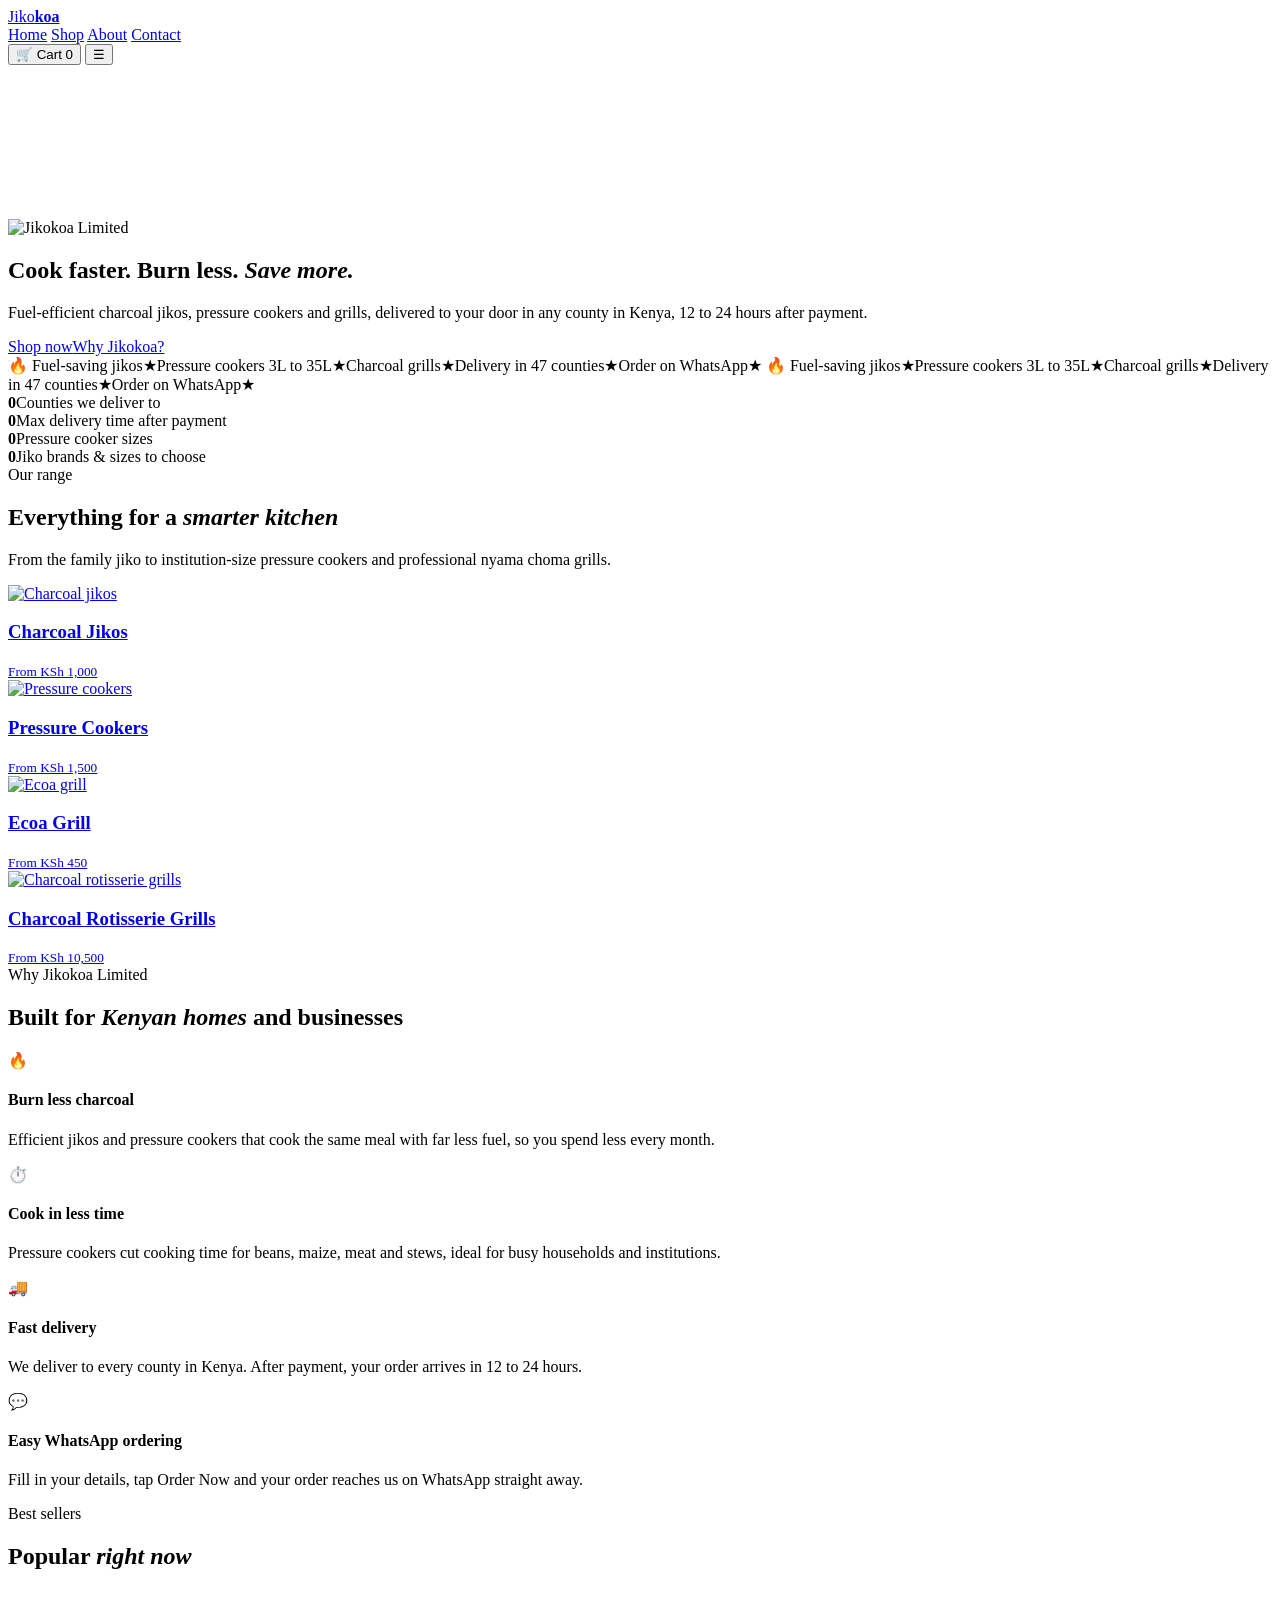
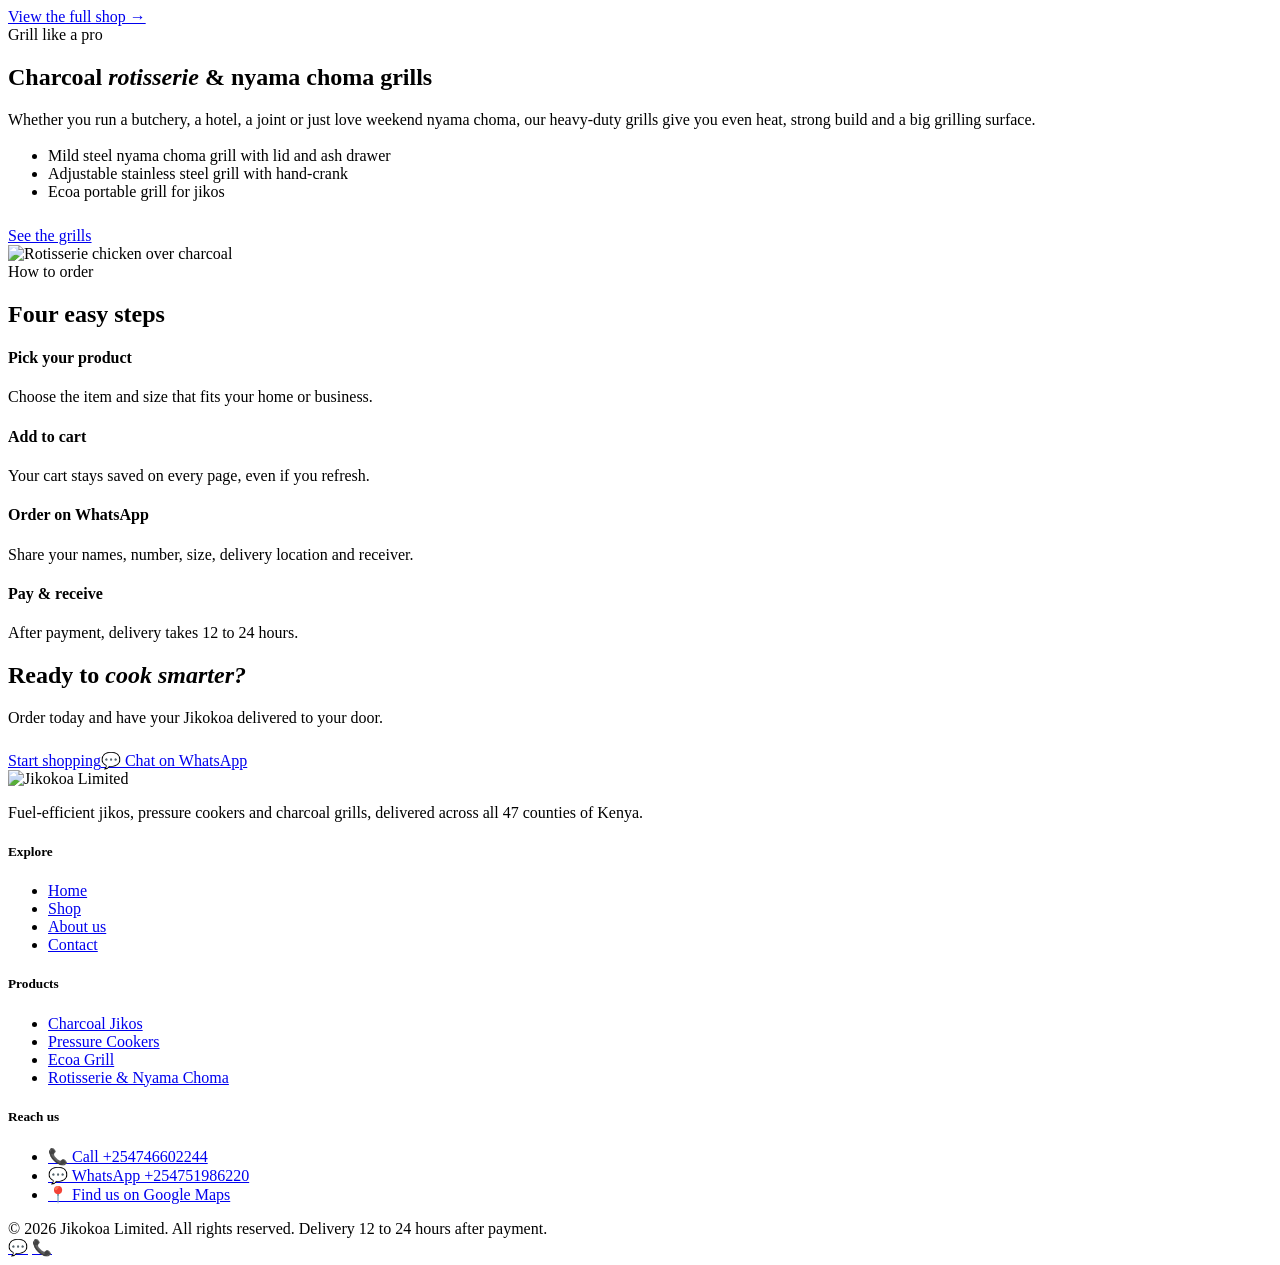
==== index.html @ afd58397 "Add files via upload" ====
<!DOCTYPE html>
<html lang="en">
<head>
<meta charset="utf-8">
<meta name="viewport" content="width=device-width,initial-scale=1">
<title>Jikokoa Limited | Efficient Jikos, Pressure Cookers & Grills in Kenya</title>
<meta name="description" content="Jikokoa Limited sells fuel-efficient charcoal jikos, Ecoa stoves, pressure cookers and charcoal grills with delivery across all 47 counties in Kenya.">
<meta name="theme-color" content="#0b0807">
<meta property="og:title" content="Jikokoa Limited | Efficient Jikos, Pressure Cookers & Grills in Kenya">
<meta property="og:description" content="Jikokoa Limited sells fuel-efficient charcoal jikos, Ecoa stoves, pressure cookers and charcoal grills with delivery across all 47 counties in Kenya.">
<meta property="og:image" content="assets/img/logo.jpg">
<link rel="icon" href="assets/img/favicon.png">
<link rel="preconnect" href="https://fonts.googleapis.com">
<link rel="preconnect" href="https://fonts.gstatic.com" crossorigin>
<link href="https://fonts.googleapis.com/css2?family=Barlow+Condensed:wght@600;700;800&family=Inter:wght@400;500;600;700;800&display=swap" rel="stylesheet">
<link rel="stylesheet" href="css/style.css">
</head>
<body>
<div class="progress"></div>
<header class="site-header">
  <div class="wrap bar">
    <a class="brand" href="index.html"><img src="assets/img/icon.jpg" alt=""><span>Jiko<b>koa</b></span></a>
    <nav class="nav" aria-label="Main">
      <a href="index.html" class="active">Home</a>
      <a href="shop.html">Shop</a>
      <a href="about.html">About</a>
      <a href="contact.html">Contact</a>
    </nav>
    <div class="tools">
      <button class="cart-btn" data-open-cart aria-label="Open cart">🛒 <span class="lbl">Cart</span> <span data-cart-count class="zero">0</span></button>
      <button class="burger" id="burger" aria-label="Menu" aria-expanded="false">☰</button>
    </div>
  </div>
</header>

<main>
<section class="hero">
  <video class="hero-video" autoplay muted loop playsinline preload="auto" poster="assets/img/hero-poster.jpg"><source src="assets/video/hero.mp4" type="video/mp4"></video>
  <canvas class="embers"></canvas>
  <div class="wrap">
    <img class="hero-logo" src="assets/img/logo.jpg" alt="Jikokoa Limited" width="1536" height="1024">
    <h1>Cook faster. Burn less. <em>Save more.</em></h1>
    <p>Fuel-efficient charcoal jikos, pressure cookers and grills, delivered to your door in any county in Kenya, 12 to 24 hours after payment.</p>
    <div class="cta"><a class="btn btn-primary" href="shop.html">Shop now</a><a class="btn btn-ghost" href="#why">Why Jikokoa?</a></div>
  </div>
  <div class="scroll-cue"></div>
</section>

<div class="marquee" aria-hidden="true"><div>
  <span>🔥 Fuel-saving jikos</span><span>★</span><span>Pressure cookers 3L to 35L</span><span>★</span><span>Charcoal grills</span><span>★</span><span>Delivery in 47 counties</span><span>★</span><span>Order on WhatsApp</span><span>★</span>
  <span>🔥 Fuel-saving jikos</span><span>★</span><span>Pressure cookers 3L to 35L</span><span>★</span><span>Charcoal grills</span><span>★</span><span>Delivery in 47 counties</span><span>★</span><span>Order on WhatsApp</span><span>★</span>
</div></div>

<div class="wrap stats">
  <div class="stat reveal"><b data-count="47">0</b><span>Counties we deliver to</span></div>
  <div class="stat reveal"><b data-count="24" data-suffix="h">0</b><span>Max delivery time after payment</span></div>
  <div class="stat reveal"><b data-count="13">0</b><span>Pressure cooker sizes</span></div>
  <div class="stat reveal"><b data-count="3">0</b><span>Jiko brands &amp; sizes to choose</span></div>
</div>

<section>
  <div class="wrap center">
    <span class="eyebrow">Our range</span>
    <h2 class="title">Everything for a <em>smarter kitchen</em></h2>
    <p class="lead">From the family jiko to institution-size pressure cookers and professional nyama choma grills.</p>
    <div class="cats">
      <a class="cat reveal" href="shop.html#jikos"><img src="assets/img/jikokoa.jpg" alt="Charcoal jikos"><div><h3>Charcoal Jikos</h3><small>From KSh 1,000</small></div></a>
      <a class="cat reveal" href="shop.html#cookers"><img src="assets/img/pressure-cooker.jpg" alt="Pressure cookers"><div><h3>Pressure Cookers</h3><small>From KSh 1,500</small></div></a>
      <a class="cat reveal" href="shop.html#grills"><img src="assets/img/ecoa-grill.jpg" alt="Ecoa grill"><div><h3>Ecoa Grill</h3><small>From KSh 450</small></div></a>
      <a class="cat reveal" href="shop.html#rotisserie"><img src="assets/img/grill-adjustable.jpg" alt="Charcoal rotisserie grills"><div><h3>Charcoal Rotisserie Grills</h3><small>From KSh 10,500</small></div></a>
    </div>
  </div>
</section>

<section class="band" id="why">
  <div class="wrap">
    <div class="center"><span class="eyebrow">Why Jikokoa Limited</span><h2 class="title">Built for <em>Kenyan homes</em> and businesses</h2></div>
    <div class="features">
      <div class="feat reveal"><div class="ic">🔥</div><h4>Burn less charcoal</h4><p>Efficient jikos and pressure cookers that cook the same meal with far less fuel, so you spend less every month.</p></div>
      <div class="feat reveal"><div class="ic">⏱️</div><h4>Cook in less time</h4><p>Pressure cookers cut cooking time for beans, maize, meat and stews, ideal for busy households and institutions.</p></div>
      <div class="feat reveal"><div class="ic">🚚</div><h4>Fast delivery</h4><p>We deliver to every county in Kenya. After payment, your order arrives in 12 to 24 hours.</p></div>
      <div class="feat reveal"><div class="ic">💬</div><h4>Easy WhatsApp ordering</h4><p>Fill in your details, tap Order Now and your order reaches us on WhatsApp straight away.</p></div>
    </div>
  </div>
</section>

<section>
  <div class="wrap">
    <div class="center"><span class="eyebrow">Best sellers</span><h2 class="title">Popular <em>right now</em></h2></div>
    <div class="grid" id="featured" style="margin-top:38px"></div>
    <div class="center" style="margin-top:34px"><a class="btn btn-ghost" href="shop.html">View the full shop →</a></div>
  </div>
</section>

<section class="band">
  <div class="wrap split">
    <div class="reveal">
      <span class="eyebrow">Grill like a pro</span>
      <h2 class="title">Charcoal <em>rotisserie</em> &amp; nyama choma grills</h2>
      <p class="lead">Whether you run a butchery, a hotel, a joint or just love weekend nyama choma, our heavy-duty grills give you even heat, strong build and a big grilling surface.</p>
      <ul class="ticks" style="margin:18px 0 26px"><li>Mild steel nyama choma grill with lid and ash drawer</li><li>Adjustable stainless steel grill with hand-crank</li><li>Ecoa portable grill for jikos</li></ul>
      <a class="btn btn-primary" href="shop.html#rotisserie">See the grills</a>
    </div>
    <div class="gallery reveal" style="grid-template-columns:1fr;margin:0"><img src="assets/img/rotisserie-chicken.jpg" alt="Rotisserie chicken over charcoal" loading="lazy" style="aspect-ratio:4/3;min-height:0"></div>
  </div>
</section>

<section>
  <div class="wrap center">
    <span class="eyebrow">How to order</span>
    <h2 class="title">Four easy steps</h2>
    <div class="steps" style="text-align:left">
      <div class="step reveal"><h4>Pick your product</h4><p>Choose the item and size that fits your home or business.</p></div>
      <div class="step reveal"><h4>Add to cart</h4><p>Your cart stays saved on every page, even if you refresh.</p></div>
      <div class="step reveal"><h4>Order on WhatsApp</h4><p>Share your names, number, size, delivery location and receiver.</p></div>
      <div class="step reveal"><h4>Pay &amp; receive</h4><p>After payment, delivery takes 12 to 24 hours.</p></div>
    </div>
  </div>
</section>

<section>
  <div class="wrap">
    <div class="cta-box reveal">
      <h2 class="title">Ready to <em>cook smarter?</em></h2>
      <p class="lead">Order today and have your Jikokoa delivered to your door.</p>
      <div class="cta" style="margin-top:24px"><a class="btn btn-primary" href="shop.html">Start shopping</a><a class="btn btn-wa no-load" target="_blank" rel="noopener" href="https://wa.me/254751986220">💬 Chat on WhatsApp</a></div>
    </div>
  </div>
</section>
</main>

<footer>
  <div class="wrap">
    <div class="fgrid">
      <div><img class="flogo" src="assets/img/logo-sm.jpg" alt="Jikokoa Limited"><p>Fuel-efficient jikos, pressure cookers and charcoal grills, delivered across all 47 counties of Kenya.</p></div>
      <div><h5>Explore</h5><ul><li><a href="index.html">Home</a></li><li><a href="shop.html">Shop</a></li><li><a href="about.html">About us</a></li><li><a href="contact.html">Contact</a></li></ul></div>
      <div><h5>Products</h5><ul><li><a href="shop.html#jikos">Charcoal Jikos</a></li><li><a href="shop.html#cookers">Pressure Cookers</a></li><li><a href="shop.html#grills">Ecoa Grill</a></li><li><a href="shop.html#rotisserie">Rotisserie &amp; Nyama Choma</a></li></ul></div>
      <div><h5>Reach us</h5><ul><li><a class="no-load" href="tel:+254746602244">📞 Call +254746602244</a></li><li><a class="no-load" target="_blank" rel="noopener" href="https://wa.me/254751986220">💬 WhatsApp +254751986220</a></li><li><a class="no-load" target="_blank" rel="noopener" href="https://maps.app.goo.gl/tV4WfYy22N3AazrHA?g_st=ac">📍 Find us on Google Maps</a></li></ul></div>
    </div>
    <div class="copy">&copy; <span id="yr">2026</span> Jikokoa Limited. All rights reserved. Delivery 12 to 24 hours after payment.</div>
  </div>
</footer>
<div class="fab">
  <a class="wa no-load" target="_blank" rel="noopener" href="https://wa.me/254751986220?text=Hello%20Jikokoa%20Limited%2C%20I%20need%20help%20with%20an%20order." aria-label="Chat on WhatsApp">💬</a>
  <a class="call no-load" href="tel:+254746602244" aria-label="Call us">📞</a>
</div>
<script>document.getElementById("yr").textContent=new Date().getFullYear();</script>
<script src="js/products.js"></script>
<script src="js/main.js"></script>

<script>
  var feat = ["jikokoa","ecoa","pressure-cooker"].map(function(id){return JK_PRODUCTS.filter(function(p){return p.id===id})[0]});
  JKRenderProducts(document.getElementById("featured"), feat);
</script>
</body></html>
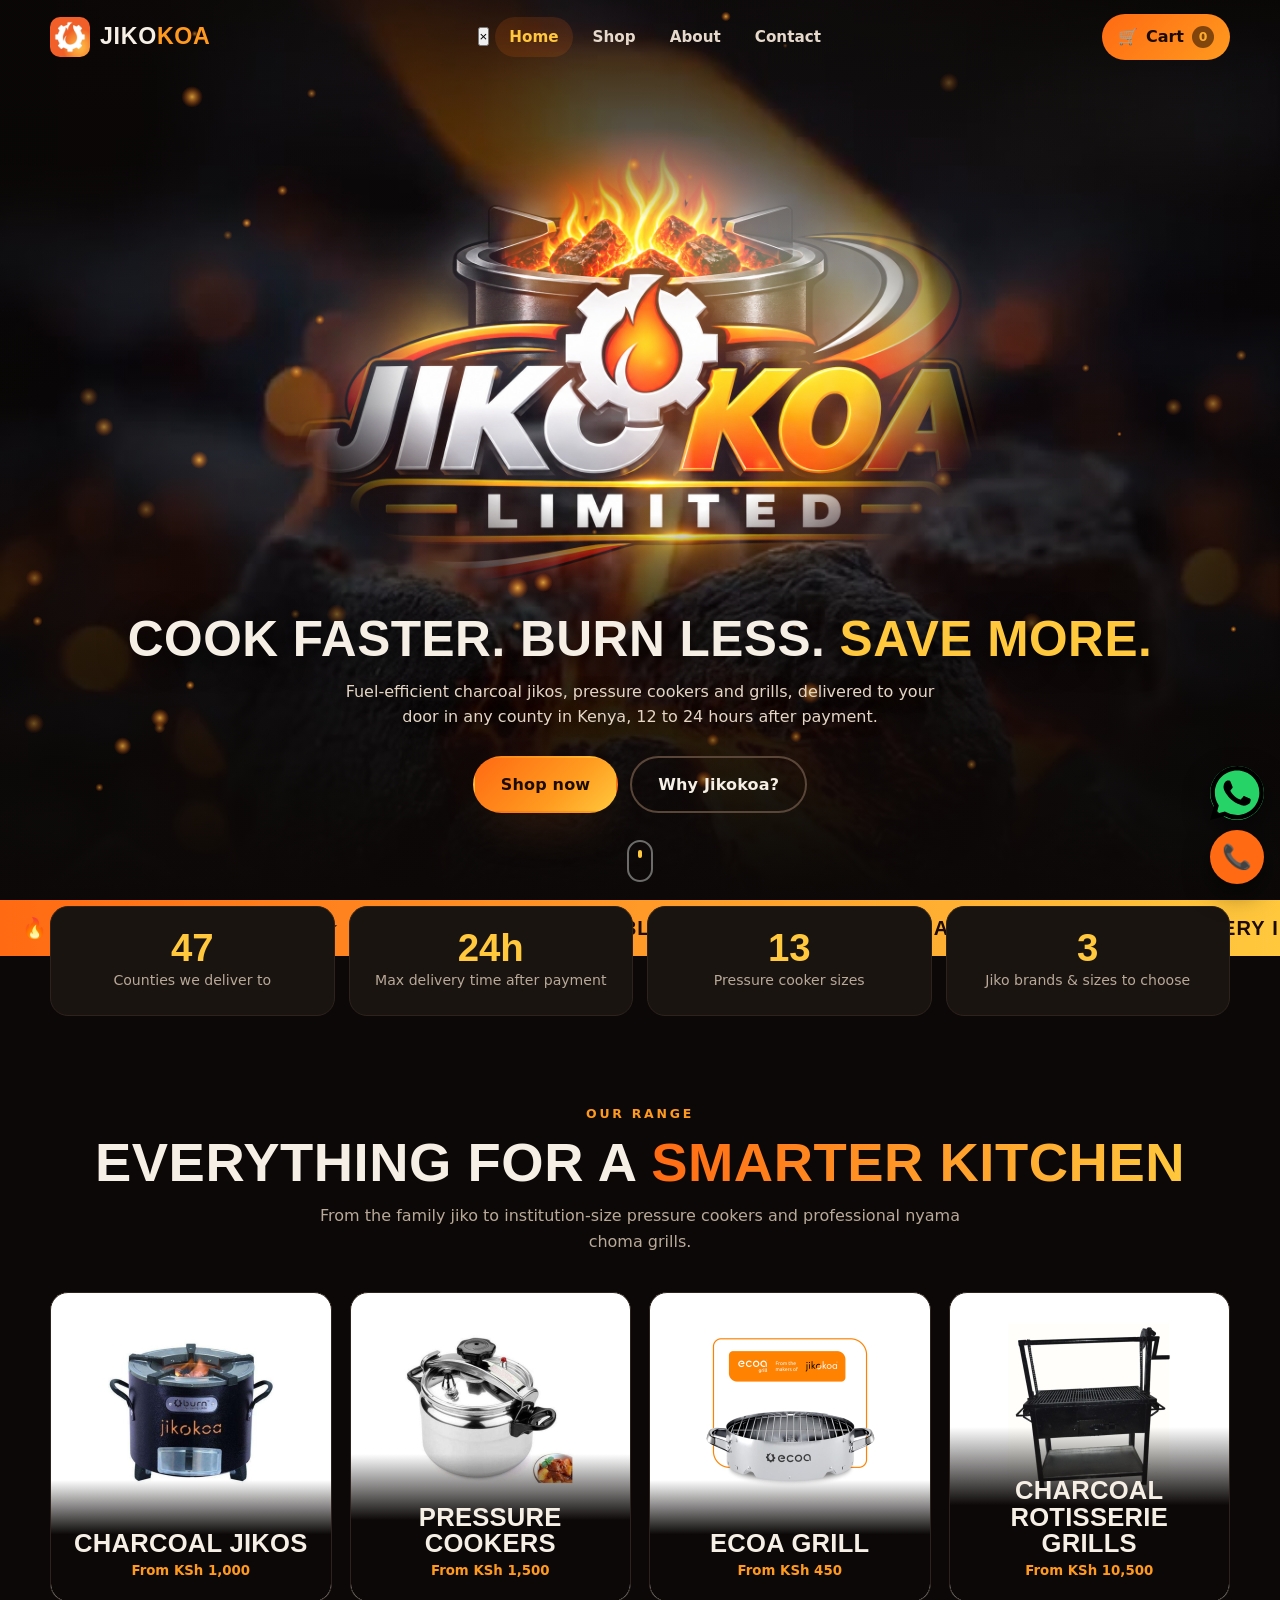
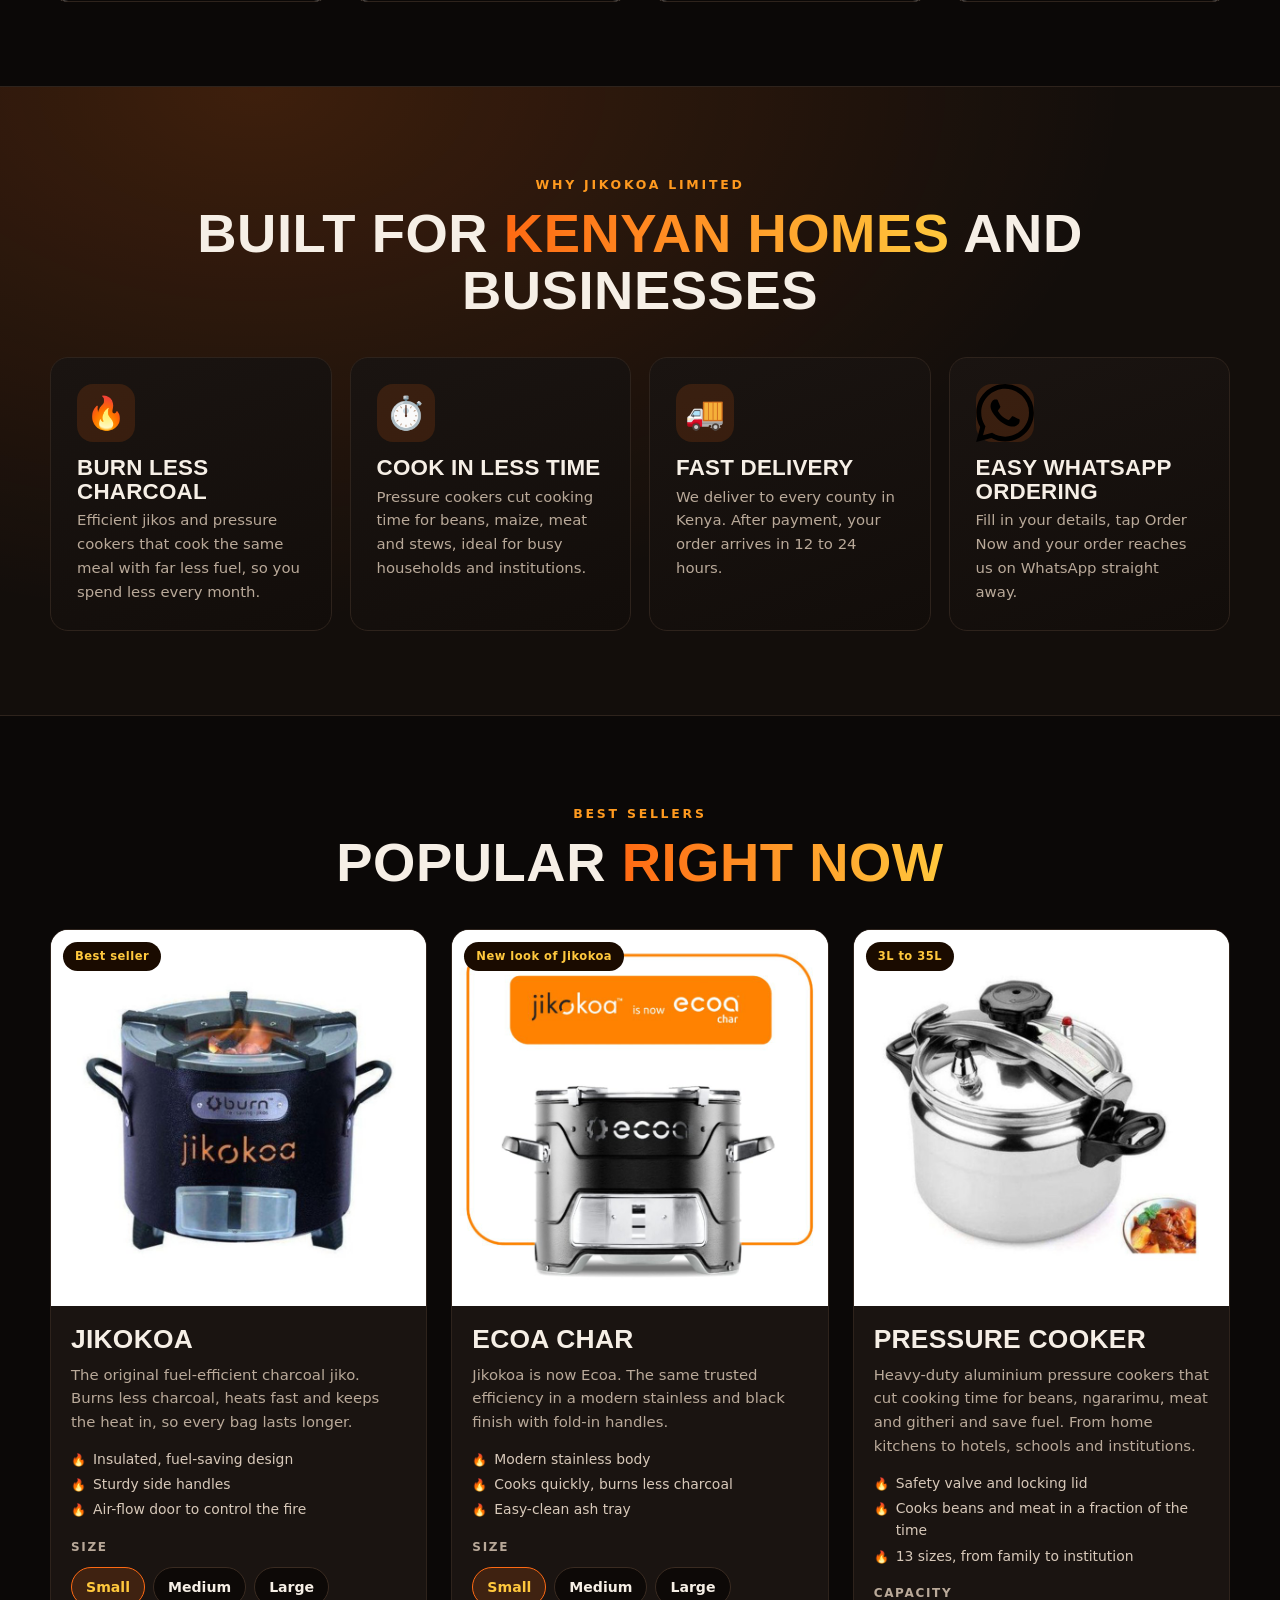
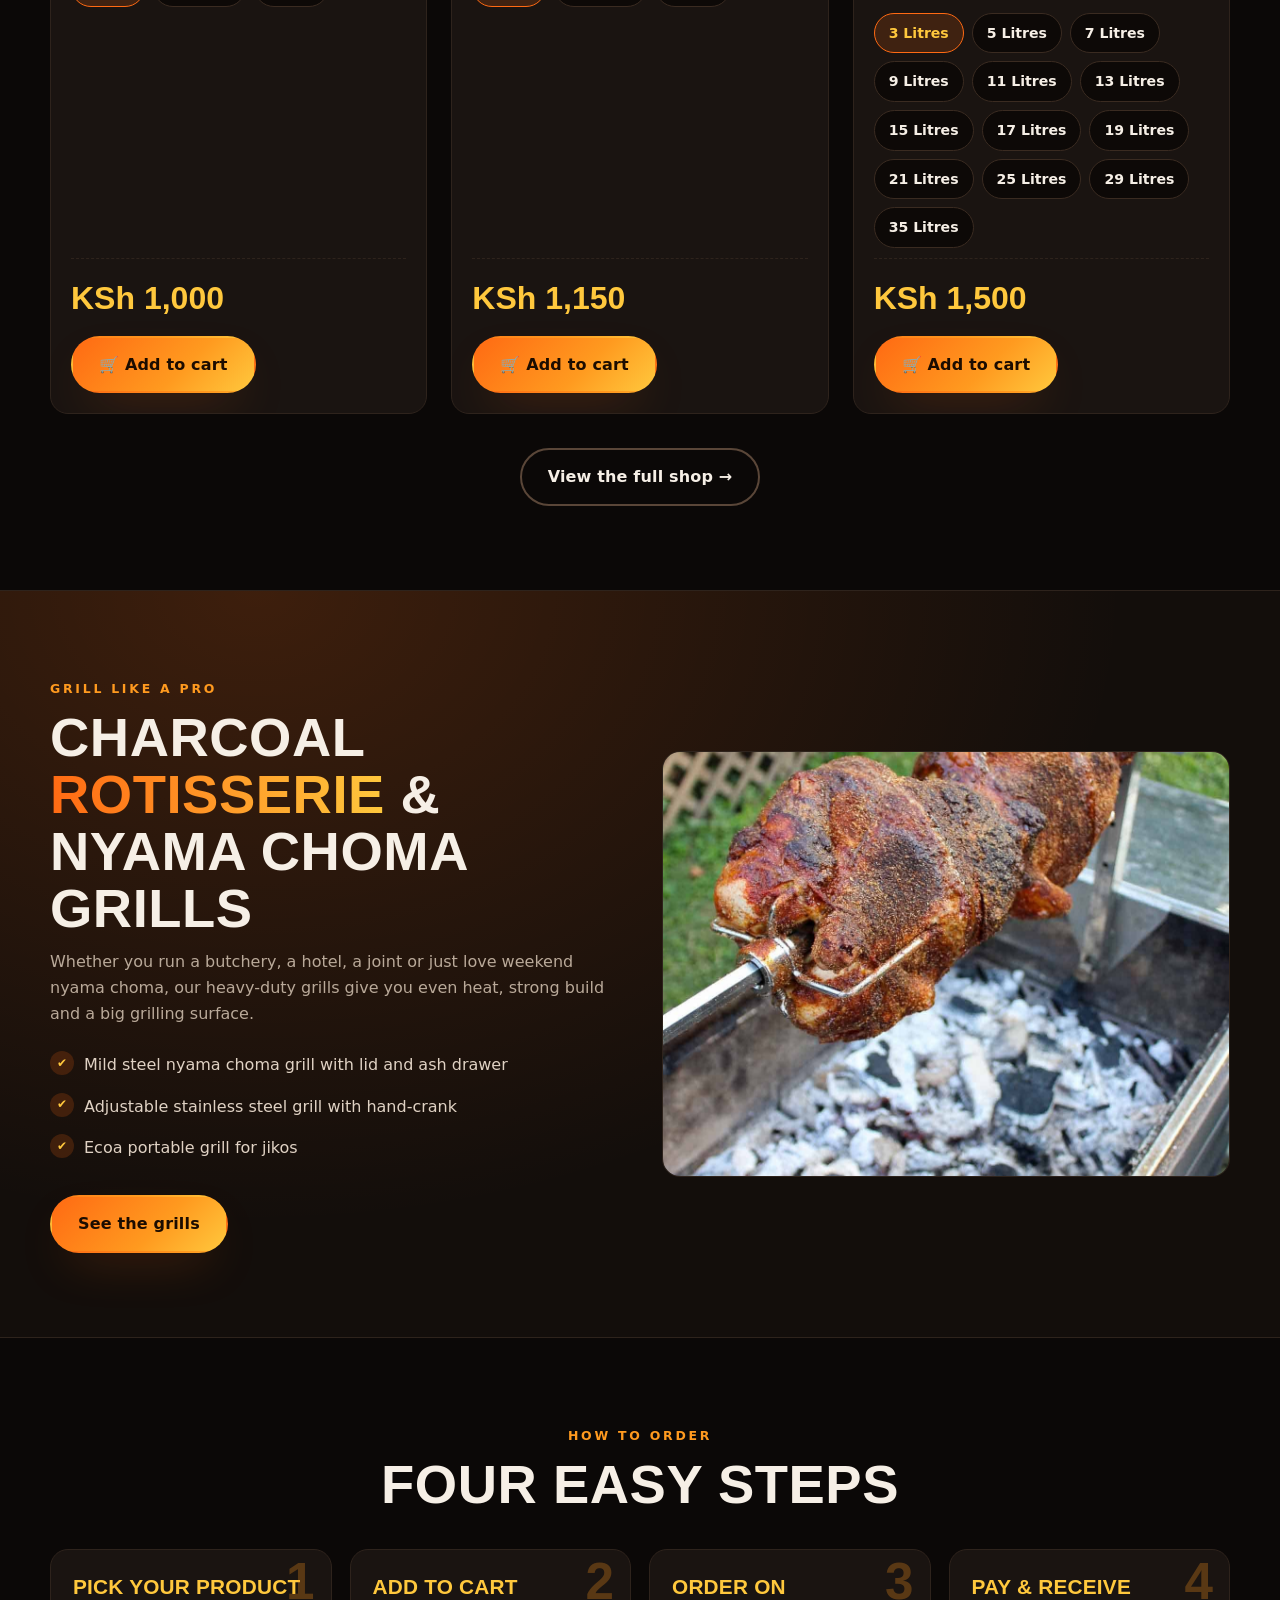
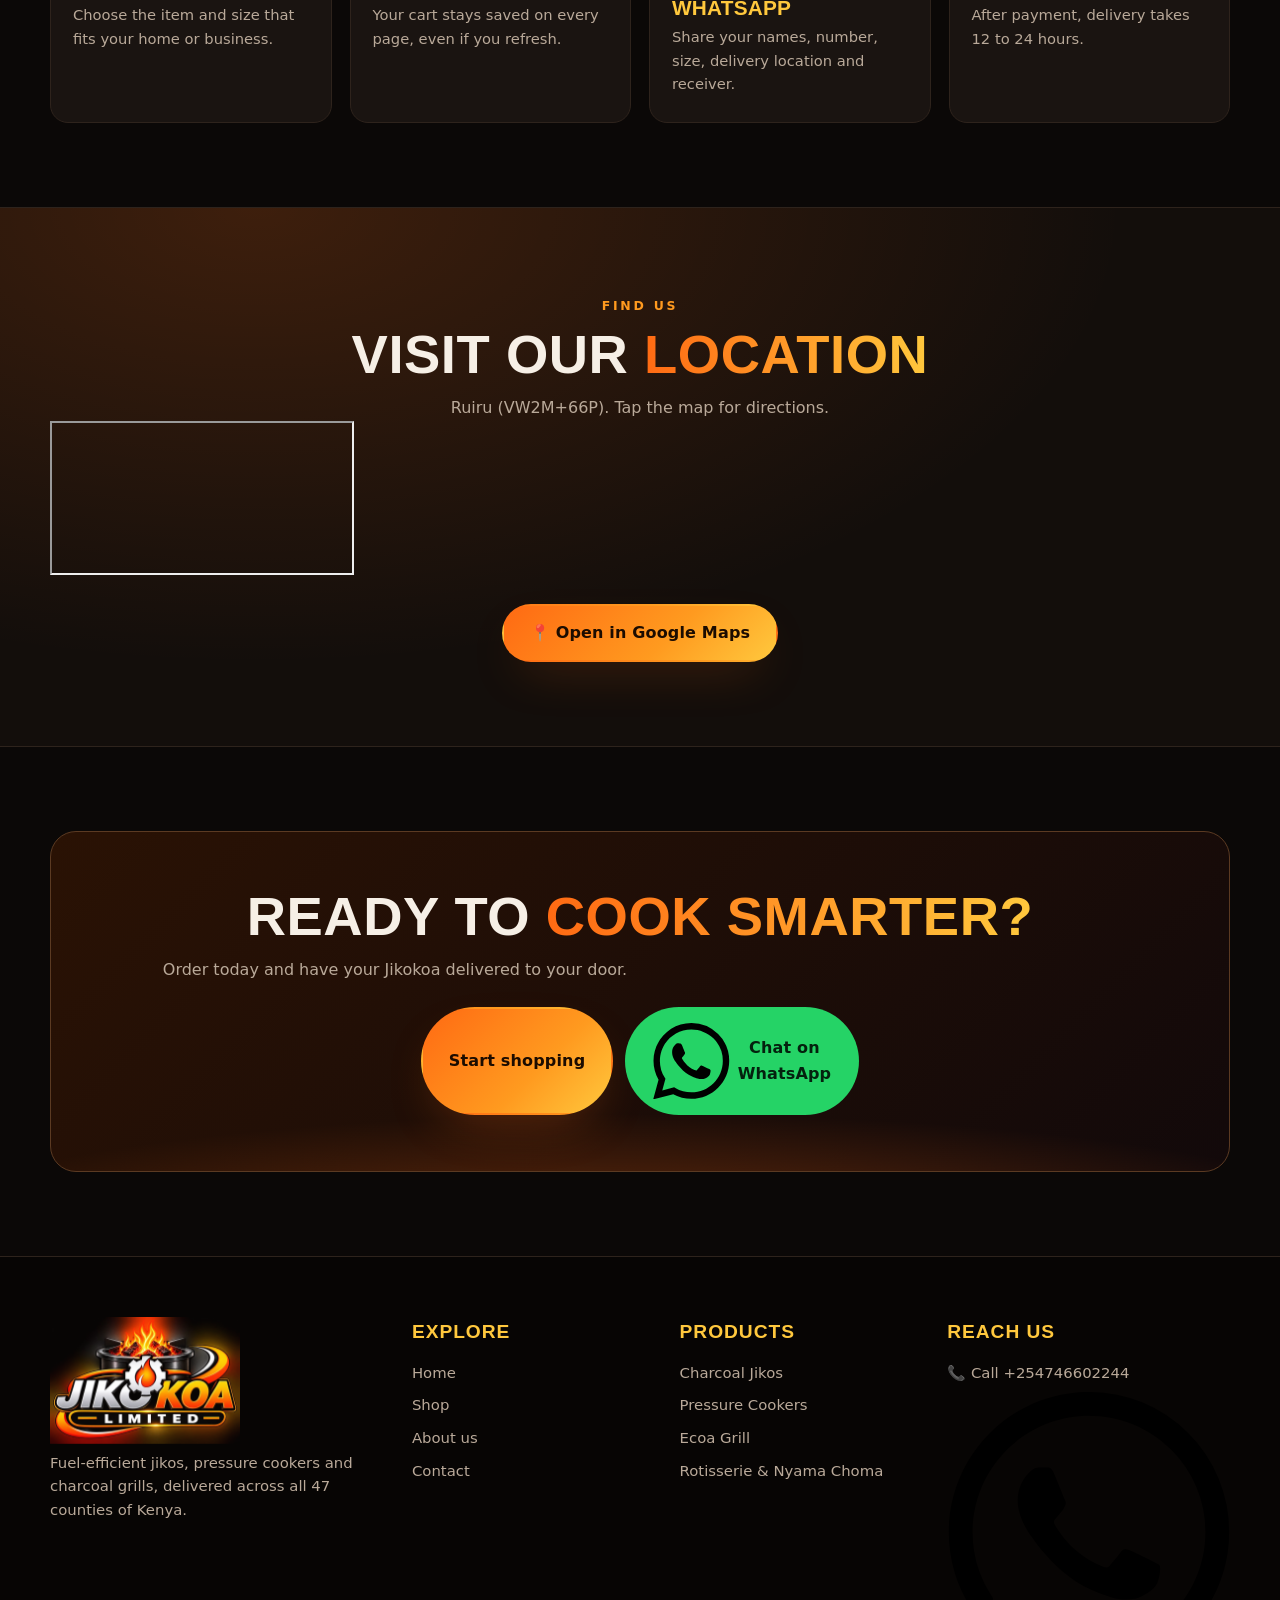
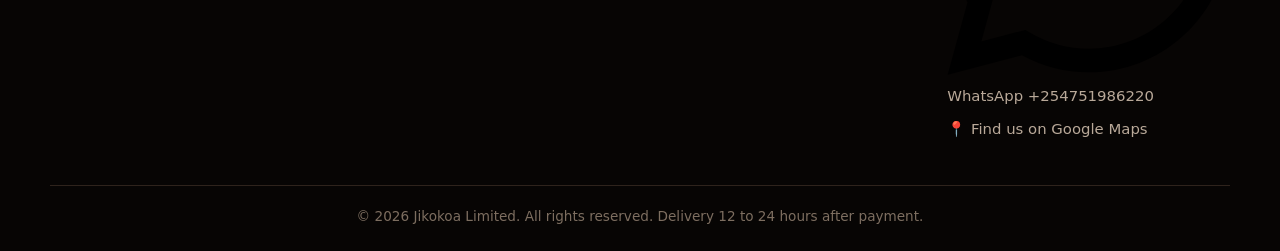
==== commit 62931d17: "Add files via upload" ====
--- a/index.html
+++ b/index.html
@@ -21,6 +21,7 @@
   <div class="wrap bar">
     <a class="brand" href="index.html"><img src="assets/img/icon.jpg" alt=""><span>Jiko<b>koa</b></span></a>
     <nav class="nav" aria-label="Main">
+      <button class="nav-x no-load" id="navClose" aria-label="Close menu">&times;</button>
       <a href="index.html" class="active">Home</a>
       <a href="shop.html">Shop</a>
       <a href="about.html">About</a>
@@ -32,6 +33,7 @@
     </div>
   </div>
 </header>
+<div class="nav-scrim" id="navScrim"></div>
 
 <main>
 <section class="hero">
@@ -79,7 +81,7 @@
       <div class="feat reveal"><div class="ic">🔥</div><h4>Burn less charcoal</h4><p>Efficient jikos and pressure cookers that cook the same meal with far less fuel, so you spend less every month.</p></div>
       <div class="feat reveal"><div class="ic">⏱️</div><h4>Cook in less time</h4><p>Pressure cookers cut cooking time for beans, maize, meat and stews, ideal for busy households and institutions.</p></div>
       <div class="feat reveal"><div class="ic">🚚</div><h4>Fast delivery</h4><p>We deliver to every county in Kenya. After payment, your order arrives in 12 to 24 hours.</p></div>
-      <div class="feat reveal"><div class="ic">💬</div><h4>Easy WhatsApp ordering</h4><p>Fill in your details, tap Order Now and your order reaches us on WhatsApp straight away.</p></div>
+      <div class="feat reveal"><div class="ic wa-ic"><svg class="wai" viewBox="0 0 24 24" aria-hidden="true"><path d="M17.472 14.382c-.297-.149-1.758-.867-2.03-.967-.273-.099-.471-.148-.67.15-.197.297-.767.966-.94 1.164-.173.199-.347.223-.644.075-.297-.15-1.255-.463-2.39-1.475-.883-.788-1.48-1.761-1.653-2.059-.173-.297-.018-.458.13-.606.134-.133.298-.347.446-.52.149-.174.198-.298.298-.497.099-.198.05-.371-.025-.52-.075-.149-.669-1.612-.916-2.207-.242-.579-.487-.5-.669-.51-.173-.008-.371-.01-.57-.01-.198 0-.52.074-.792.372-.272.297-1.04 1.016-1.04 2.479 0 1.462 1.065 2.875 1.213 3.074.149.198 2.096 3.2 5.077 4.487.709.306 1.262.489 1.694.625.712.227 1.36.195 1.871.118.571-.085 1.758-.719 2.006-1.413.248-.694.248-1.289.173-1.413-.074-.124-.272-.198-.57-.347m-5.421 7.403h-.004a9.87 9.87 0 01-5.031-1.378l-.361-.214-3.741.982.998-3.648-.235-.374a9.86 9.86 0 01-1.51-5.26c.001-5.45 4.436-9.884 9.888-9.884 2.64 0 5.122 1.03 6.988 2.898a9.825 9.825 0 012.893 6.994c-.003 5.45-4.437 9.884-9.885 9.884m8.413-18.297A11.815 11.815 0 0012.05 0C5.495 0 .16 5.335.157 11.892c0 2.096.547 4.142 1.588 5.945L.057 24l6.305-1.654a11.882 11.882 0 005.683 1.448h.005c6.554 0 11.89-5.335 11.893-11.893a11.821 11.821 0 00-3.48-8.413Z"/></svg></div><h4>Easy WhatsApp ordering</h4><p>Fill in your details, tap Order Now and your order reaches us on WhatsApp straight away.</p></div>
     </div>
   </div>
 </section>
@@ -118,12 +120,20 @@
   </div>
 </section>
 
+<section class="band" id="find-us">
+  <div class="wrap">
+    <div class="center"><span class="eyebrow">Find us</span><h2 class="title">Visit our <em>location</em></h2><p class="lead">Ruiru (VW2M+66P). Tap the map for directions.</p></div>
+    <div class="mapbox reveal"><iframe title="Jikokoa Limited location map" src="https://www.google.com/maps?q=VW2M%2B66P+BURN+Manufacturing,+Ruiru&hl=en&z=17&output=embed" loading="lazy" referrerpolicy="no-referrer-when-downgrade" allowfullscreen></iframe></div>
+    <div class="center" style="margin-top:22px"><a class="btn btn-primary no-load" target="_blank" rel="noopener" href="https://maps.app.goo.gl/tV4WfYy22N3AazrHA?g_st=ac">📍 Open in Google Maps</a></div>
+  </div>
+</section>
+
 <section>
   <div class="wrap">
     <div class="cta-box reveal">
       <h2 class="title">Ready to <em>cook smarter?</em></h2>
       <p class="lead">Order today and have your Jikokoa delivered to your door.</p>
-      <div class="cta" style="margin-top:24px"><a class="btn btn-primary" href="shop.html">Start shopping</a><a class="btn btn-wa no-load" target="_blank" rel="noopener" href="https://wa.me/254751986220">💬 Chat on WhatsApp</a></div>
+      <div class="cta" style="margin-top:24px"><a class="btn btn-primary" href="shop.html">Start shopping</a><a class="btn btn-wa no-load" target="_blank" rel="noopener" href="https://wa.me/254751986220"><svg class="wai" viewBox="0 0 24 24" aria-hidden="true"><path d="M17.472 14.382c-.297-.149-1.758-.867-2.03-.967-.273-.099-.471-.148-.67.15-.197.297-.767.966-.94 1.164-.173.199-.347.223-.644.075-.297-.15-1.255-.463-2.39-1.475-.883-.788-1.48-1.761-1.653-2.059-.173-.297-.018-.458.13-.606.134-.133.298-.347.446-.52.149-.174.198-.298.298-.497.099-.198.05-.371-.025-.52-.075-.149-.669-1.612-.916-2.207-.242-.579-.487-.5-.669-.51-.173-.008-.371-.01-.57-.01-.198 0-.52.074-.792.372-.272.297-1.04 1.016-1.04 2.479 0 1.462 1.065 2.875 1.213 3.074.149.198 2.096 3.2 5.077 4.487.709.306 1.262.489 1.694.625.712.227 1.36.195 1.871.118.571-.085 1.758-.719 2.006-1.413.248-.694.248-1.289.173-1.413-.074-.124-.272-.198-.57-.347m-5.421 7.403h-.004a9.87 9.87 0 01-5.031-1.378l-.361-.214-3.741.982.998-3.648-.235-.374a9.86 9.86 0 01-1.51-5.26c.001-5.45 4.436-9.884 9.888-9.884 2.64 0 5.122 1.03 6.988 2.898a9.825 9.825 0 012.893 6.994c-.003 5.45-4.437 9.884-9.885 9.884m8.413-18.297A11.815 11.815 0 0012.05 0C5.495 0 .16 5.335.157 11.892c0 2.096.547 4.142 1.588 5.945L.057 24l6.305-1.654a11.882 11.882 0 005.683 1.448h.005c6.554 0 11.89-5.335 11.893-11.893a11.821 11.821 0 00-3.48-8.413Z"/></svg> Chat on WhatsApp</a></div>
     </div>
   </div>
 </section>
@@ -135,13 +145,13 @@
       <div><img class="flogo" src="assets/img/logo-sm.jpg" alt="Jikokoa Limited"><p>Fuel-efficient jikos, pressure cookers and charcoal grills, delivered across all 47 counties of Kenya.</p></div>
       <div><h5>Explore</h5><ul><li><a href="index.html">Home</a></li><li><a href="shop.html">Shop</a></li><li><a href="about.html">About us</a></li><li><a href="contact.html">Contact</a></li></ul></div>
       <div><h5>Products</h5><ul><li><a href="shop.html#jikos">Charcoal Jikos</a></li><li><a href="shop.html#cookers">Pressure Cookers</a></li><li><a href="shop.html#grills">Ecoa Grill</a></li><li><a href="shop.html#rotisserie">Rotisserie &amp; Nyama Choma</a></li></ul></div>
-      <div><h5>Reach us</h5><ul><li><a class="no-load" href="tel:+254746602244">📞 Call +254746602244</a></li><li><a class="no-load" target="_blank" rel="noopener" href="https://wa.me/254751986220">💬 WhatsApp +254751986220</a></li><li><a class="no-load" target="_blank" rel="noopener" href="https://maps.app.goo.gl/tV4WfYy22N3AazrHA?g_st=ac">📍 Find us on Google Maps</a></li></ul></div>
+      <div><h5>Reach us</h5><ul><li><a class="no-load" href="tel:+254746602244">📞 Call +254746602244</a></li><li><a class="no-load" target="_blank" rel="noopener" href="https://wa.me/254751986220"><svg class="wai" viewBox="0 0 24 24" aria-hidden="true"><path d="M17.472 14.382c-.297-.149-1.758-.867-2.03-.967-.273-.099-.471-.148-.67.15-.197.297-.767.966-.94 1.164-.173.199-.347.223-.644.075-.297-.15-1.255-.463-2.39-1.475-.883-.788-1.48-1.761-1.653-2.059-.173-.297-.018-.458.13-.606.134-.133.298-.347.446-.52.149-.174.198-.298.298-.497.099-.198.05-.371-.025-.52-.075-.149-.669-1.612-.916-2.207-.242-.579-.487-.5-.669-.51-.173-.008-.371-.01-.57-.01-.198 0-.52.074-.792.372-.272.297-1.04 1.016-1.04 2.479 0 1.462 1.065 2.875 1.213 3.074.149.198 2.096 3.2 5.077 4.487.709.306 1.262.489 1.694.625.712.227 1.36.195 1.871.118.571-.085 1.758-.719 2.006-1.413.248-.694.248-1.289.173-1.413-.074-.124-.272-.198-.57-.347m-5.421 7.403h-.004a9.87 9.87 0 01-5.031-1.378l-.361-.214-3.741.982.998-3.648-.235-.374a9.86 9.86 0 01-1.51-5.26c.001-5.45 4.436-9.884 9.888-9.884 2.64 0 5.122 1.03 6.988 2.898a9.825 9.825 0 012.893 6.994c-.003 5.45-4.437 9.884-9.885 9.884m8.413-18.297A11.815 11.815 0 0012.05 0C5.495 0 .16 5.335.157 11.892c0 2.096.547 4.142 1.588 5.945L.057 24l6.305-1.654a11.882 11.882 0 005.683 1.448h.005c6.554 0 11.89-5.335 11.893-11.893a11.821 11.821 0 00-3.48-8.413Z"/></svg> WhatsApp +254751986220</a></li><li><a class="no-load" target="_blank" rel="noopener" href="https://maps.app.goo.gl/tV4WfYy22N3AazrHA?g_st=ac">📍 Find us on Google Maps</a></li></ul></div>
     </div>
     <div class="copy">&copy; <span id="yr">2026</span> Jikokoa Limited. All rights reserved. Delivery 12 to 24 hours after payment.</div>
   </div>
 </footer>
 <div class="fab">
-  <a class="wa no-load" target="_blank" rel="noopener" href="https://wa.me/254751986220?text=Hello%20Jikokoa%20Limited%2C%20I%20need%20help%20with%20an%20order." aria-label="Chat on WhatsApp">💬</a>
+  <a class="wa no-load" target="_blank" rel="noopener" href="https://wa.me/254751986220?text=Hello%20Jikokoa%20Limited%2C%20I%20need%20help%20with%20an%20order." aria-label="Chat on WhatsApp"><svg class="wai" viewBox="0 0 24 24" aria-hidden="true"><path d="M17.472 14.382c-.297-.149-1.758-.867-2.03-.967-.273-.099-.471-.148-.67.15-.197.297-.767.966-.94 1.164-.173.199-.347.223-.644.075-.297-.15-1.255-.463-2.39-1.475-.883-.788-1.48-1.761-1.653-2.059-.173-.297-.018-.458.13-.606.134-.133.298-.347.446-.52.149-.174.198-.298.298-.497.099-.198.05-.371-.025-.52-.075-.149-.669-1.612-.916-2.207-.242-.579-.487-.5-.669-.51-.173-.008-.371-.01-.57-.01-.198 0-.52.074-.792.372-.272.297-1.04 1.016-1.04 2.479 0 1.462 1.065 2.875 1.213 3.074.149.198 2.096 3.2 5.077 4.487.709.306 1.262.489 1.694.625.712.227 1.36.195 1.871.118.571-.085 1.758-.719 2.006-1.413.248-.694.248-1.289.173-1.413-.074-.124-.272-.198-.57-.347m-5.421 7.403h-.004a9.87 9.87 0 01-5.031-1.378l-.361-.214-3.741.982.998-3.648-.235-.374a9.86 9.86 0 01-1.51-5.26c.001-5.45 4.436-9.884 9.888-9.884 2.64 0 5.122 1.03 6.988 2.898a9.825 9.825 0 012.893 6.994c-.003 5.45-4.437 9.884-9.885 9.884m8.413-18.297A11.815 11.815 0 0012.05 0C5.495 0 .16 5.335.157 11.892c0 2.096.547 4.142 1.588 5.945L.057 24l6.305-1.654a11.882 11.882 0 005.683 1.448h.005c6.554 0 11.89-5.335 11.893-11.893a11.821 11.821 0 00-3.48-8.413Z"/></svg></a>
   <a class="call no-load" href="tel:+254746602244" aria-label="Call us">📞</a>
 </div>
 <script>document.getElementById("yr").textContent=new Date().getFullYear();</script>
--- a/css/style.css
+++ b/css/style.css
@@ -0,0 +1,258 @@
+/* JIKOKOA LIMITED */
+:root{
+  --bg:#0b0807;--bg2:#130e0b;--panel:#1a1411;--line:#2e231c;
+  --ember:#ff6a13;--flame:#ff9a1f;--gold:#ffc83d;--cream:#f6efe6;--mut:#b9a999;
+  --wa:#25d366;--r:18px;--shadow:0 20px 50px -20px rgba(255,106,19,.35);
+  --head:"Barlow Condensed","Arial Narrow",Impact,sans-serif;--body:"Inter",system-ui,-apple-system,"Segoe UI",Roboto,sans-serif;
+}
+*{box-sizing:border-box;margin:0;padding:0}
+html{scroll-behavior:smooth;-webkit-text-size-adjust:100%}
+body{background:var(--bg);color:var(--cream);font-family:var(--body);line-height:1.6;overflow-x:hidden}
+body.lock{overflow:hidden}
+img{max-width:100%;display:block}
+a{color:inherit;text-decoration:none}
+ul{list-style:none}
+h1,h2,h3,h4{font-family:var(--head);text-transform:uppercase;line-height:1.05;letter-spacing:.01em}
+.wrap{width:min(1180px,100% - 32px);margin-inline:auto}
+section{padding:84px 0;position:relative}
+.eyebrow{display:inline-block;color:var(--flame);font-weight:700;letter-spacing:.22em;font-size:.78rem;text-transform:uppercase;margin-bottom:10px}
+.title{font-size:clamp(2rem,6vw,3.4rem);font-weight:800}
+.title em{font-style:normal;background:linear-gradient(90deg,var(--ember),var(--gold));-webkit-background-clip:text;background-clip:text;color:transparent}
+.lead{color:var(--mut);max-width:640px;margin-top:12px}
+.center{text-align:center}.center .lead{margin-inline:auto}
+.progress{position:fixed;top:0;left:0;height:3px;background:linear-gradient(90deg,var(--ember),var(--gold));z-index:200;width:0}
+
+/* loader */
+.loader{position:fixed;inset:0;background:#070504;z-index:999;display:grid;place-items:center;opacity:0;visibility:hidden;transition:opacity .4s,visibility .4s}
+.loader.show{opacity:1;visibility:visible}
+.loader-inner{width:min(420px,80vw);text-align:center}
+.loader img{mix-blend-mode:screen;animation:pulse 1.4s ease-in-out infinite;width:100%}
+.loader-bar{height:4px;background:#241a14;border-radius:4px;margin-top:10px;overflow:hidden}
+.loader-bar span{display:block;height:100%;width:40%;background:linear-gradient(90deg,var(--ember),var(--gold));border-radius:4px;animation:slide 1.1s ease-in-out infinite}
+@keyframes pulse{0%,100%{transform:scale(.96);filter:brightness(.9)}50%{transform:scale(1.03);filter:brightness(1.25)}}
+@keyframes slide{0%{transform:translateX(-110%)}100%{transform:translateX(280%)}}
+
+/* header */
+.site-header{position:fixed;top:0;left:0;right:0;z-index:100;transition:background .3s,box-shadow .3s,padding .3s;padding:14px 0}
+.site-header.scrolled{background:rgba(11,8,7,.9);backdrop-filter:blur(12px);box-shadow:0 1px 0 var(--line);padding:8px 0}
+.bar{display:flex;align-items:center;justify-content:space-between;gap:14px}
+.brand{display:flex;align-items:center;gap:10px;font-family:var(--head);font-weight:800;font-size:1.45rem;letter-spacing:.03em;text-transform:uppercase}
+.brand img{width:40px;height:40px;border-radius:10px}
+.brand b{color:var(--flame)}
+.nav{display:flex;align-items:center;gap:6px}
+.nav a{padding:8px 14px;border-radius:99px;font-weight:600;font-size:.95rem;color:#e6d9cc;transition:.25s}
+.nav a:hover,.nav a.active{background:rgba(255,106,19,.15);color:var(--gold)}
+.tools{display:flex;align-items:center;gap:10px}
+.cart-btn{position:relative;display:inline-flex;align-items:center;gap:8px;background:linear-gradient(135deg,var(--ember),var(--flame));color:#1a0b00;border:0;font-weight:800;padding:10px 16px;border-radius:99px;cursor:pointer;font:inherit;font-weight:800}
+.cart-btn [data-cart-count]{background:#1a0b00;color:var(--gold);min-width:22px;height:22px;border-radius:99px;display:grid;place-items:center;font-size:.78rem;padding:0 6px}
+.cart-btn [data-cart-count].zero{opacity:.55}
+.cart-btn.bump{animation:bump .5s}
+@keyframes bump{30%{transform:scale(1.18) rotate(-4deg)}60%{transform:scale(.95)}}
+.burger{display:none;background:var(--panel);border:1px solid var(--line);width:44px;height:44px;border-radius:12px;color:var(--cream);font-size:1.3rem;cursor:pointer}
+@media(max-width:880px){
+  .burger{display:block}
+  .nav{position:fixed;top:0;right:0;bottom:0;width:min(300px,82vw);background:#120d0a;flex-direction:column;align-items:stretch;padding:90px 20px 20px;transform:translateX(105%);transition:transform .35s;border-left:1px solid var(--line);gap:4px;z-index:120}
+  .nav a{padding:14px 16px;font-size:1.1rem}
+  .nav-open .nav{transform:none}
+  .cart-btn .lbl{display:none}
+}
+
+/* buttons */
+.btn{position:relative;overflow:hidden;display:inline-flex;align-items:center;justify-content:center;gap:8px;font:inherit;font-weight:800;padding:14px 26px;border-radius:99px;border:2px solid transparent;cursor:pointer;transition:transform .2s,box-shadow .3s,background .3s;letter-spacing:.01em}
+.btn:hover{transform:translateY(-2px)}
+.btn-primary{background:linear-gradient(135deg,var(--ember),var(--flame) 60%,var(--gold));color:#1c0c00;box-shadow:var(--shadow)}
+.btn-primary:hover{box-shadow:0 0 0 4px rgba(255,150,30,.2),var(--shadow)}
+.btn-ghost{background:transparent;border-color:#5a4638;color:var(--cream)}
+.btn-ghost:hover{border-color:var(--flame);color:var(--gold)}
+.btn-wa{background:var(--wa);color:#04210e}
+.btn.block{display:flex;width:100%}
+.btn.is-loading{pointer-events:none;opacity:.92}
+.btn-gear{position:absolute;right:12px;top:50%;width:22px;height:22px;margin-top:-11px;border-radius:6px;animation:spin .7s linear infinite}
+@keyframes spin{to{transform:rotate(360deg)}}
+.ripple{position:absolute;width:10px;height:10px;margin:-5px;border-radius:50%;background:rgba(255,255,255,.55);animation:rip .6s ease-out forwards;pointer-events:none}
+@keyframes rip{to{transform:scale(40);opacity:0}}
+.icon-btn{background:var(--panel);border:1px solid var(--line);color:var(--cream);width:38px;height:38px;border-radius:50%;font-size:1.4rem;cursor:pointer;line-height:1}
+
+/* hero */
+.hero{min-height:100svh;padding:110px 0 70px;display:grid;place-items:center;overflow:hidden;isolation:isolate;text-align:center}
+.hero-video,.hero-poster{position:absolute;inset:0;width:100%;height:100%;object-fit:cover;z-index:-3}
+.hero::before{content:"";position:absolute;inset:0;z-index:-2;background:radial-gradient(ellipse at 50% 45%,rgba(11,8,7,.15) 0%,rgba(11,8,7,.7) 70%),linear-gradient(180deg,rgba(11,8,7,.55),rgba(11,8,7,.2) 40%,var(--bg) 100%)}
+.hero canvas{position:absolute;inset:0;width:100%;height:100%;z-index:-1;pointer-events:none}
+.hero-logo{width:min(720px,94vw);height:auto;margin-inline:auto;-webkit-mask-image:radial-gradient(ellipse 50% 50% at 50% 50%,#000 62%,transparent 100%);mask-image:radial-gradient(ellipse 50% 50% at 50% 50%,#000 62%,transparent 100%);mix-blend-mode:screen;animation:float 6s ease-in-out infinite;filter:drop-shadow(0 0 40px rgba(255,106,19,.45));will-change:transform}
+@keyframes float{50%{margin-top:-10px}}
+.hero h1{font-size:clamp(1.7rem,5vw,3.1rem);font-weight:800;margin-top:6px;text-shadow:0 4px 30px #000}
+.hero h1 em{font-style:normal;color:var(--gold)}
+.hero p{color:#e5d6c6;max-width:620px;margin:14px auto 26px;text-shadow:0 2px 14px #000}
+.cta{display:flex;gap:12px;justify-content:center;flex-wrap:wrap}
+.scroll-cue{position:absolute;bottom:18px;left:50%;width:26px;height:42px;margin-left:-13px;border:2px solid rgba(255,255,255,.4);border-radius:20px}
+.scroll-cue::after{content:"";position:absolute;left:50%;top:8px;width:4px;height:8px;margin-left:-2px;background:var(--gold);border-radius:4px;animation:cue 1.6s infinite}
+@keyframes cue{0%{opacity:0;transform:translateY(0)}30%{opacity:1}100%{opacity:0;transform:translateY(14px)}}
+
+/* marquee + trust */
+.marquee{overflow:hidden;background:linear-gradient(90deg,var(--ember),var(--gold));color:#1b0b00;padding:12px 0;font-family:var(--head);font-weight:800;font-size:1.25rem;text-transform:uppercase;letter-spacing:.06em;white-space:nowrap}
+.marquee div{display:inline-block;animation:mq 30s linear infinite}
+.marquee span{margin:0 22px}
+@keyframes mq{to{transform:translateX(-50%)}}
+.stats{display:grid;grid-template-columns:repeat(4,1fr);gap:14px;margin-top:-50px;position:relative;z-index:5}
+.stat{background:var(--panel);border:1px solid var(--line);border-radius:var(--r);padding:22px 12px;text-align:center}
+.stat b{display:block;font-family:var(--head);font-size:2.4rem;color:var(--gold);line-height:1}
+.stat span{color:var(--mut);font-size:.88rem}
+@media(max-width:640px){.stats{grid-template-columns:repeat(2,1fr);margin-top:-30px}}
+
+/* categories */
+.cats{display:grid;grid-template-columns:repeat(auto-fit,minmax(240px,1fr));gap:18px;margin-top:38px}
+.cat{position:relative;border-radius:var(--r);overflow:hidden;background:#fff;aspect-ratio:4/4.4;display:block;border:1px solid var(--line);transition:transform .35s,box-shadow .35s}
+.cat img{width:100%;height:100%;object-fit:contain;padding:18px 18px 90px;transition:transform .6s}
+.cat:hover{transform:translateY(-6px);box-shadow:var(--shadow)}
+.cat:hover img{transform:scale(1.07)}
+.cat div{position:absolute;left:0;right:0;bottom:0;padding:50px 18px 18px;background:linear-gradient(0deg,#0b0807 55%,transparent)}
+.cat h3{font-size:1.6rem;color:var(--cream)}
+.cat small{color:var(--flame);font-weight:700}
+
+/* product grid */
+.tabs{display:flex;gap:8px;flex-wrap:wrap;justify-content:center;margin:28px 0}
+.tab{background:var(--panel);border:1px solid var(--line);color:var(--cream);padding:10px 20px;border-radius:99px;font:inherit;font-weight:700;cursor:pointer;transition:.25s}
+.tab.on,.tab:hover{background:linear-gradient(135deg,var(--ember),var(--flame));color:#1c0c00;border-color:transparent}
+.grid{display:grid;grid-template-columns:repeat(auto-fill,minmax(310px,1fr));gap:24px}
+.card{background:var(--panel);border:1px solid var(--line);border-radius:var(--r);overflow:hidden;display:flex;flex-direction:column;transition:transform .25s,box-shadow .3s,border-color .3s}
+.card:hover{border-color:#5b3a22;box-shadow:var(--shadow)}
+.card-img{position:relative;background:#fff;aspect-ratio:1;display:grid;place-items:center}
+.card-img>img{width:100%;height:100%;object-fit:contain;transition:transform .5s}
+.card:hover .card-img>img{transform:scale(1.05)}
+.badge{position:absolute;top:12px;left:12px;background:#1a0b00;color:var(--gold);font-size:.72rem;font-weight:800;padding:5px 12px;border-radius:99px;z-index:2;letter-spacing:.04em}
+.thumbs{position:absolute;bottom:10px;left:50%;transform:translateX(-50%);display:flex;gap:8px}
+.thumbs button{width:46px;height:46px;border-radius:10px;border:2px solid #ddd;background:#fff;padding:2px;cursor:pointer;overflow:hidden}
+.thumbs button.on{border-color:var(--ember)}
+.thumbs img{width:100%;height:100%;object-fit:cover;border-radius:6px}
+.card-body{padding:20px;display:flex;flex-direction:column;gap:10px;flex:1}
+.card h3{font-size:1.65rem}
+.card p{color:var(--mut);font-size:.93rem}
+.card ul{font-size:.87rem;color:#d8c9ba}
+.card li{padding-left:22px;position:relative;margin:3px 0}
+.card li::before{content:"🔥";position:absolute;left:0;font-size:.75rem;top:3px}
+.opt-label{font-size:.75rem;letter-spacing:.14em;text-transform:uppercase;color:var(--mut);font-weight:700;margin-top:4px}
+.chips{display:flex;flex-wrap:wrap;gap:8px}
+.chip{background:#0d0907;border:1.5px solid #3a2b21;color:var(--cream);padding:8px 14px;border-radius:99px;font:inherit;font-size:.88rem;font-weight:600;cursor:pointer;transition:.2s}
+.chip:hover{border-color:var(--flame)}
+.chip.on{background:rgba(255,106,19,.16);border-color:var(--ember);color:var(--gold)}
+.buy{margin-top:auto;padding-top:14px;display:flex;align-items:center;justify-content:space-between;gap:12px;flex-wrap:wrap;border-top:1px dashed var(--line)}
+.price{font-family:var(--head);font-size:2rem;font-weight:800;color:var(--gold)}
+.card.hide{display:none}
+
+/* split / about */
+.split{display:grid;grid-template-columns:1fr 1fr;gap:44px;align-items:center}
+.split img.photo{border-radius:var(--r);border:1px solid var(--line);box-shadow:var(--shadow);width:100%;aspect-ratio:4/3;object-fit:cover}
+@media(max-width:820px){.split{grid-template-columns:1fr;gap:28px}}
+.ticks li{padding:8px 0 8px 34px;position:relative;color:#e0d2c4}
+.ticks li::before{content:"✔";position:absolute;left:0;top:7px;width:24px;height:24px;border-radius:50%;background:rgba(255,106,19,.18);color:var(--gold);display:grid;place-items:center;font-size:.75rem}
+.features{display:grid;grid-template-columns:repeat(auto-fit,minmax(250px,1fr));gap:18px;margin-top:38px}
+.feat{background:linear-gradient(160deg,var(--panel),#120d0a);border:1px solid var(--line);border-radius:var(--r);padding:26px;transition:.3s}
+.feat:hover{transform:translateY(-6px);border-color:var(--ember)}
+.feat .ic{font-size:2rem;display:inline-grid;place-items:center;width:58px;height:58px;border-radius:16px;background:rgba(255,106,19,.14);margin-bottom:14px}
+.feat h4{font-size:1.4rem;margin-bottom:6px}
+.feat p{color:var(--mut);font-size:.93rem}
+.steps{counter-reset:s;display:grid;grid-template-columns:repeat(auto-fit,minmax(210px,1fr));gap:18px;margin-top:36px}
+.step{counter-increment:s;background:var(--panel);border:1px solid var(--line);border-radius:var(--r);padding:26px 22px;position:relative}
+.step::before{content:counter(s);font-family:var(--head);font-size:3.2rem;font-weight:800;color:rgba(255,150,30,.28);position:absolute;top:6px;right:16px;line-height:1}
+.step h4{font-size:1.3rem;margin-bottom:6px;color:var(--gold)}
+.step p{color:var(--mut);font-size:.92rem}
+.band{background:radial-gradient(ellipse at 20% 0%,rgba(255,106,19,.18),transparent 60%),var(--bg2);border-block:1px solid var(--line)}
+.gallery{display:grid;grid-template-columns:1.3fr 1fr;gap:16px;margin-top:34px}
+.gallery img{width:100%;height:100%;object-fit:cover;border-radius:var(--r);border:1px solid var(--line);min-height:280px}
+@media(max-width:700px){.gallery{grid-template-columns:1fr}}
+.cta-box{text-align:center;background:linear-gradient(135deg,#2a1204,#12090a);border:1px solid #5b3a22;border-radius:26px;padding:56px 24px;position:relative;overflow:hidden}
+.cta-box::after{content:"";position:absolute;inset:auto -20% -60% -20%;height:80%;background:radial-gradient(ellipse,rgba(255,106,19,.35),transparent 65%);pointer-events:none}
+.cta-box>*{position:relative;z-index:1}
+.page-hero{padding:150px 0 50px;text-align:center;background:radial-gradient(ellipse at 50% 0%,rgba(255,106,19,.22),transparent 65%)}
+.faq details{background:var(--panel);border:1px solid var(--line);border-radius:14px;padding:16px 20px;margin-top:12px}
+.faq summary{cursor:pointer;font-weight:700;list-style:none;display:flex;justify-content:space-between;gap:10px}
+.faq summary::after{content:"+";color:var(--flame);font-size:1.4rem;line-height:1}
+.faq details[open] summary::after{content:"–"}
+.faq p{color:var(--mut);margin-top:10px;font-size:.95rem}
+.contact-grid{display:grid;grid-template-columns:repeat(auto-fit,minmax(260px,1fr));gap:18px;margin-top:34px}
+.ccard{background:var(--panel);border:1px solid var(--line);border-radius:var(--r);padding:28px;text-align:center;transition:.3s}
+.ccard:hover{transform:translateY(-6px);border-color:var(--ember)}
+.ccard .ic{font-size:2.2rem}
+.ccard h4{font-size:1.5rem;margin:8px 0 4px}
+.ccard p{color:var(--mut);margin-bottom:16px;font-size:.95rem}
+
+/* footer */
+footer{background:#070504;border-top:1px solid var(--line);padding:60px 0 24px}
+.fgrid{display:grid;grid-template-columns:1.4fr 1fr 1fr 1.2fr;gap:32px}
+@media(max-width:820px){.fgrid{grid-template-columns:1fr 1fr}}
+@media(max-width:520px){.fgrid{grid-template-columns:1fr}}
+footer h5{font-family:var(--head);font-size:1.2rem;color:var(--gold);text-transform:uppercase;margin-bottom:12px;letter-spacing:.05em}
+footer li{margin:7px 0}
+footer a,footer p{color:var(--mut);font-size:.93rem}
+footer a:hover{color:var(--gold)}
+.flogo{width:190px;height:auto;mix-blend-mode:screen;margin-bottom:8px}
+.copy{border-top:1px solid var(--line);margin-top:36px;padding-top:20px;text-align:center;color:#7d6e60;font-size:.85rem}
+
+/* floating buttons */
+.fab{position:fixed;right:16px;bottom:16px;z-index:90;display:flex;flex-direction:column;gap:10px}
+.fab a{width:54px;height:54px;border-radius:50%;display:grid;place-items:center;font-size:1.5rem;box-shadow:0 10px 26px rgba(0,0,0,.5);transition:transform .25s}
+.fab a:hover{transform:scale(1.1)}
+.fab .wa{background:var(--wa);animation:ring 2.4s infinite}
+.fab .call{background:var(--ember)}
+@keyframes ring{0%{box-shadow:0 0 0 0 rgba(37,211,102,.6)}70%,100%{box-shadow:0 0 0 18px rgba(37,211,102,0)}}
+
+/* drawer */
+.scrim{position:fixed;inset:0;background:rgba(0,0,0,.65);z-index:300;opacity:0;visibility:hidden;transition:.3s}
+.scrim.show{opacity:1;visibility:visible}
+.drawer{position:fixed;top:0;right:0;bottom:0;width:min(440px,100vw);background:#120d0a;border-left:1px solid var(--line);z-index:310;display:flex;flex-direction:column;transform:translateX(105%);transition:transform .35s cubic-bezier(.2,.8,.2,1)}
+.drawer.open{transform:none}
+.drawer-head{display:flex;justify-content:space-between;align-items:center;padding:18px 20px;border-bottom:1px solid var(--line)}
+.drawer-head h3{font-size:1.7rem}
+.drawer-head span{color:var(--flame)}
+.drawer-body{flex:1;overflow:auto;padding:14px 20px}
+.drawer-foot{padding:16px 20px 20px;border-top:1px solid var(--line);display:grid;gap:10px;background:#0e0a08}
+.drawer-foot .row{display:flex;justify-content:space-between;font-size:1.15rem}
+.drawer-foot strong{color:var(--gold);font-family:var(--head);font-size:1.7rem}
+.note{font-size:.84rem;color:var(--mut)}
+.note b{color:var(--gold)}
+.ci{display:grid;grid-template-columns:72px 1fr auto;gap:12px;padding:14px 0;border-bottom:1px solid var(--line);align-items:start}
+.ci>img{width:72px;height:72px;border-radius:12px;background:#fff;object-fit:contain}
+.ci h4{font-size:1.2rem}
+.ci small{color:var(--mut);display:block;margin-bottom:8px}
+.ci-side{text-align:right;display:flex;flex-direction:column;gap:8px;align-items:flex-end}
+.ci-side strong{color:var(--gold)}
+.rm{background:none;border:0;color:#ff7a5c;font:inherit;font-size:.82rem;cursor:pointer;text-decoration:underline}
+.qty{display:inline-flex;align-items:center;border:1px solid #3a2b21;border-radius:99px;overflow:hidden}
+.qty button{background:none;border:0;color:var(--cream);width:32px;height:30px;font-size:1.1rem;cursor:pointer}
+.qty span{min-width:28px;text-align:center;font-weight:700}
+.empty{text-align:center;padding:50px 10px;display:grid;gap:14px;justify-items:center;color:var(--mut)}
+.empty img{width:90px;border-radius:20px}
+
+/* modal */
+.modal{position:fixed;inset:0;background:rgba(0,0,0,.75);z-index:400;display:grid;place-items:center;padding:14px;opacity:0;visibility:hidden;transition:.3s;overflow:auto}
+.modal.show{opacity:1;visibility:visible}
+.modal-card{position:relative;background:#140e0b;border:1px solid #5b3a22;border-radius:22px;width:min(520px,100%);max-height:94vh;overflow:auto;padding:26px 22px;transform:translateY(20px);transition:.35s}
+.modal.show .modal-card{transform:none}
+.modal-x{position:absolute;top:14px;right:14px}
+.modal h3{font-size:1.9rem;padding-right:40px}
+.sub{color:var(--mut);font-size:.92rem;margin-bottom:16px}
+#coForm{display:grid;gap:14px}
+#coForm label,#coForm legend{font-weight:700;font-size:.9rem;display:grid;gap:6px}
+#coForm .hint{color:var(--mut);font-weight:400}
+#coForm input:not([type=radio]),#coForm select{width:100%;background:#0b0807;border:1.5px solid #3a2b21;color:var(--cream);padding:13px 14px;border-radius:12px;font:inherit;font-size:1rem;font-weight:400}
+#coForm input:focus,#coForm select:focus{outline:0;border-color:var(--ember);box-shadow:0 0 0 3px rgba(255,106,19,.22)}
+#coForm fieldset{border:1.5px solid #3a2b21;border-radius:14px;padding:12px 14px;display:grid;gap:10px}
+#coForm legend{padding:0 6px}
+.radio{display:flex!important;grid-auto-flow:column;align-items:center;justify-content:start;gap:10px!important;font-weight:500!important;cursor:pointer}
+.radio input{accent-color:var(--ember);width:18px;height:18px}
+#rcvOther{display:grid;gap:12px}
+#rcvOther[hidden]{display:none}
+.sizebox{background:#0b0807;border:1.5px dashed #3a2b21;border-radius:12px;padding:8px 14px;font-weight:400}
+.sizebox div{display:flex;justify-content:space-between;gap:10px;padding:5px 0;font-size:.92rem}
+.sizebox b{color:var(--gold)}
+.co-total{display:flex;justify-content:space-between;align-items:center;font-size:1.1rem}
+.co-total strong{font-family:var(--head);font-size:1.8rem;color:var(--gold)}
+.err{color:#ff8a70;font-size:.9rem;min-height:0}
+.toast{position:fixed;left:50%;bottom:90px;transform:translate(-50%,30px);background:#1a0b00;color:var(--gold);border:1px solid var(--ember);padding:12px 22px;border-radius:99px;font-weight:700;z-index:500;opacity:0;transition:.3s;pointer-events:none}
+.toast.show{opacity:1;transform:translate(-50%,0)}
+
+/* reveal */
+.reveal{opacity:0;transform:translateY(34px);transition:opacity .8s cubic-bezier(.2,.7,.2,1),transform .8s cubic-bezier(.2,.7,.2,1)}
+.reveal.in{opacity:1;transform:none}
+.card.reveal.tilt{transition:opacity .8s,transform .18s ease-out,box-shadow .3s,border-color .3s}
+@media(prefers-reduced-motion:reduce){*{animation:none!important;transition:none!important}.reveal{opacity:1;transform:none}}
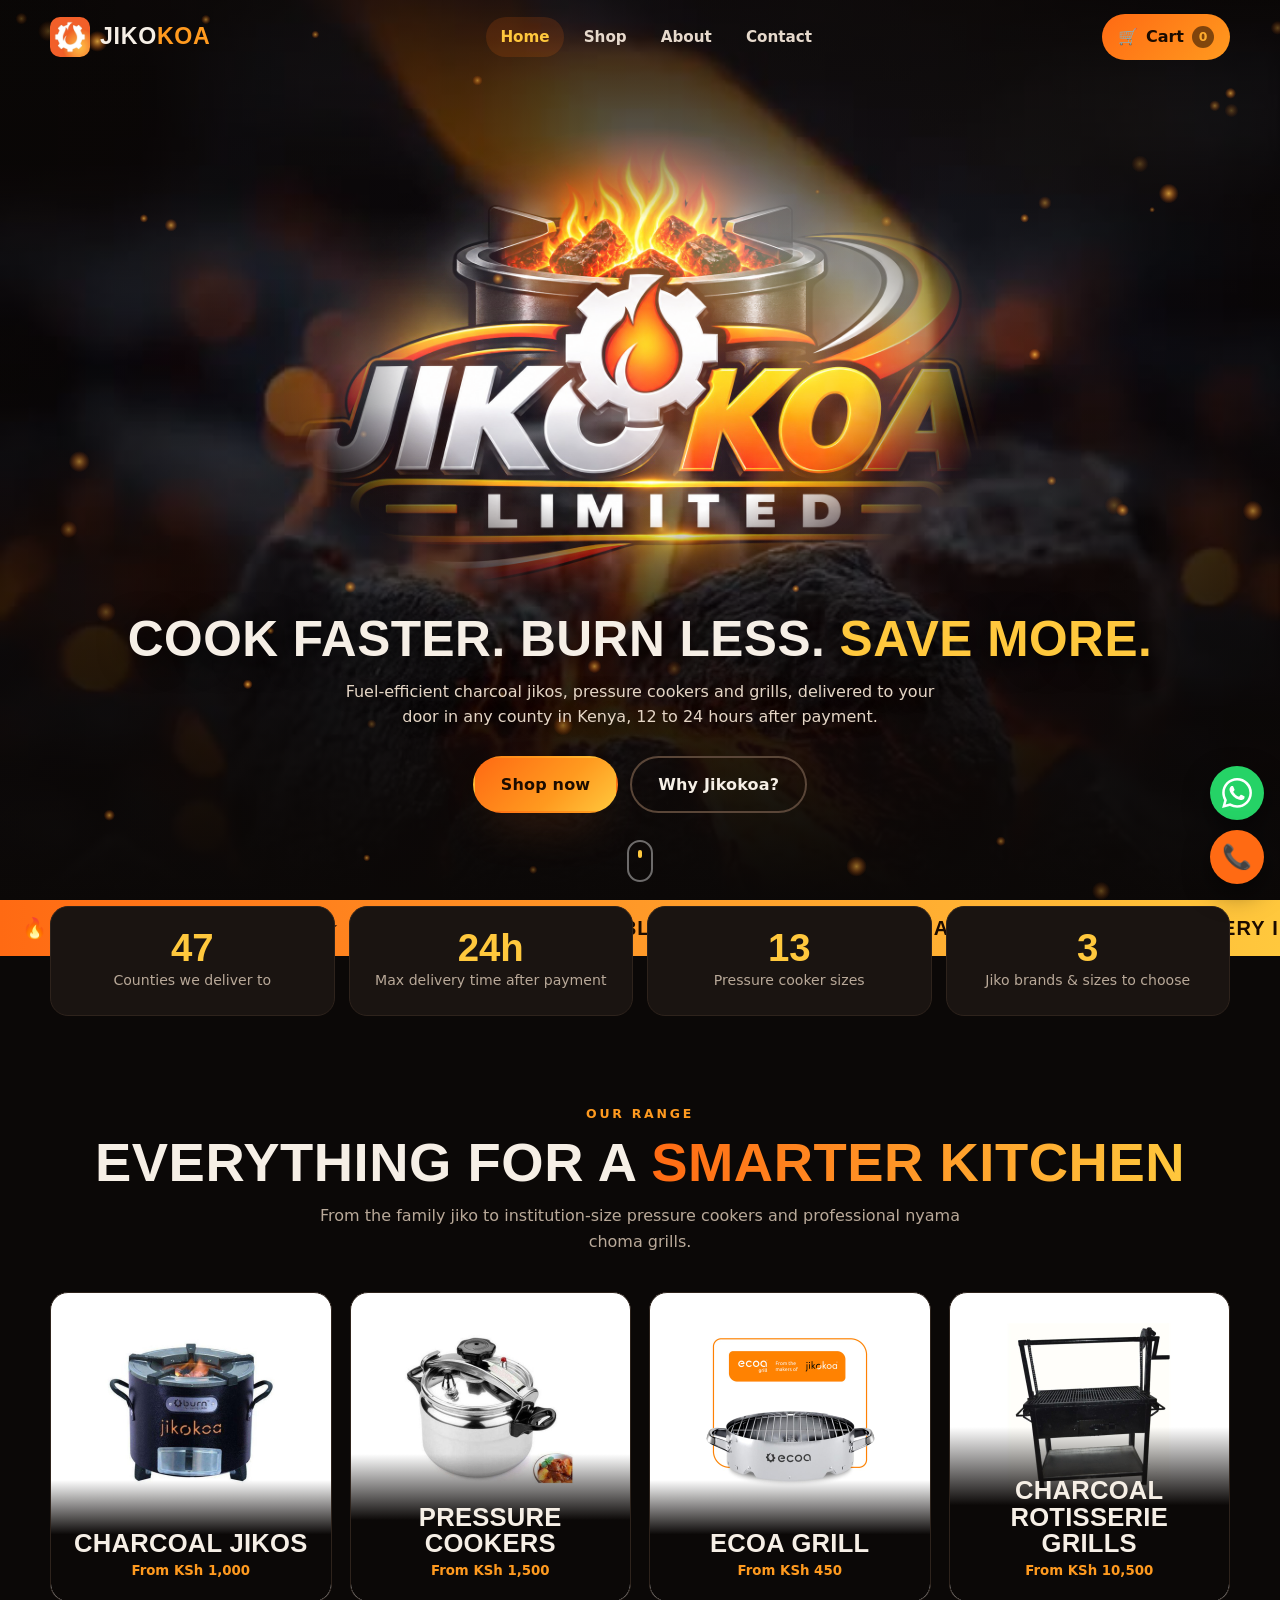
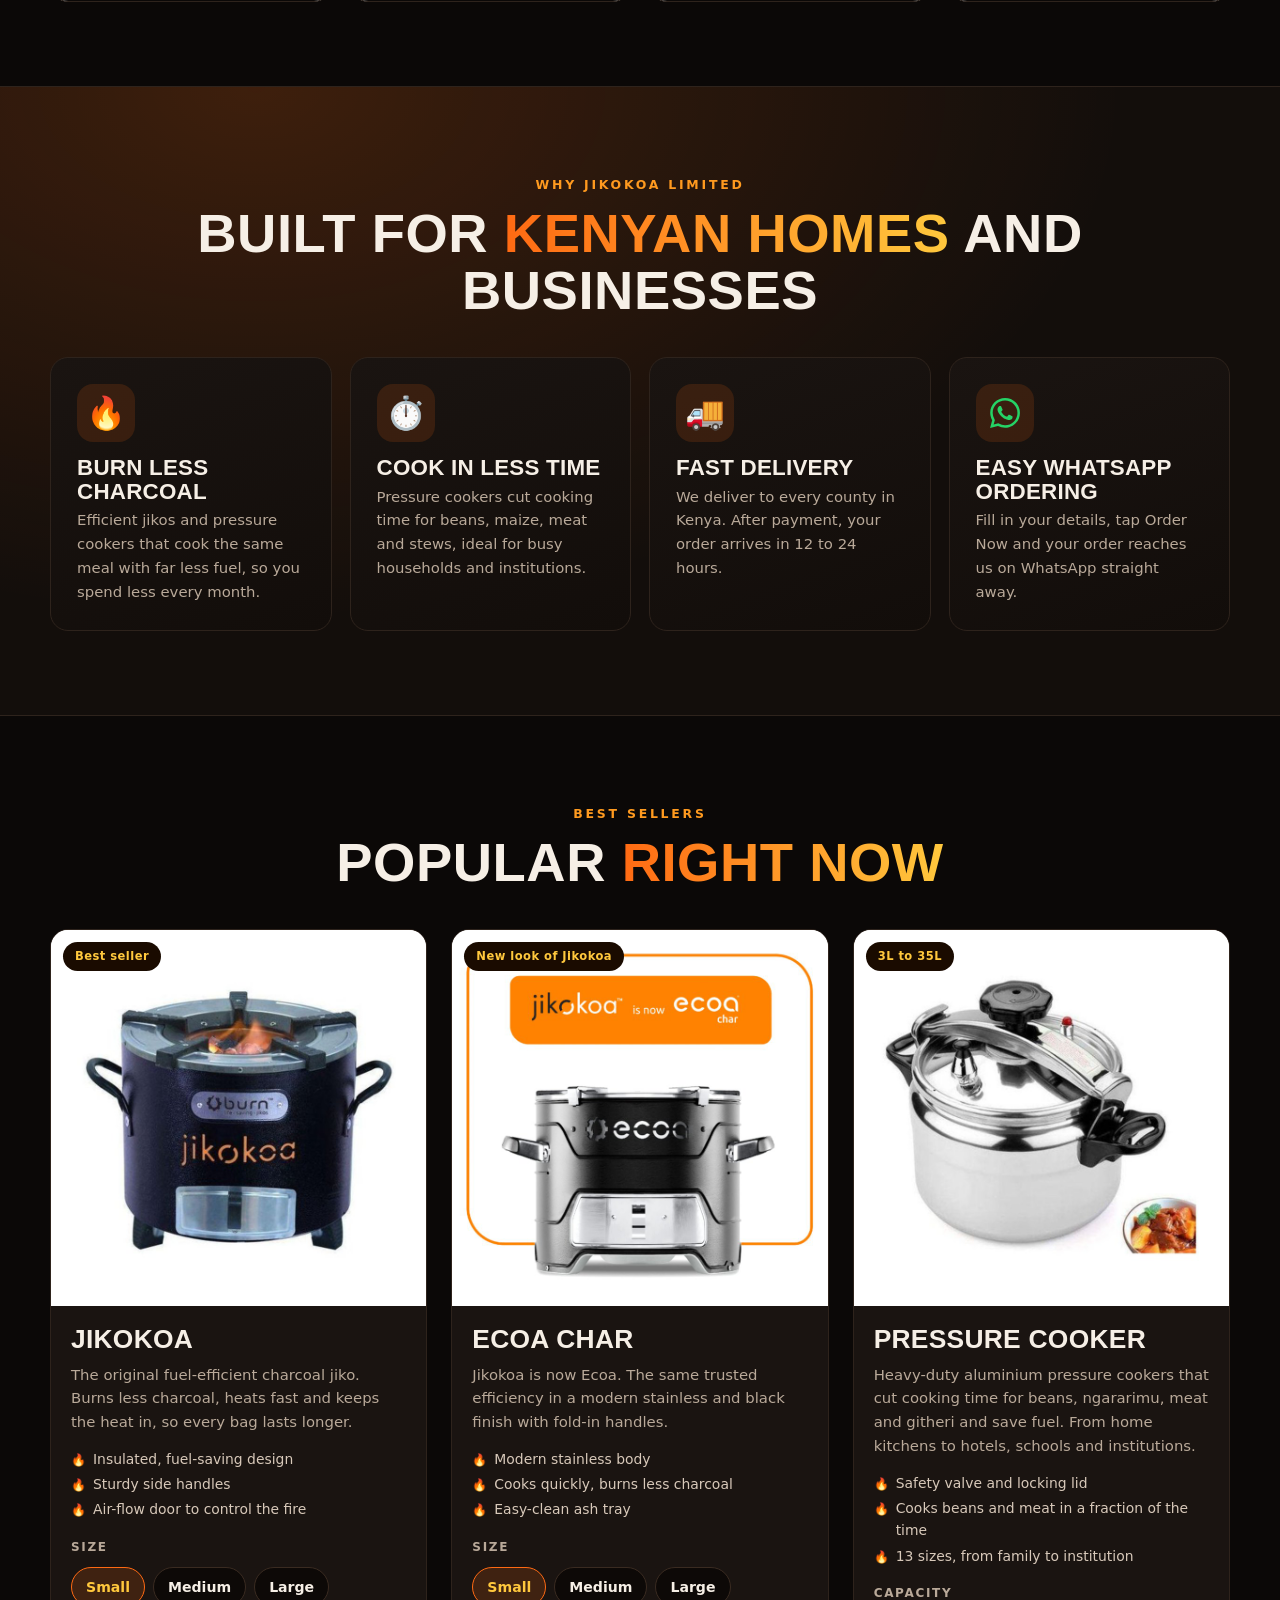
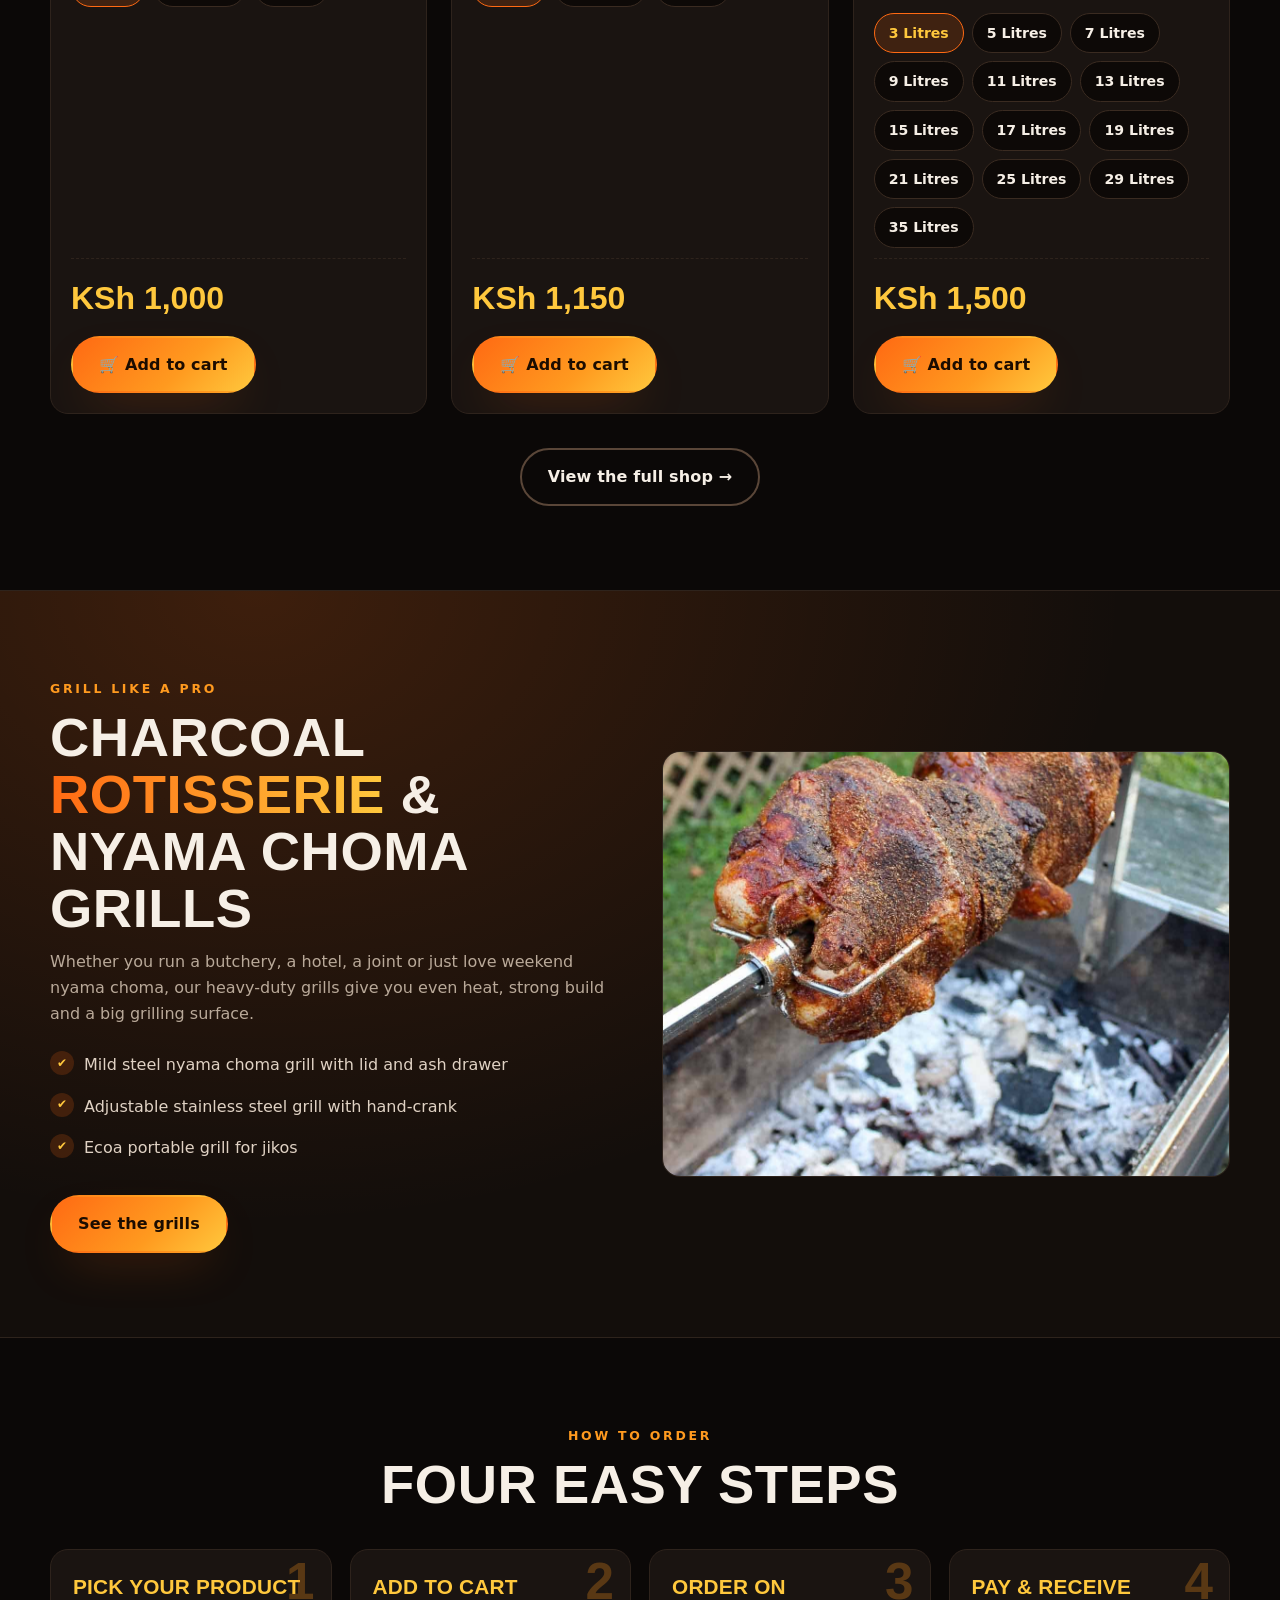
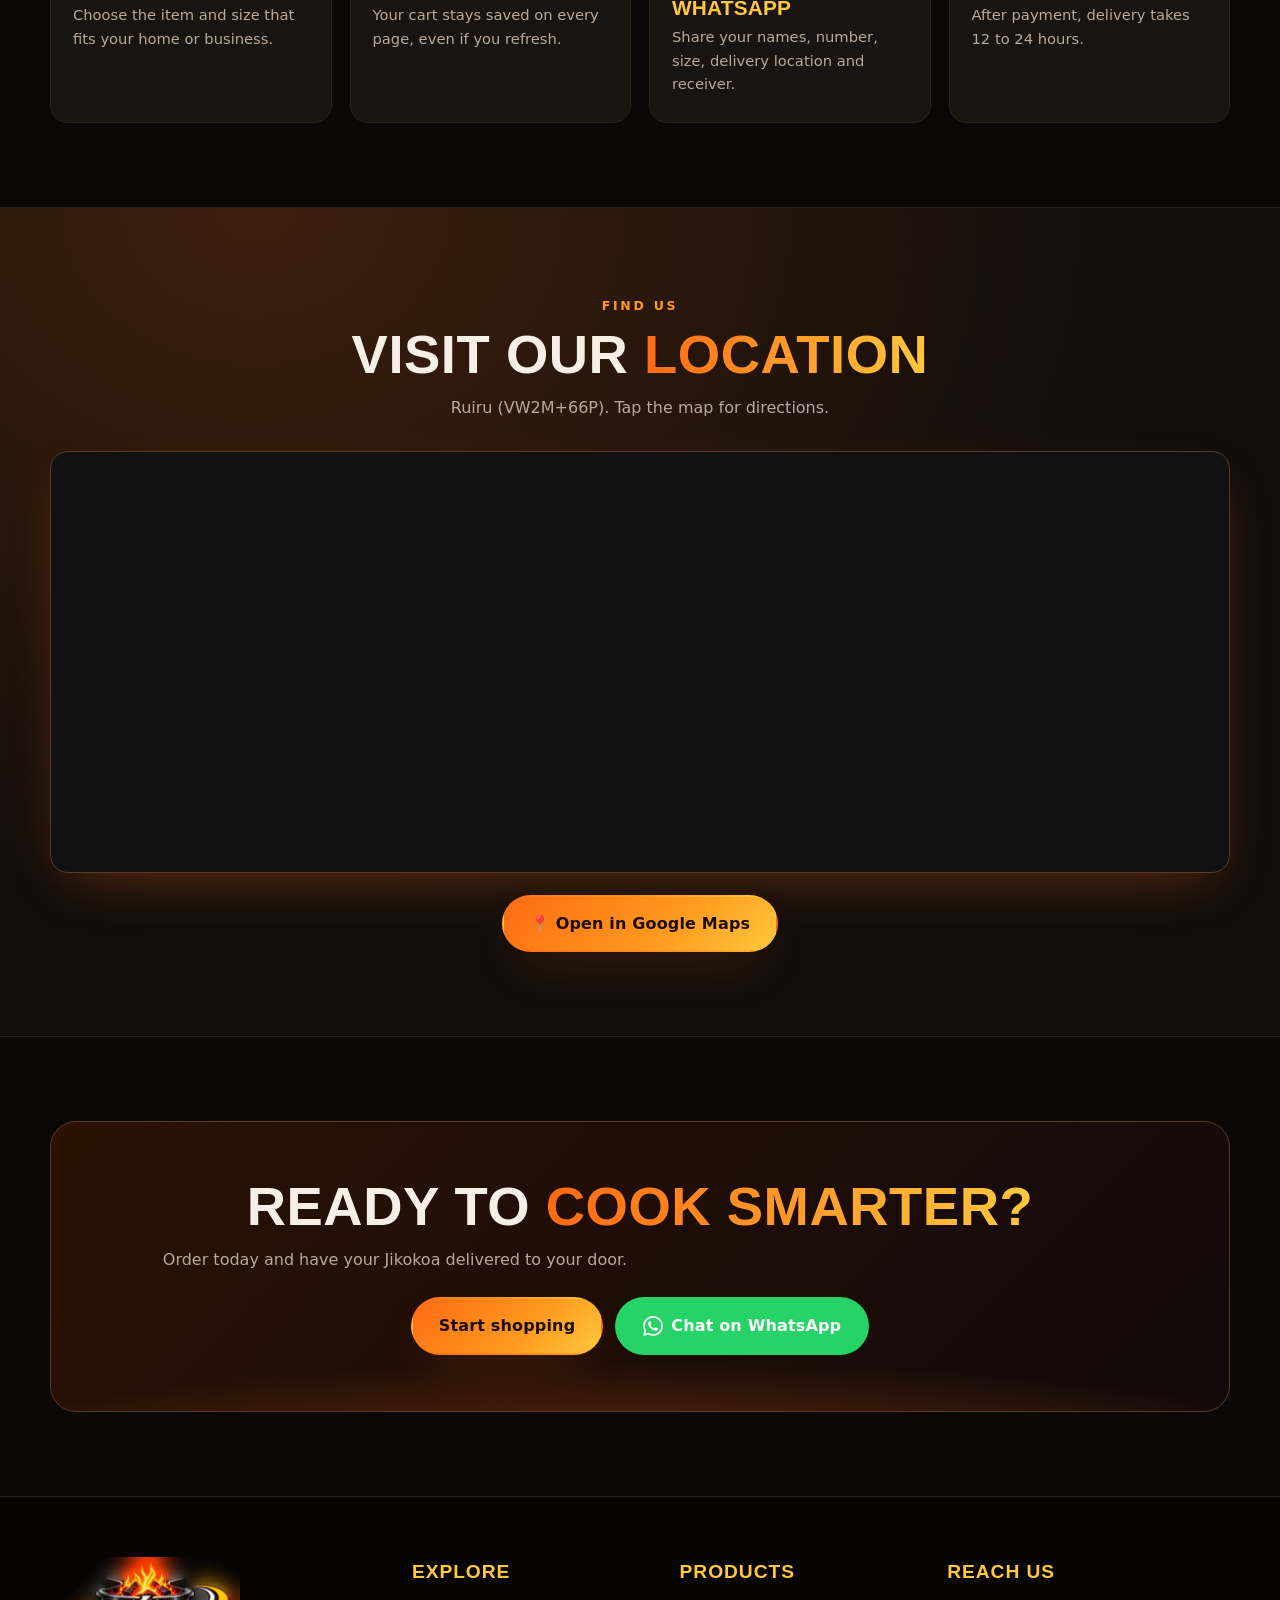
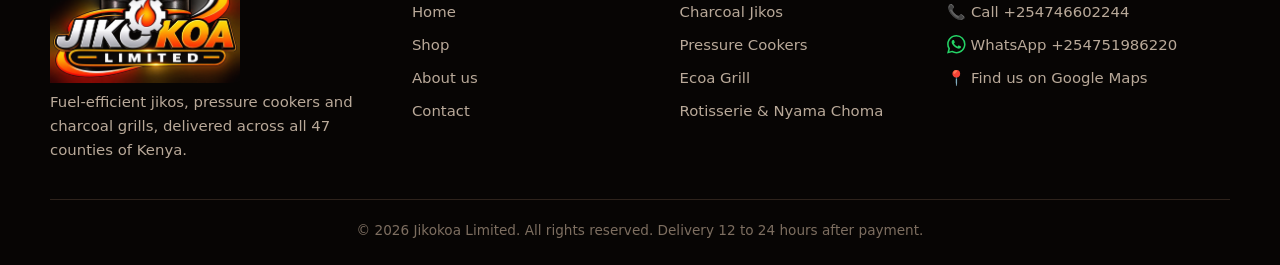
==== commit 1b0c8617: "Add files via upload" ====
--- a/index.html
+++ b/index.html
@@ -19,13 +19,13 @@
 <div class="progress"></div>
 <header class="site-header">
   <div class="wrap bar">
-    <a class="brand" href="index.html"><img src="assets/img/icon.jpg" alt=""><span>Jiko<b>koa</b></span></a>
+    <a class="brand" href="./"><img src="assets/img/icon.jpg" alt=""><span>Jiko<b>koa</b></span></a>
     <nav class="nav" aria-label="Main">
       <button class="nav-x no-load" id="navClose" aria-label="Close menu">&times;</button>
-      <a href="index.html" class="active">Home</a>
-      <a href="shop.html">Shop</a>
-      <a href="about.html">About</a>
-      <a href="contact.html">Contact</a>
+      <a href="./" class="active">Home</a>
+      <a href="shop">Shop</a>
+      <a href="about">About</a>
+      <a href="contact">Contact</a>
     </nav>
     <div class="tools">
       <button class="cart-btn" data-open-cart aria-label="Open cart">🛒 <span class="lbl">Cart</span> <span data-cart-count class="zero">0</span></button>
@@ -43,7 +43,7 @@
     <img class="hero-logo" src="assets/img/logo.jpg" alt="Jikokoa Limited" width="1536" height="1024">
     <h1>Cook faster. Burn less. <em>Save more.</em></h1>
     <p>Fuel-efficient charcoal jikos, pressure cookers and grills, delivered to your door in any county in Kenya, 12 to 24 hours after payment.</p>
-    <div class="cta"><a class="btn btn-primary" href="shop.html">Shop now</a><a class="btn btn-ghost" href="#why">Why Jikokoa?</a></div>
+    <div class="cta"><a class="btn btn-primary" href="shop">Shop now</a><a class="btn btn-ghost" href="#why">Why Jikokoa?</a></div>
   </div>
   <div class="scroll-cue"></div>
 </section>
@@ -66,10 +66,10 @@
     <h2 class="title">Everything for a <em>smarter kitchen</em></h2>
     <p class="lead">From the family jiko to institution-size pressure cookers and professional nyama choma grills.</p>
     <div class="cats">
-      <a class="cat reveal" href="shop.html#jikos"><img src="assets/img/jikokoa.jpg" alt="Charcoal jikos"><div><h3>Charcoal Jikos</h3><small>From KSh 1,000</small></div></a>
-      <a class="cat reveal" href="shop.html#cookers"><img src="assets/img/pressure-cooker.jpg" alt="Pressure cookers"><div><h3>Pressure Cookers</h3><small>From KSh 1,500</small></div></a>
-      <a class="cat reveal" href="shop.html#grills"><img src="assets/img/ecoa-grill.jpg" alt="Ecoa grill"><div><h3>Ecoa Grill</h3><small>From KSh 450</small></div></a>
-      <a class="cat reveal" href="shop.html#rotisserie"><img src="assets/img/grill-adjustable.jpg" alt="Charcoal rotisserie grills"><div><h3>Charcoal Rotisserie Grills</h3><small>From KSh 10,500</small></div></a>
+      <a class="cat reveal" href="shop#jikos"><img src="assets/img/jikokoa.jpg" alt="Charcoal jikos"><div><h3>Charcoal Jikos</h3><small>From KSh 1,000</small></div></a>
+      <a class="cat reveal" href="shop#cookers"><img src="assets/img/pressure-cooker.jpg" alt="Pressure cookers"><div><h3>Pressure Cookers</h3><small>From KSh 1,500</small></div></a>
+      <a class="cat reveal" href="shop#grills"><img src="assets/img/ecoa-grill.jpg" alt="Ecoa grill"><div><h3>Ecoa Grill</h3><small>From KSh 450</small></div></a>
+      <a class="cat reveal" href="shop#rotisserie"><img src="assets/img/grill-adjustable.jpg" alt="Charcoal rotisserie grills"><div><h3>Charcoal Rotisserie Grills</h3><small>From KSh 10,500</small></div></a>
     </div>
   </div>
 </section>
@@ -90,7 +90,7 @@
   <div class="wrap">
     <div class="center"><span class="eyebrow">Best sellers</span><h2 class="title">Popular <em>right now</em></h2></div>
     <div class="grid" id="featured" style="margin-top:38px"></div>
-    <div class="center" style="margin-top:34px"><a class="btn btn-ghost" href="shop.html">View the full shop →</a></div>
+    <div class="center" style="margin-top:34px"><a class="btn btn-ghost" href="shop">View the full shop →</a></div>
   </div>
 </section>
 
@@ -101,7 +101,7 @@
       <h2 class="title">Charcoal <em>rotisserie</em> &amp; nyama choma grills</h2>
       <p class="lead">Whether you run a butchery, a hotel, a joint or just love weekend nyama choma, our heavy-duty grills give you even heat, strong build and a big grilling surface.</p>
       <ul class="ticks" style="margin:18px 0 26px"><li>Mild steel nyama choma grill with lid and ash drawer</li><li>Adjustable stainless steel grill with hand-crank</li><li>Ecoa portable grill for jikos</li></ul>
-      <a class="btn btn-primary" href="shop.html#rotisserie">See the grills</a>
+      <a class="btn btn-primary" href="shop#rotisserie">See the grills</a>
     </div>
     <div class="gallery reveal" style="grid-template-columns:1fr;margin:0"><img src="assets/img/rotisserie-chicken.jpg" alt="Rotisserie chicken over charcoal" loading="lazy" style="aspect-ratio:4/3;min-height:0"></div>
   </div>
@@ -133,7 +133,7 @@
     <div class="cta-box reveal">
       <h2 class="title">Ready to <em>cook smarter?</em></h2>
       <p class="lead">Order today and have your Jikokoa delivered to your door.</p>
-      <div class="cta" style="margin-top:24px"><a class="btn btn-primary" href="shop.html">Start shopping</a><a class="btn btn-wa no-load" target="_blank" rel="noopener" href="https://wa.me/254751986220"><svg class="wai" viewBox="0 0 24 24" aria-hidden="true"><path d="M17.472 14.382c-.297-.149-1.758-.867-2.03-.967-.273-.099-.471-.148-.67.15-.197.297-.767.966-.94 1.164-.173.199-.347.223-.644.075-.297-.15-1.255-.463-2.39-1.475-.883-.788-1.48-1.761-1.653-2.059-.173-.297-.018-.458.13-.606.134-.133.298-.347.446-.52.149-.174.198-.298.298-.497.099-.198.05-.371-.025-.52-.075-.149-.669-1.612-.916-2.207-.242-.579-.487-.5-.669-.51-.173-.008-.371-.01-.57-.01-.198 0-.52.074-.792.372-.272.297-1.04 1.016-1.04 2.479 0 1.462 1.065 2.875 1.213 3.074.149.198 2.096 3.2 5.077 4.487.709.306 1.262.489 1.694.625.712.227 1.36.195 1.871.118.571-.085 1.758-.719 2.006-1.413.248-.694.248-1.289.173-1.413-.074-.124-.272-.198-.57-.347m-5.421 7.403h-.004a9.87 9.87 0 01-5.031-1.378l-.361-.214-3.741.982.998-3.648-.235-.374a9.86 9.86 0 01-1.51-5.26c.001-5.45 4.436-9.884 9.888-9.884 2.64 0 5.122 1.03 6.988 2.898a9.825 9.825 0 012.893 6.994c-.003 5.45-4.437 9.884-9.885 9.884m8.413-18.297A11.815 11.815 0 0012.05 0C5.495 0 .16 5.335.157 11.892c0 2.096.547 4.142 1.588 5.945L.057 24l6.305-1.654a11.882 11.882 0 005.683 1.448h.005c6.554 0 11.89-5.335 11.893-11.893a11.821 11.821 0 00-3.48-8.413Z"/></svg> Chat on WhatsApp</a></div>
+      <div class="cta" style="margin-top:24px"><a class="btn btn-primary" href="shop">Start shopping</a><a class="btn btn-wa no-load" target="_blank" rel="noopener" href="https://wa.me/254751986220"><svg class="wai" viewBox="0 0 24 24" aria-hidden="true"><path d="M17.472 14.382c-.297-.149-1.758-.867-2.03-.967-.273-.099-.471-.148-.67.15-.197.297-.767.966-.94 1.164-.173.199-.347.223-.644.075-.297-.15-1.255-.463-2.39-1.475-.883-.788-1.48-1.761-1.653-2.059-.173-.297-.018-.458.13-.606.134-.133.298-.347.446-.52.149-.174.198-.298.298-.497.099-.198.05-.371-.025-.52-.075-.149-.669-1.612-.916-2.207-.242-.579-.487-.5-.669-.51-.173-.008-.371-.01-.57-.01-.198 0-.52.074-.792.372-.272.297-1.04 1.016-1.04 2.479 0 1.462 1.065 2.875 1.213 3.074.149.198 2.096 3.2 5.077 4.487.709.306 1.262.489 1.694.625.712.227 1.36.195 1.871.118.571-.085 1.758-.719 2.006-1.413.248-.694.248-1.289.173-1.413-.074-.124-.272-.198-.57-.347m-5.421 7.403h-.004a9.87 9.87 0 01-5.031-1.378l-.361-.214-3.741.982.998-3.648-.235-.374a9.86 9.86 0 01-1.51-5.26c.001-5.45 4.436-9.884 9.888-9.884 2.64 0 5.122 1.03 6.988 2.898a9.825 9.825 0 012.893 6.994c-.003 5.45-4.437 9.884-9.885 9.884m8.413-18.297A11.815 11.815 0 0012.05 0C5.495 0 .16 5.335.157 11.892c0 2.096.547 4.142 1.588 5.945L.057 24l6.305-1.654a11.882 11.882 0 005.683 1.448h.005c6.554 0 11.89-5.335 11.893-11.893a11.821 11.821 0 00-3.48-8.413Z"/></svg> Chat on WhatsApp</a></div>
     </div>
   </div>
 </section>
@@ -143,8 +143,8 @@
   <div class="wrap">
     <div class="fgrid">
       <div><img class="flogo" src="assets/img/logo-sm.jpg" alt="Jikokoa Limited"><p>Fuel-efficient jikos, pressure cookers and charcoal grills, delivered across all 47 counties of Kenya.</p></div>
-      <div><h5>Explore</h5><ul><li><a href="index.html">Home</a></li><li><a href="shop.html">Shop</a></li><li><a href="about.html">About us</a></li><li><a href="contact.html">Contact</a></li></ul></div>
-      <div><h5>Products</h5><ul><li><a href="shop.html#jikos">Charcoal Jikos</a></li><li><a href="shop.html#cookers">Pressure Cookers</a></li><li><a href="shop.html#grills">Ecoa Grill</a></li><li><a href="shop.html#rotisserie">Rotisserie &amp; Nyama Choma</a></li></ul></div>
+      <div><h5>Explore</h5><ul><li><a href="./">Home</a></li><li><a href="shop">Shop</a></li><li><a href="about">About us</a></li><li><a href="contact">Contact</a></li></ul></div>
+      <div><h5>Products</h5><ul><li><a href="shop#jikos">Charcoal Jikos</a></li><li><a href="shop#cookers">Pressure Cookers</a></li><li><a href="shop#grills">Ecoa Grill</a></li><li><a href="shop#rotisserie">Rotisserie &amp; Nyama Choma</a></li></ul></div>
       <div><h5>Reach us</h5><ul><li><a class="no-load" href="tel:+254746602244">📞 Call +254746602244</a></li><li><a class="no-load" target="_blank" rel="noopener" href="https://wa.me/254751986220"><svg class="wai" viewBox="0 0 24 24" aria-hidden="true"><path d="M17.472 14.382c-.297-.149-1.758-.867-2.03-.967-.273-.099-.471-.148-.67.15-.197.297-.767.966-.94 1.164-.173.199-.347.223-.644.075-.297-.15-1.255-.463-2.39-1.475-.883-.788-1.48-1.761-1.653-2.059-.173-.297-.018-.458.13-.606.134-.133.298-.347.446-.52.149-.174.198-.298.298-.497.099-.198.05-.371-.025-.52-.075-.149-.669-1.612-.916-2.207-.242-.579-.487-.5-.669-.51-.173-.008-.371-.01-.57-.01-.198 0-.52.074-.792.372-.272.297-1.04 1.016-1.04 2.479 0 1.462 1.065 2.875 1.213 3.074.149.198 2.096 3.2 5.077 4.487.709.306 1.262.489 1.694.625.712.227 1.36.195 1.871.118.571-.085 1.758-.719 2.006-1.413.248-.694.248-1.289.173-1.413-.074-.124-.272-.198-.57-.347m-5.421 7.403h-.004a9.87 9.87 0 01-5.031-1.378l-.361-.214-3.741.982.998-3.648-.235-.374a9.86 9.86 0 01-1.51-5.26c.001-5.45 4.436-9.884 9.888-9.884 2.64 0 5.122 1.03 6.988 2.898a9.825 9.825 0 012.893 6.994c-.003 5.45-4.437 9.884-9.885 9.884m8.413-18.297A11.815 11.815 0 0012.05 0C5.495 0 .16 5.335.157 11.892c0 2.096.547 4.142 1.588 5.945L.057 24l6.305-1.654a11.882 11.882 0 005.683 1.448h.005c6.554 0 11.89-5.335 11.893-11.893a11.821 11.821 0 00-3.48-8.413Z"/></svg> WhatsApp +254751986220</a></li><li><a class="no-load" target="_blank" rel="noopener" href="https://maps.app.goo.gl/tV4WfYy22N3AazrHA?g_st=ac">📍 Find us on Google Maps</a></li></ul></div>
     </div>
     <div class="copy">&copy; <span id="yr">2026</span> Jikokoa Limited. All rights reserved. Delivery 12 to 24 hours after payment.</div>
--- a/css/style.css
+++ b/css/style.css
@@ -34,7 +34,10 @@
 
 /* header */
 .site-header{position:fixed;top:0;left:0;right:0;z-index:100;transition:background .3s,box-shadow .3s,padding .3s;padding:14px 0}
-.site-header.scrolled{background:rgba(11,8,7,.9);backdrop-filter:blur(12px);box-shadow:0 1px 0 var(--line);padding:8px 0}
+.site-header::before{content:"";position:absolute;inset:0;background:rgba(11,8,7,.92);-webkit-backdrop-filter:blur(12px);backdrop-filter:blur(12px);box-shadow:0 1px 0 var(--line);opacity:0;transition:opacity .3s;pointer-events:none}
+.site-header.scrolled{padding:8px 0}
+.site-header.scrolled::before{opacity:1}
+.site-header .bar{position:relative}
 .bar{display:flex;align-items:center;justify-content:space-between;gap:14px}
 .brand{display:flex;align-items:center;gap:10px;font-family:var(--head);font-weight:800;font-size:1.45rem;letter-spacing:.03em;text-transform:uppercase}
 .brand img{width:40px;height:40px;border-radius:10px}
@@ -78,7 +81,7 @@
 .hero-video,.hero-poster{position:absolute;inset:0;width:100%;height:100%;object-fit:cover;z-index:-3}
 .hero::before{content:"";position:absolute;inset:0;z-index:-2;background:radial-gradient(ellipse at 50% 45%,rgba(11,8,7,.15) 0%,rgba(11,8,7,.7) 70%),linear-gradient(180deg,rgba(11,8,7,.55),rgba(11,8,7,.2) 40%,var(--bg) 100%)}
 .hero canvas{position:absolute;inset:0;width:100%;height:100%;z-index:-1;pointer-events:none}
-.hero-logo{width:min(720px,94vw);height:auto;margin-inline:auto;-webkit-mask-image:radial-gradient(ellipse 50% 50% at 50% 50%,#000 62%,transparent 100%);mask-image:radial-gradient(ellipse 50% 50% at 50% 50%,#000 62%,transparent 100%);mix-blend-mode:screen;animation:float 6s ease-in-out infinite;filter:drop-shadow(0 0 40px rgba(255,106,19,.45));will-change:transform}
+.hero-logo{will-change:opacity;width:min(720px,94vw);height:auto;margin-inline:auto;-webkit-mask-image:radial-gradient(ellipse 50% 50% at 50% 50%,#000 62%,transparent 100%);mask-image:radial-gradient(ellipse 50% 50% at 50% 50%,#000 62%,transparent 100%);mix-blend-mode:screen;animation:float 6s ease-in-out infinite;filter:drop-shadow(0 0 40px rgba(255,106,19,.45));will-change:transform}
 @keyframes float{50%{margin-top:-10px}}
 .hero h1{font-size:clamp(1.7rem,5vw,3.1rem);font-weight:800;margin-top:6px;text-shadow:0 4px 30px #000}
 .hero h1 em{font-style:normal;color:var(--gold)}
@@ -256,3 +259,33 @@
 .reveal.in{opacity:1;transform:none}
 .card.reveal.tilt{transition:opacity .8s,transform .18s ease-out,box-shadow .3s,border-color .3s}
 @media(prefers-reduced-motion:reduce){*{animation:none!important;transition:none!important}.reveal{opacity:1;transform:none}}
+
+/* nav close + scrim */
+.nav-x,.nav-scrim{display:none}
+@media(max-width:880px){
+  .nav-x{display:grid;position:absolute;top:18px;right:18px;width:44px;height:44px;place-items:center;border-radius:50%;background:var(--panel);border:1px solid #5b3a22;color:var(--gold);font-size:1.8rem;line-height:1;cursor:pointer}
+  .nav-scrim{display:block;position:fixed;inset:0;background:rgba(0,0,0,.6);z-index:95;opacity:0;visibility:hidden;transition:.3s}
+  .nav-open .nav-scrim{opacity:1;visibility:visible}
+  body.nav-open{overflow:hidden}
+}
+/* whatsapp icon */
+.wai{width:1.25em;height:1.25em;fill:currentColor;flex:none}
+.fab .wa .wai{width:30px;height:30px;fill:#fff}
+.btn-wa{background:#25d366;color:#fff}
+.btn-wa .wai{fill:#fff}
+.feat .ic.wa-ic,.ccard .ic.wa-ic{color:#25d366}
+.feat .ic.wa-ic .wai,.ccard .ic.wa-ic .wai{width:30px;height:30px}
+footer li .wai{vertical-align:-4px;fill:#25d366}
+/* map */
+.mapbox{margin-top:30px;border-radius:var(--r);overflow:hidden;border:1px solid #5b3a22;box-shadow:var(--shadow);background:#111}
+.mapbox iframe{display:block;width:100%;height:420px;border:0}
+@media(max-width:600px){.mapbox iframe{height:340px}}
+/* confirm dialog */
+.cdlg{position:fixed;inset:0;z-index:600;background:rgba(0,0,0,.75);display:grid;place-items:center;padding:20px;opacity:0;visibility:hidden;transition:.25s}
+.cdlg.show{opacity:1;visibility:visible}
+.cdlg>div{background:#140e0b;border:1px solid #5b3a22;border-radius:20px;padding:26px 22px;width:min(380px,100%);text-align:center;transform:scale(.94);transition:.25s}
+.cdlg.show>div{transform:none}
+.cdlg h4{font-size:1.7rem;margin-bottom:6px}
+.cdlg p{color:var(--mut);margin-bottom:18px}
+.cdlg .two{display:grid;grid-template-columns:1fr 1fr;gap:10px}
+.btn-danger{background:#e5483a;color:#fff}
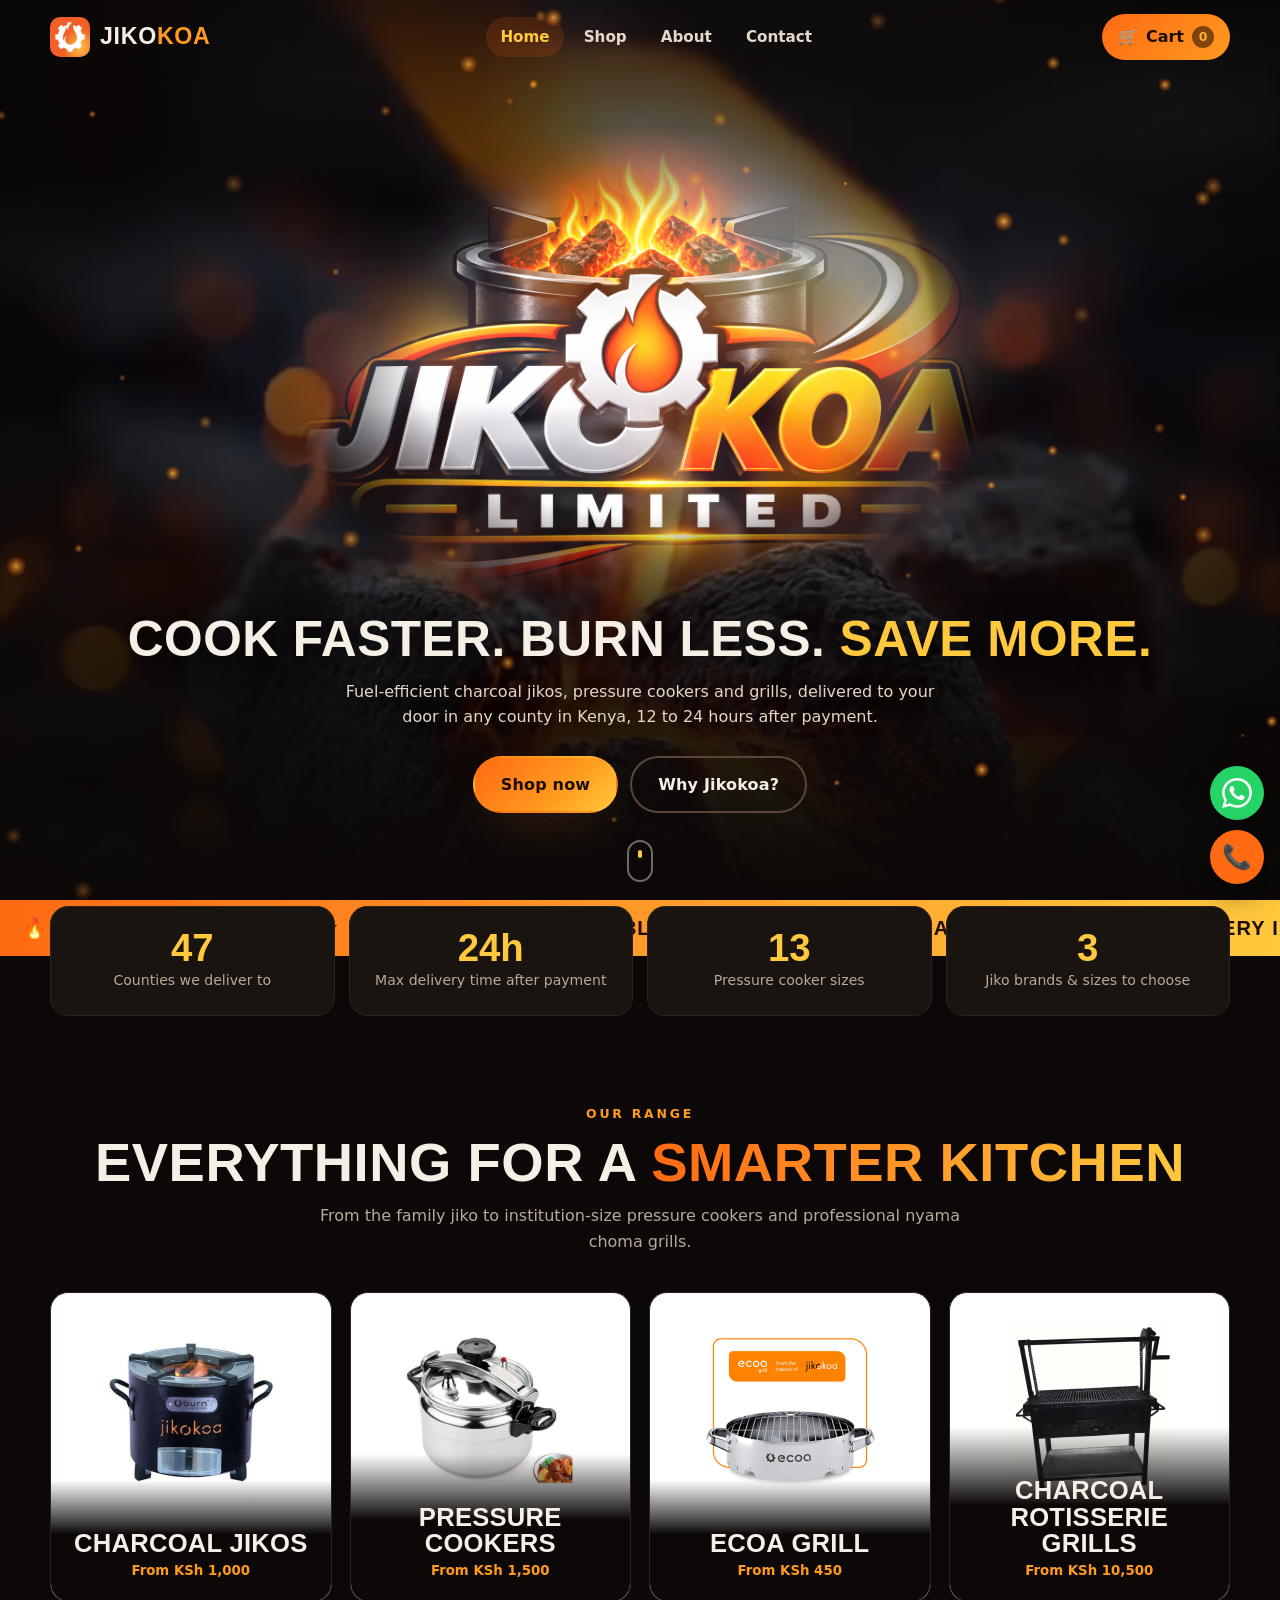
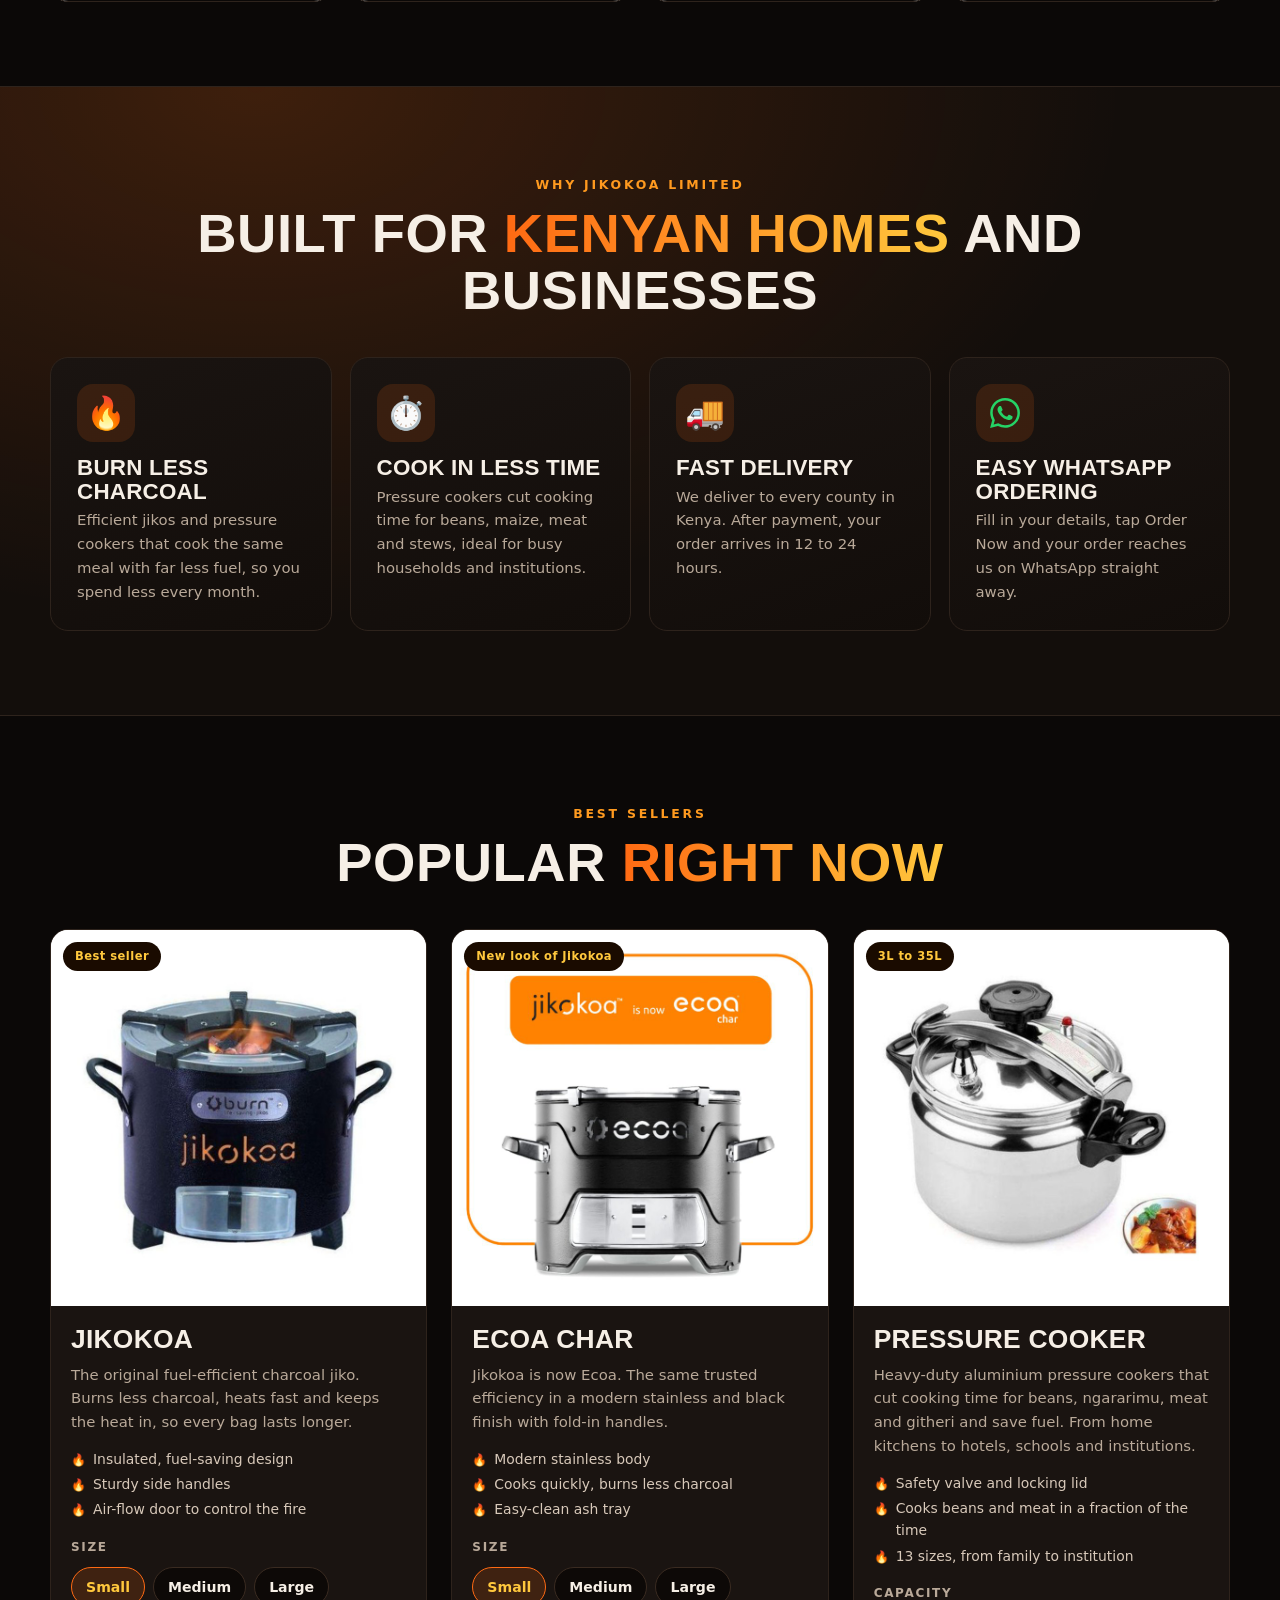
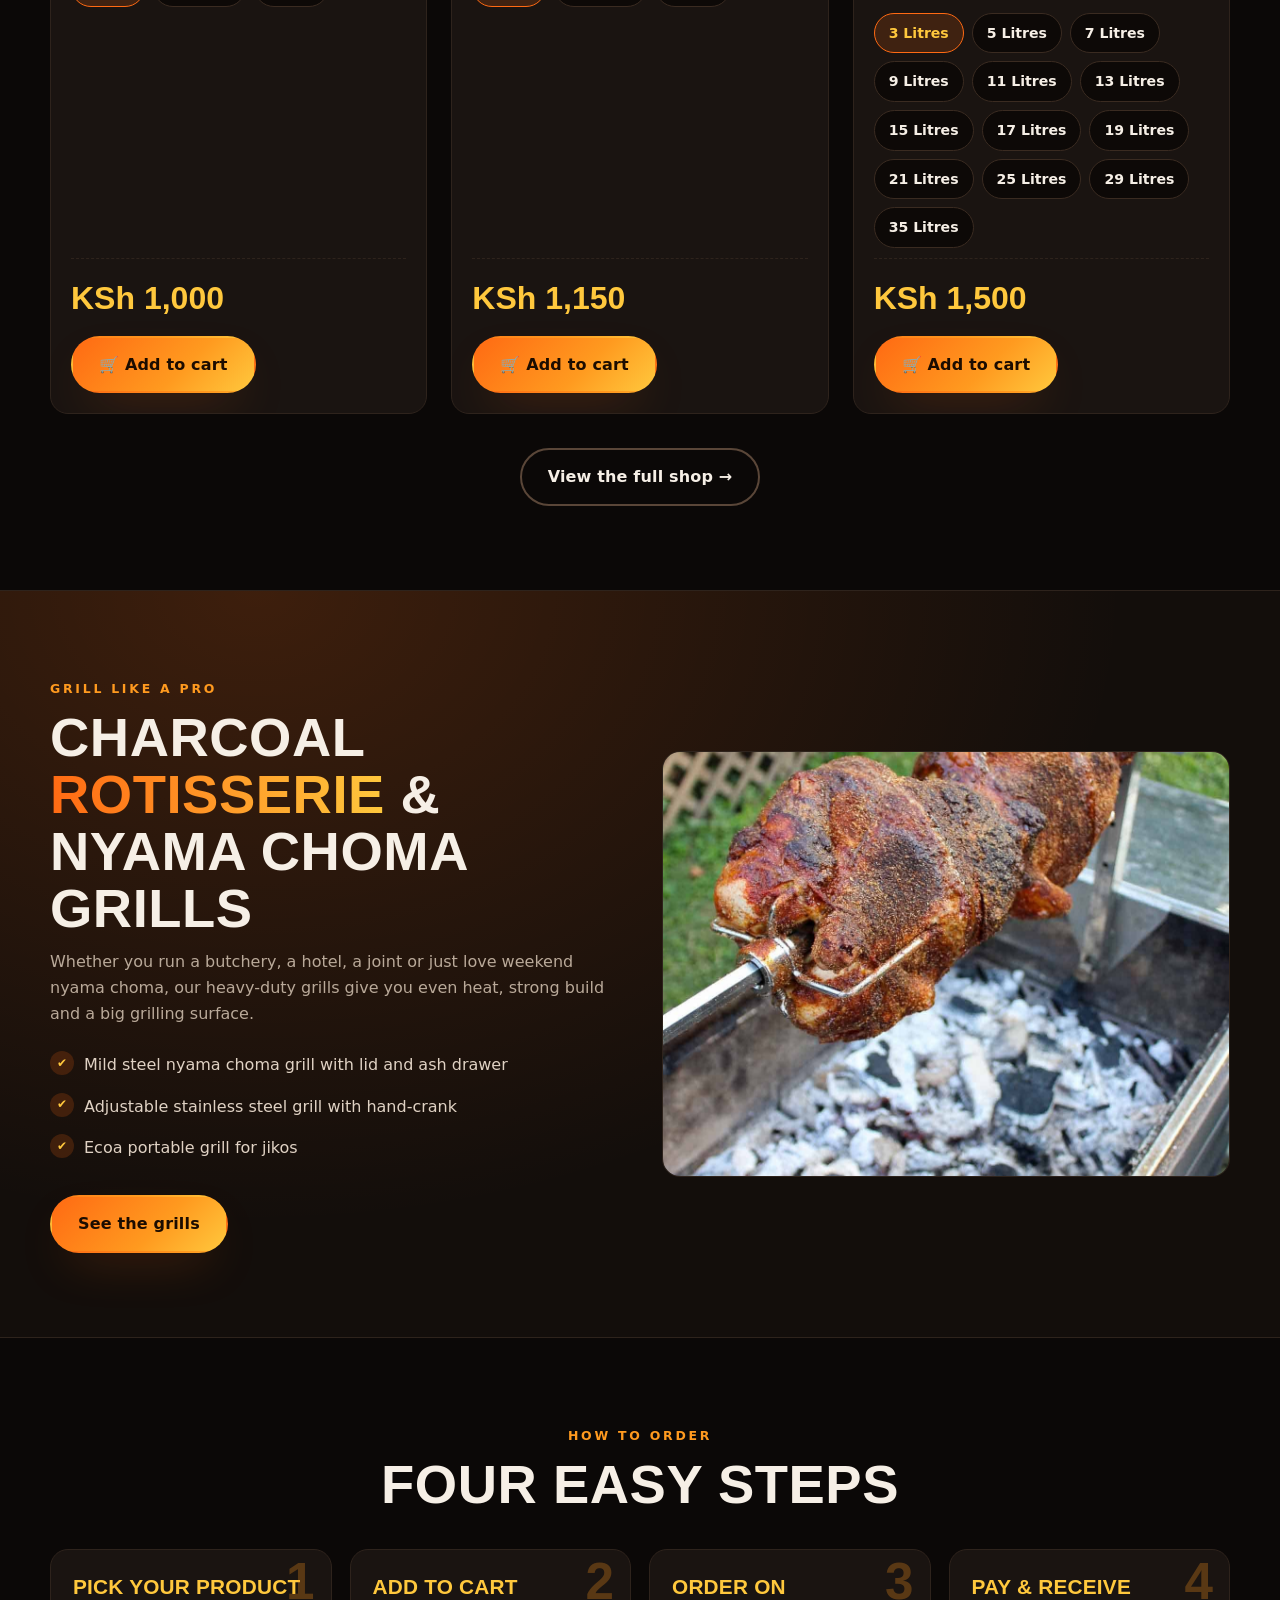
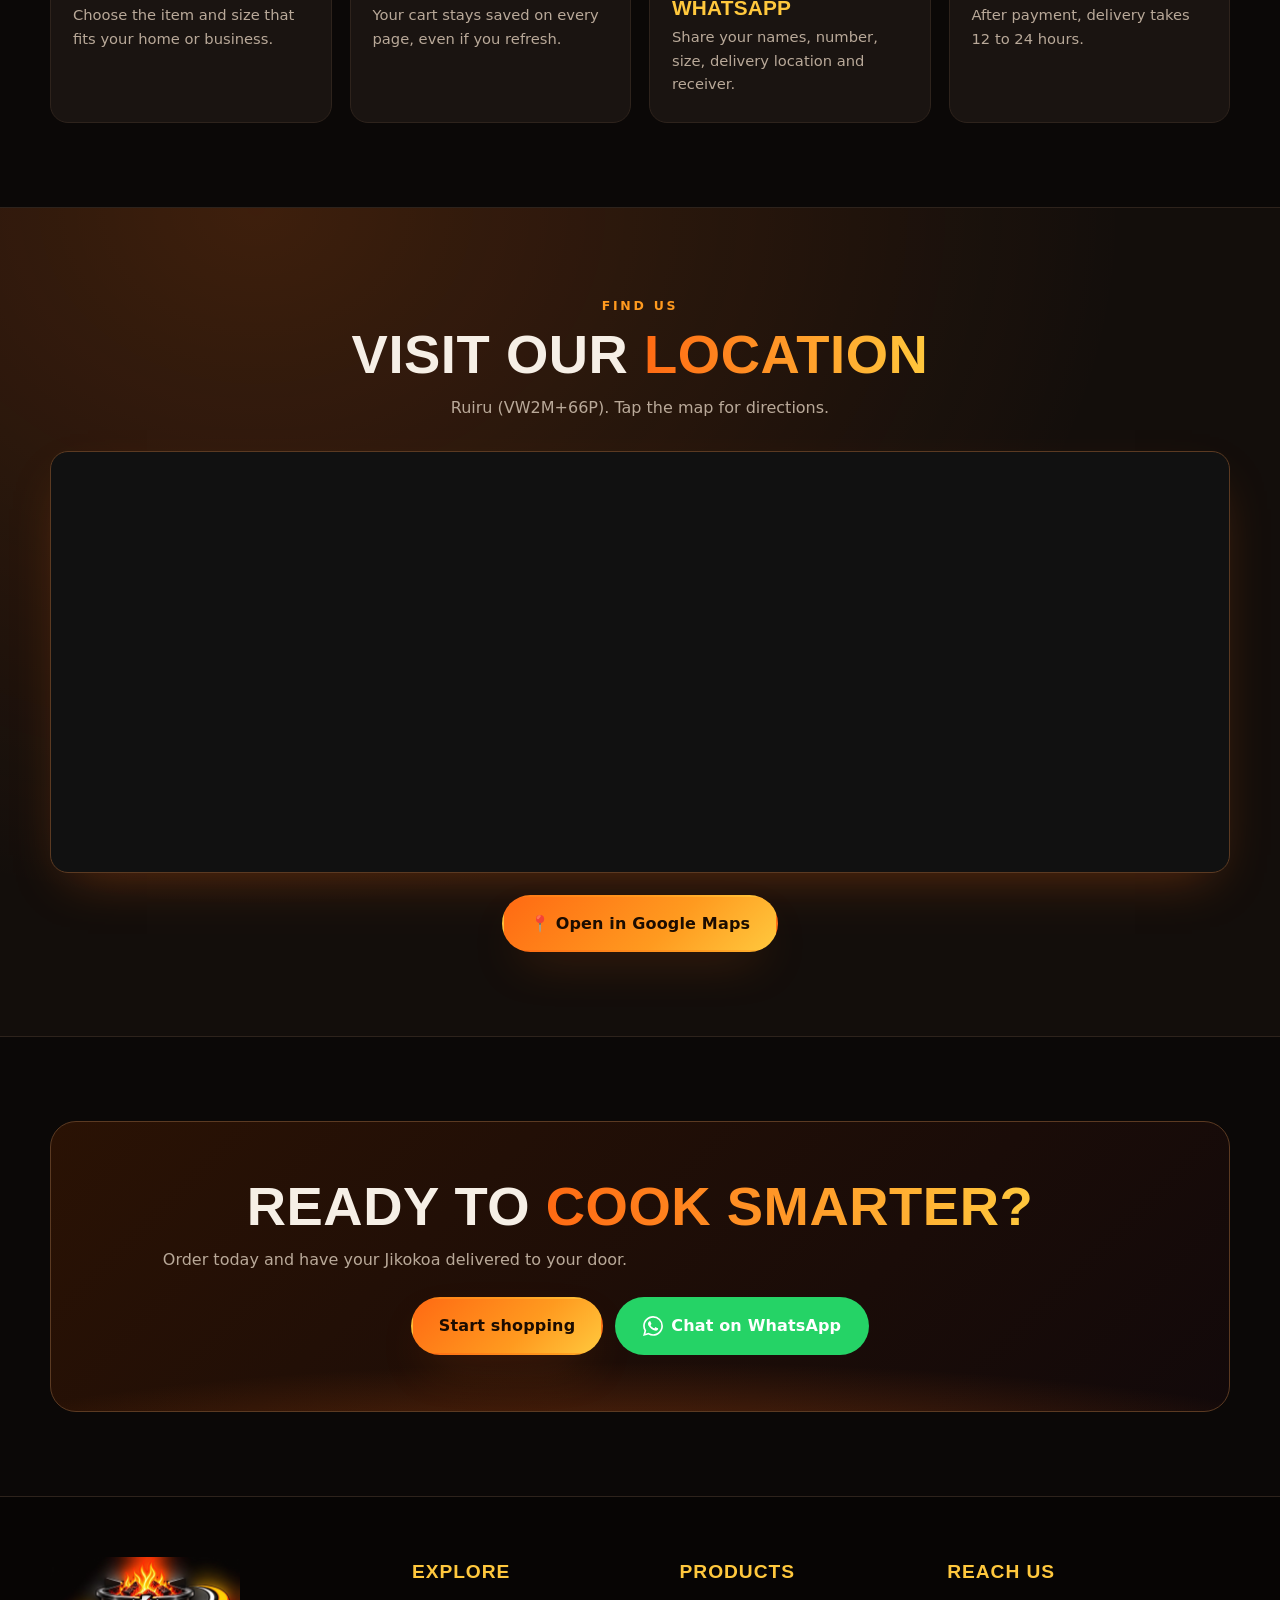
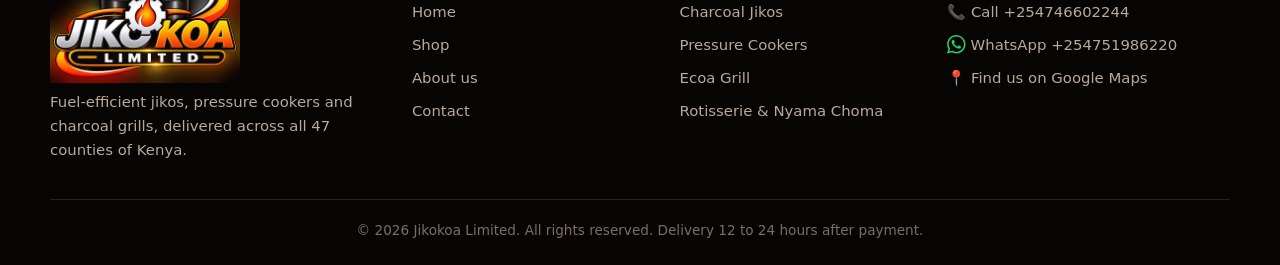
==== commit 6ae77117: "Add files via upload" ====
--- a/index.html
+++ b/index.html
@@ -8,7 +8,14 @@
 <meta name="theme-color" content="#0b0807">
 <meta property="og:title" content="Jikokoa Limited | Efficient Jikos, Pressure Cookers & Grills in Kenya">
 <meta property="og:description" content="Jikokoa Limited sells fuel-efficient charcoal jikos, Ecoa stoves, pressure cookers and charcoal grills with delivery across all 47 counties in Kenya.">
-<meta property="og:image" content="assets/img/logo.jpg">
+<meta property="og:type" content="website">
+<meta property="og:site_name" content="Jikokoa Limited">
+<meta property="og:url" content="https://jikokoa.com/">
+<meta property="og:image" content="https://jikokoa.com/assets/img/logo.jpg">
+<meta property="og:image:width" content="1536">
+<meta property="og:image:height" content="1024">
+<meta name="twitter:card" content="summary_large_image">
+<meta name="twitter:image" content="https://jikokoa.com/assets/img/logo.jpg">
 <link rel="icon" href="assets/img/favicon.png">
 <link rel="preconnect" href="https://fonts.googleapis.com">
 <link rel="preconnect" href="https://fonts.gstatic.com" crossorigin>
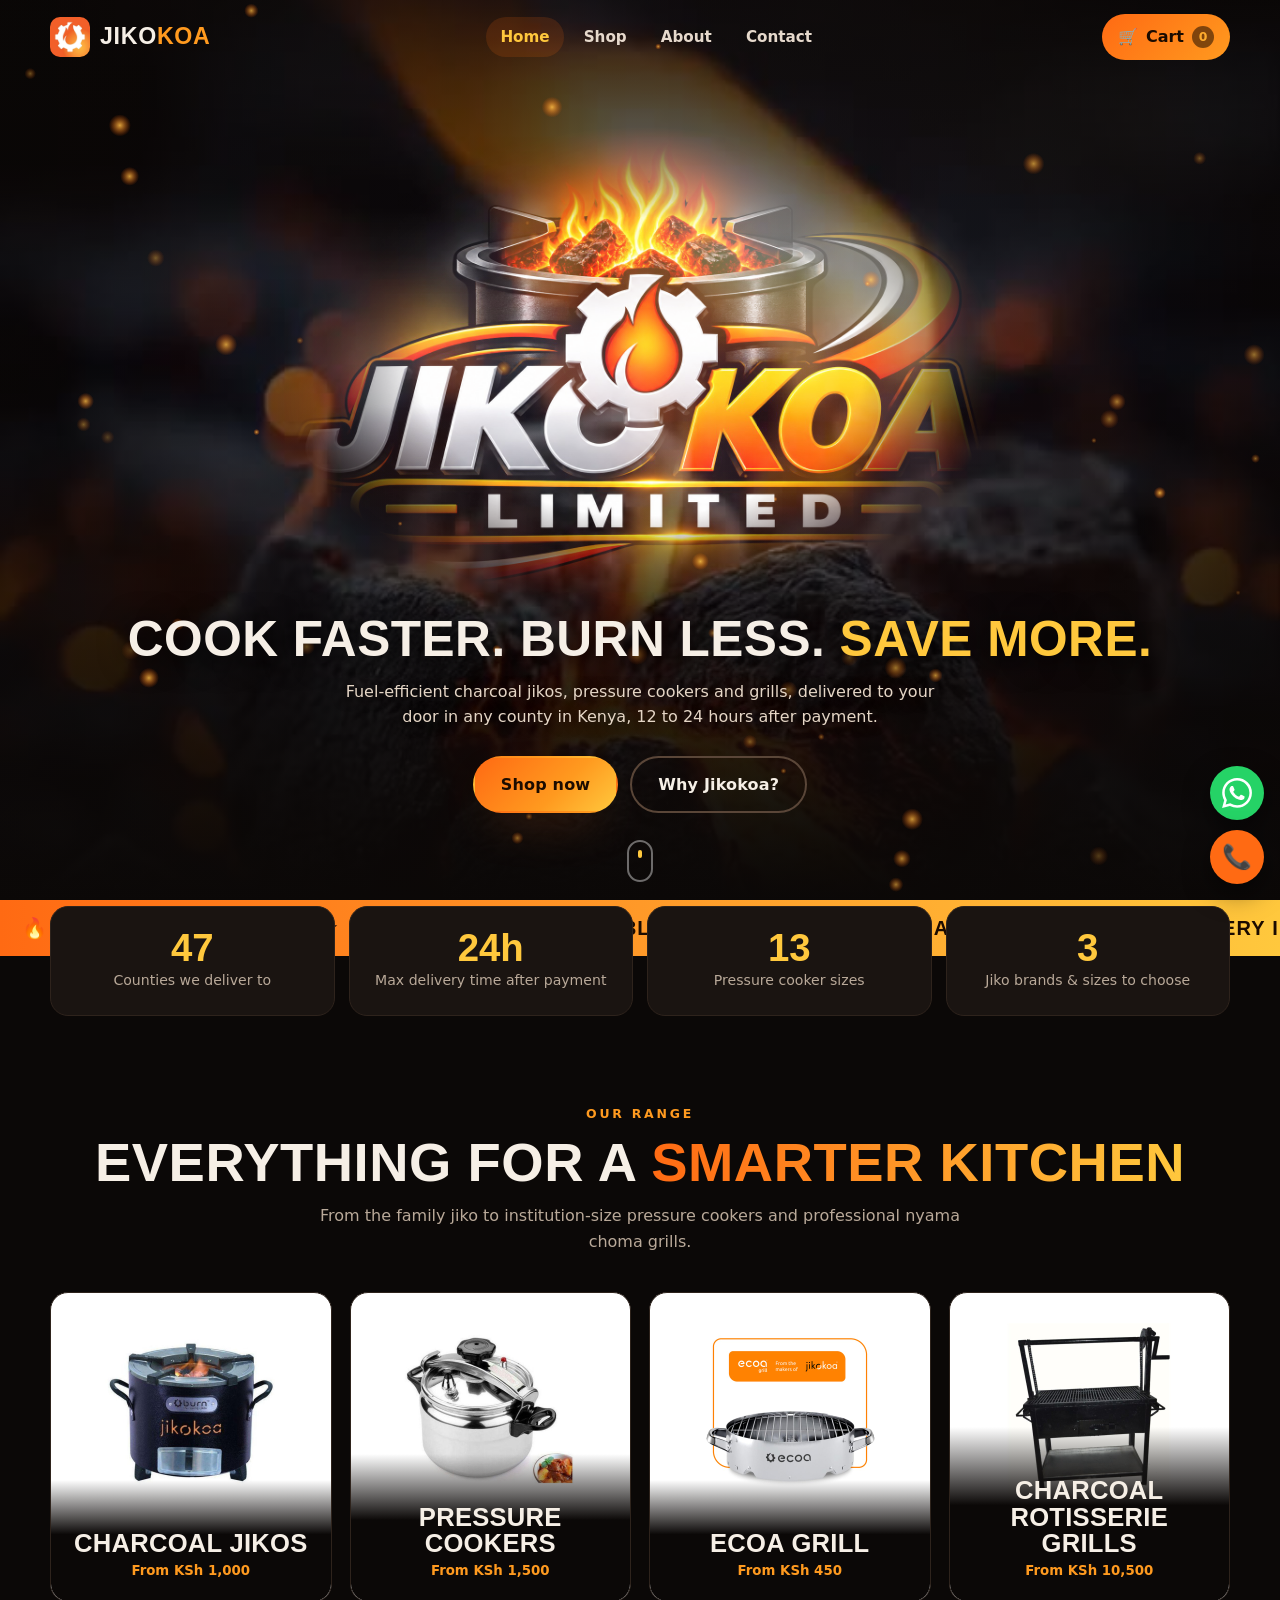
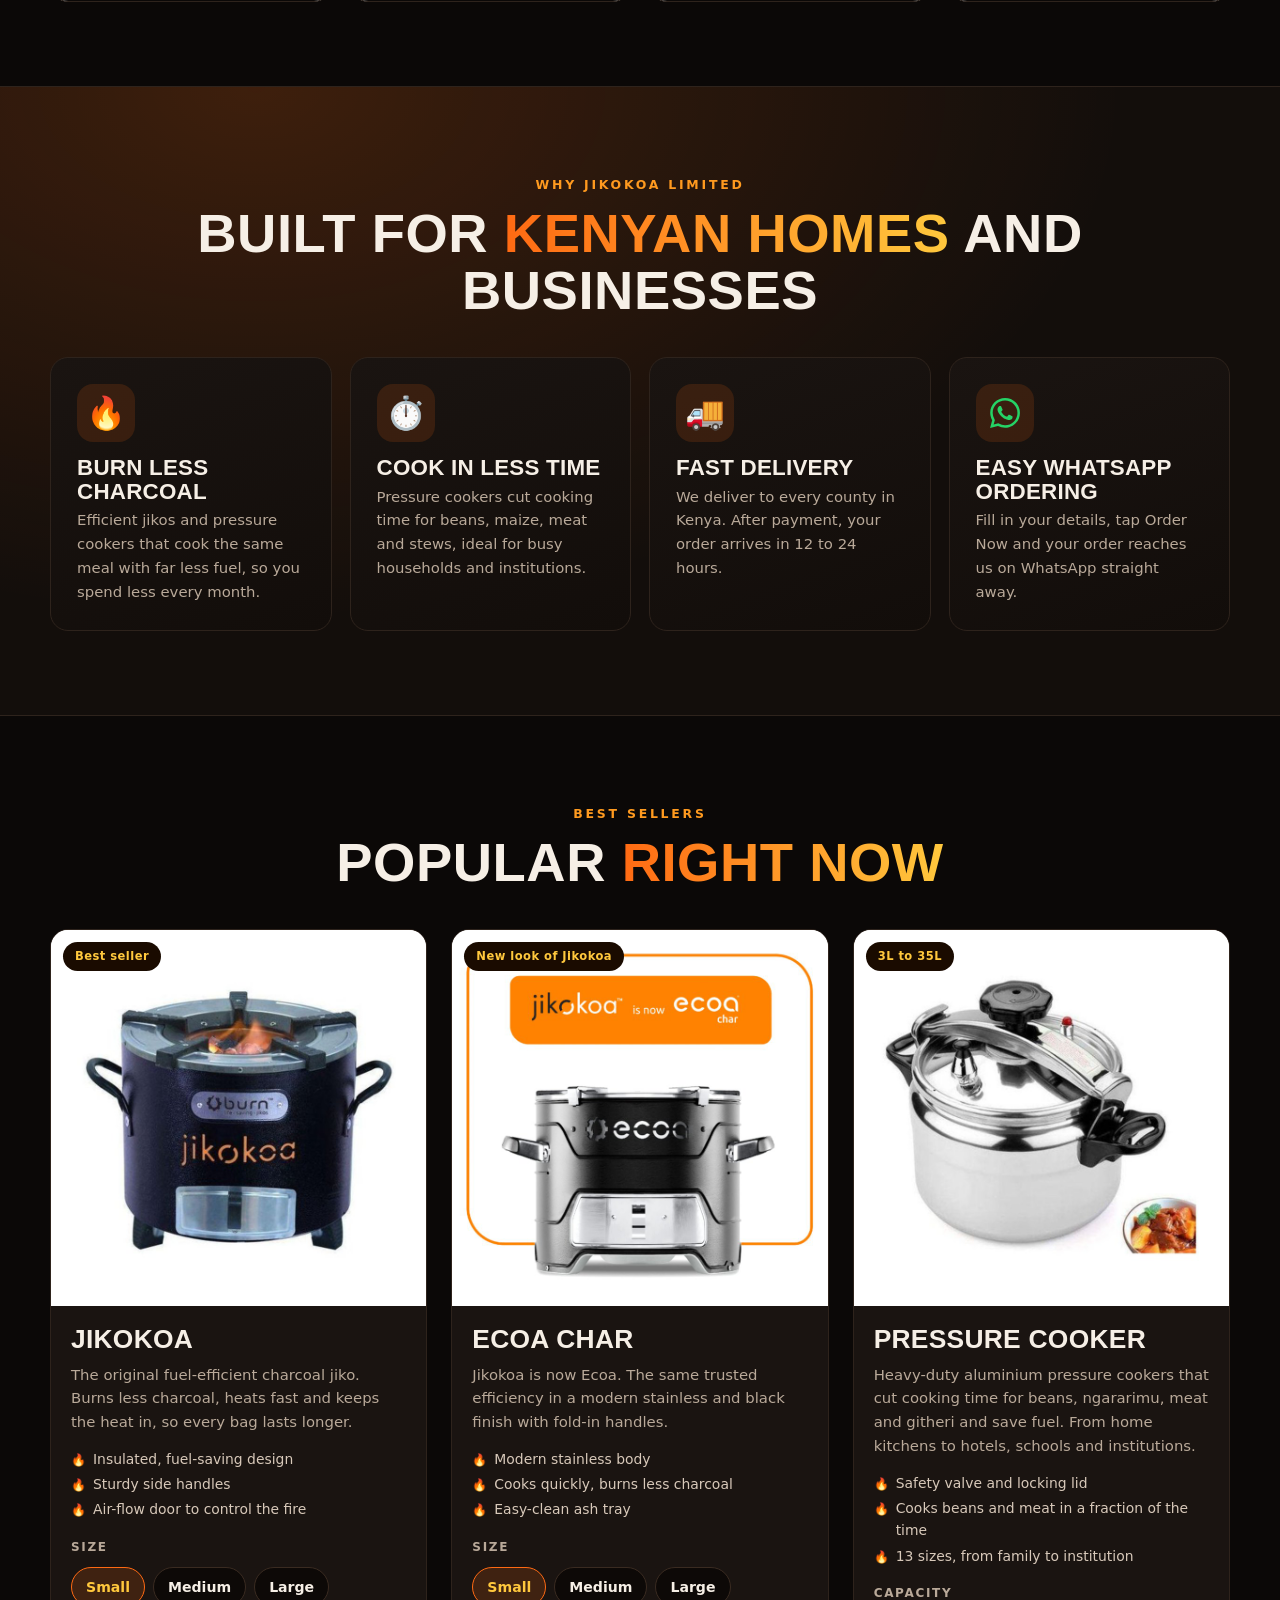
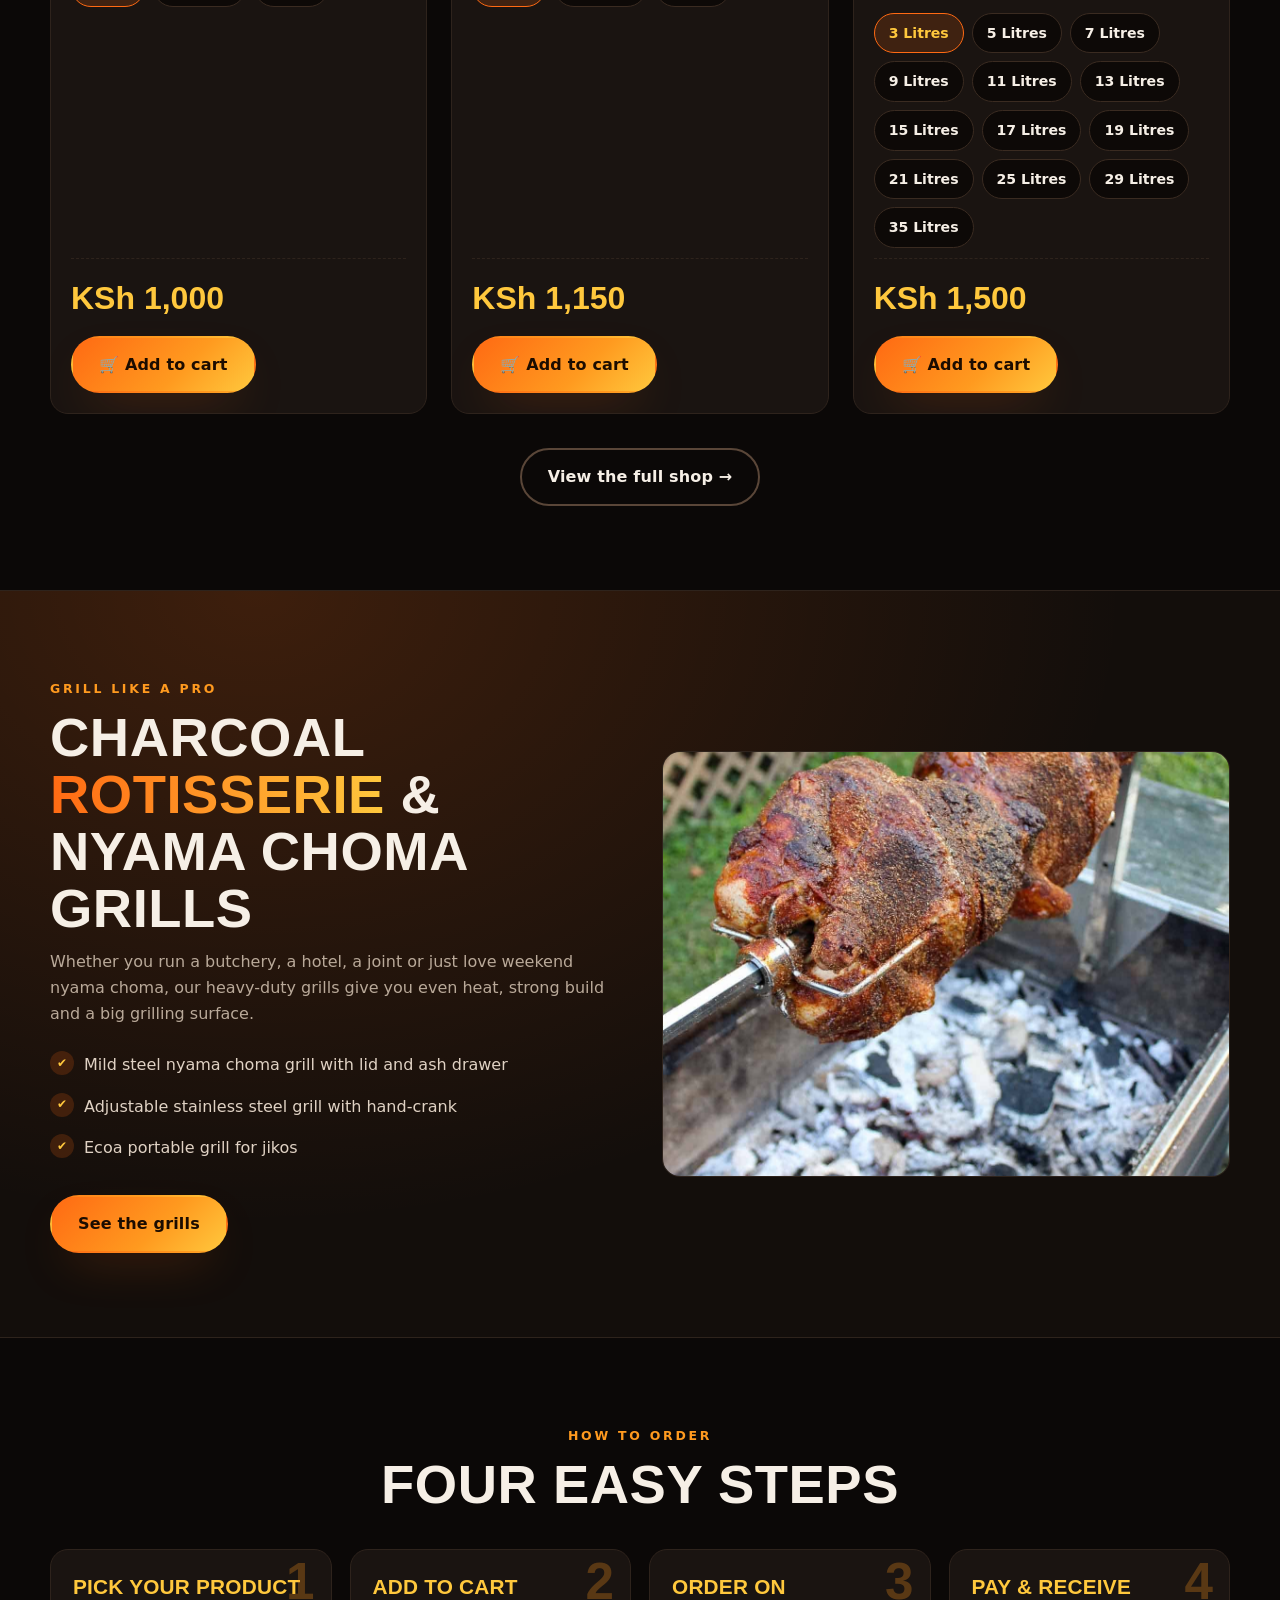
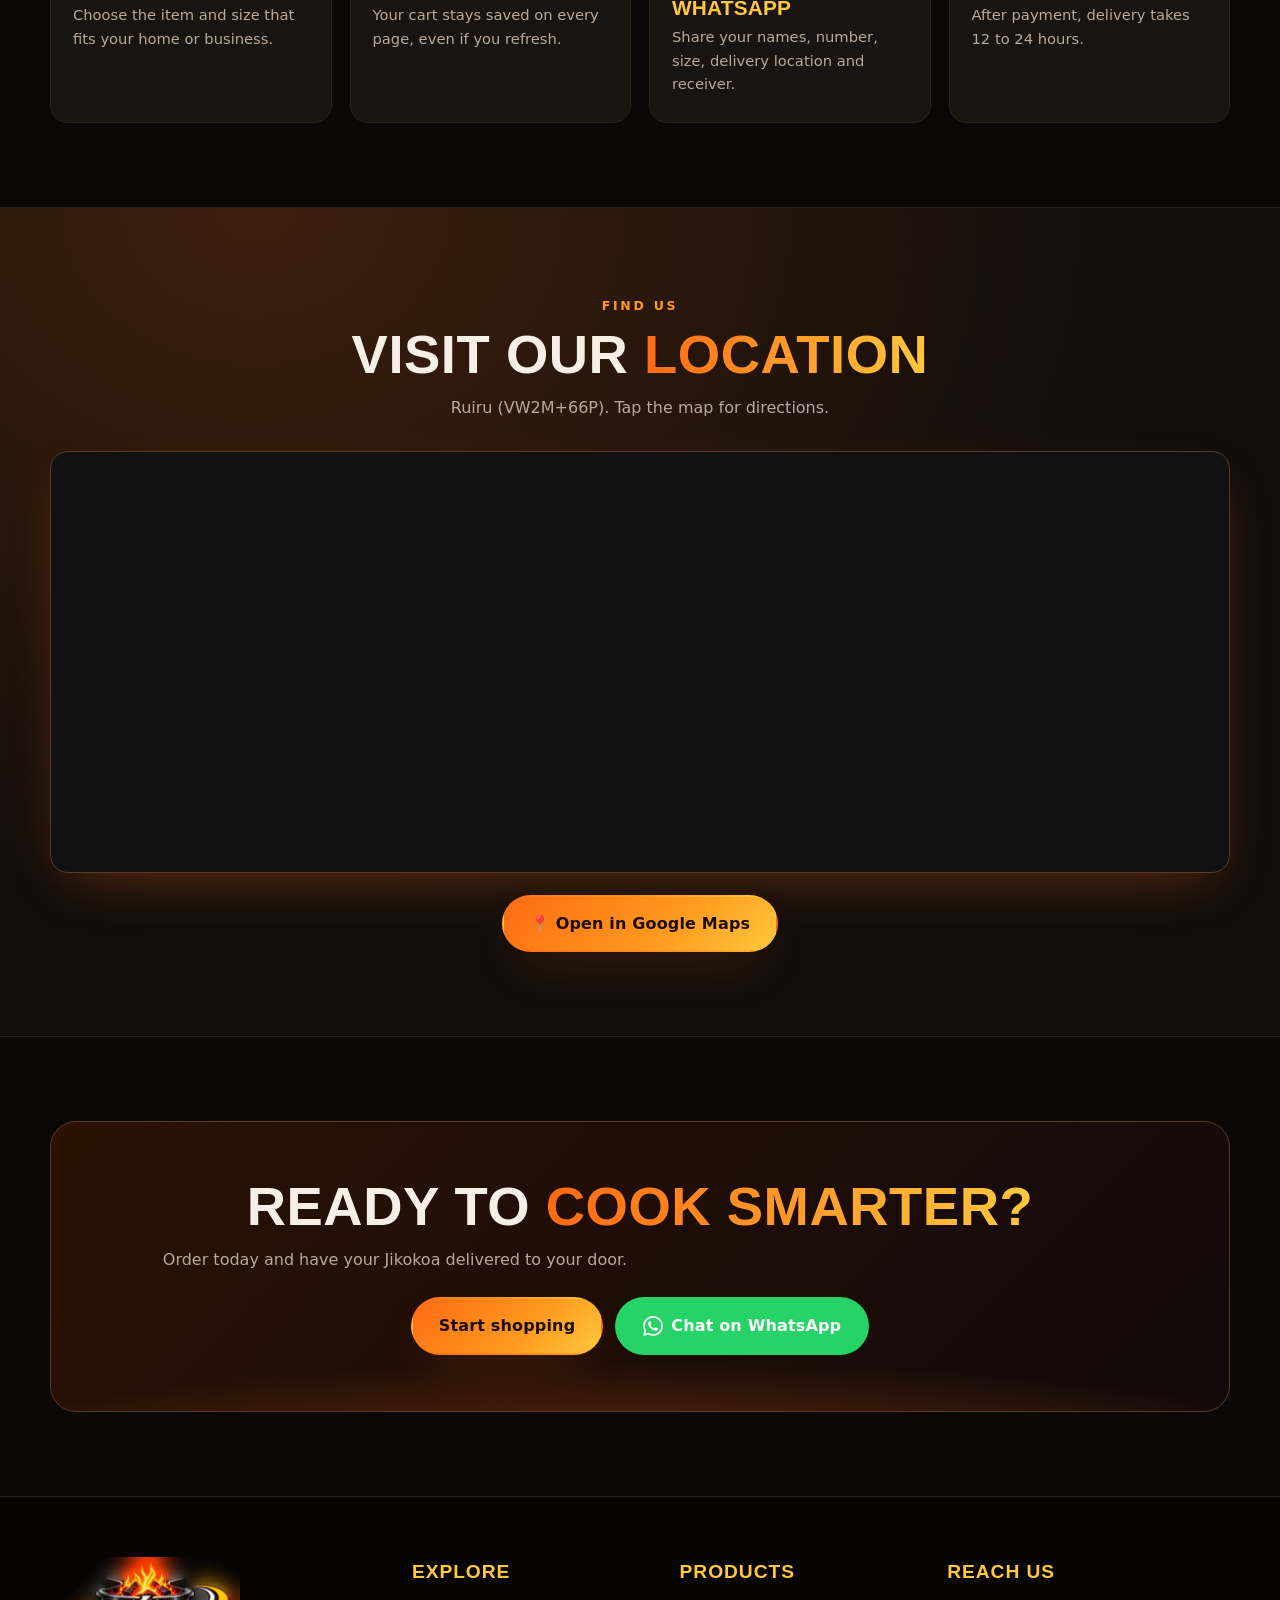
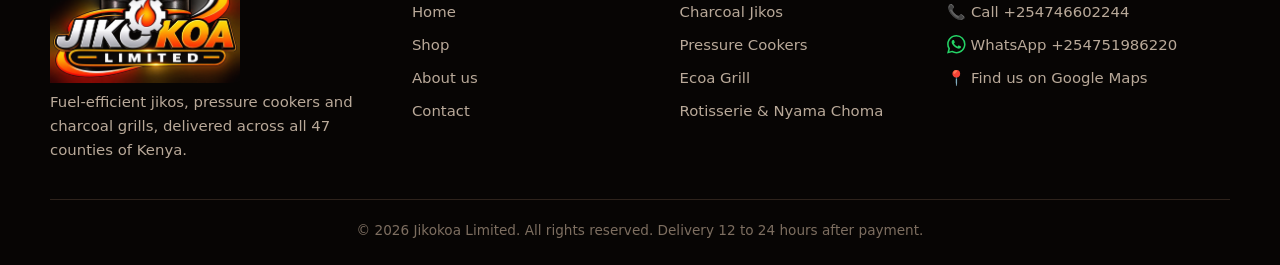
==== commit 318a367c: "Add files via upload" ====
--- a/index.html
+++ b/index.html
@@ -16,11 +16,14 @@
 <meta property="og:image:height" content="1024">
 <meta name="twitter:card" content="summary_large_image">
 <meta name="twitter:image" content="https://jikokoa.com/assets/img/logo.jpg">
+<link rel="canonical" href="https://jikokoa.com/">
+<meta name="robots" content="index,follow,max-image-preview:large">
 <link rel="icon" href="assets/img/favicon.png">
 <link rel="preconnect" href="https://fonts.googleapis.com">
 <link rel="preconnect" href="https://fonts.gstatic.com" crossorigin>
 <link href="https://fonts.googleapis.com/css2?family=Barlow+Condensed:wght@600;700;800&family=Inter:wght@400;500;600;700;800&display=swap" rel="stylesheet">
 <link rel="stylesheet" href="css/style.css">
+<script type="application/ld+json">{"@context": "https://schema.org", "@type": "LocalBusiness", "@id": "https://jikokoa.com/#business", "name": "Jikokoa Limited", "url": "https://jikokoa.com/", "logo": "https://jikokoa.com/assets/img/icon.jpg", "image": "https://jikokoa.com/assets/img/logo.jpg", "telephone": "+254746602244", "description": "Seller of fuel-efficient charcoal jikos, Ecoa and Jikokoa stoves, pressure cookers, induction cooker sets and charcoal grills in Kenya, with delivery to all 47 counties.", "address": {"@type": "PostalAddress", "addressLocality": "Ruiru", "addressRegion": "Kiambu County", "addressCountry": "KE"}, "hasMap": "https://maps.app.goo.gl/tV4WfYy22N3AazrHA", "areaServed": {"@type": "Country", "name": "Kenya"}, "priceRange": "KSh 450 - KSh 25,500", "contactPoint": [{"@type": "ContactPoint", "telephone": "+254746602244", "contactType": "customer service", "areaServed": "KE", "availableLanguage": ["English", "Swahili"]}, {"@type": "ContactPoint", "telephone": "+254751986220", "contactType": "sales", "areaServed": "KE", "availableLanguage": ["English", "Swahili"]}]}</script>
 </head>
 <body>
 <div class="progress"></div>
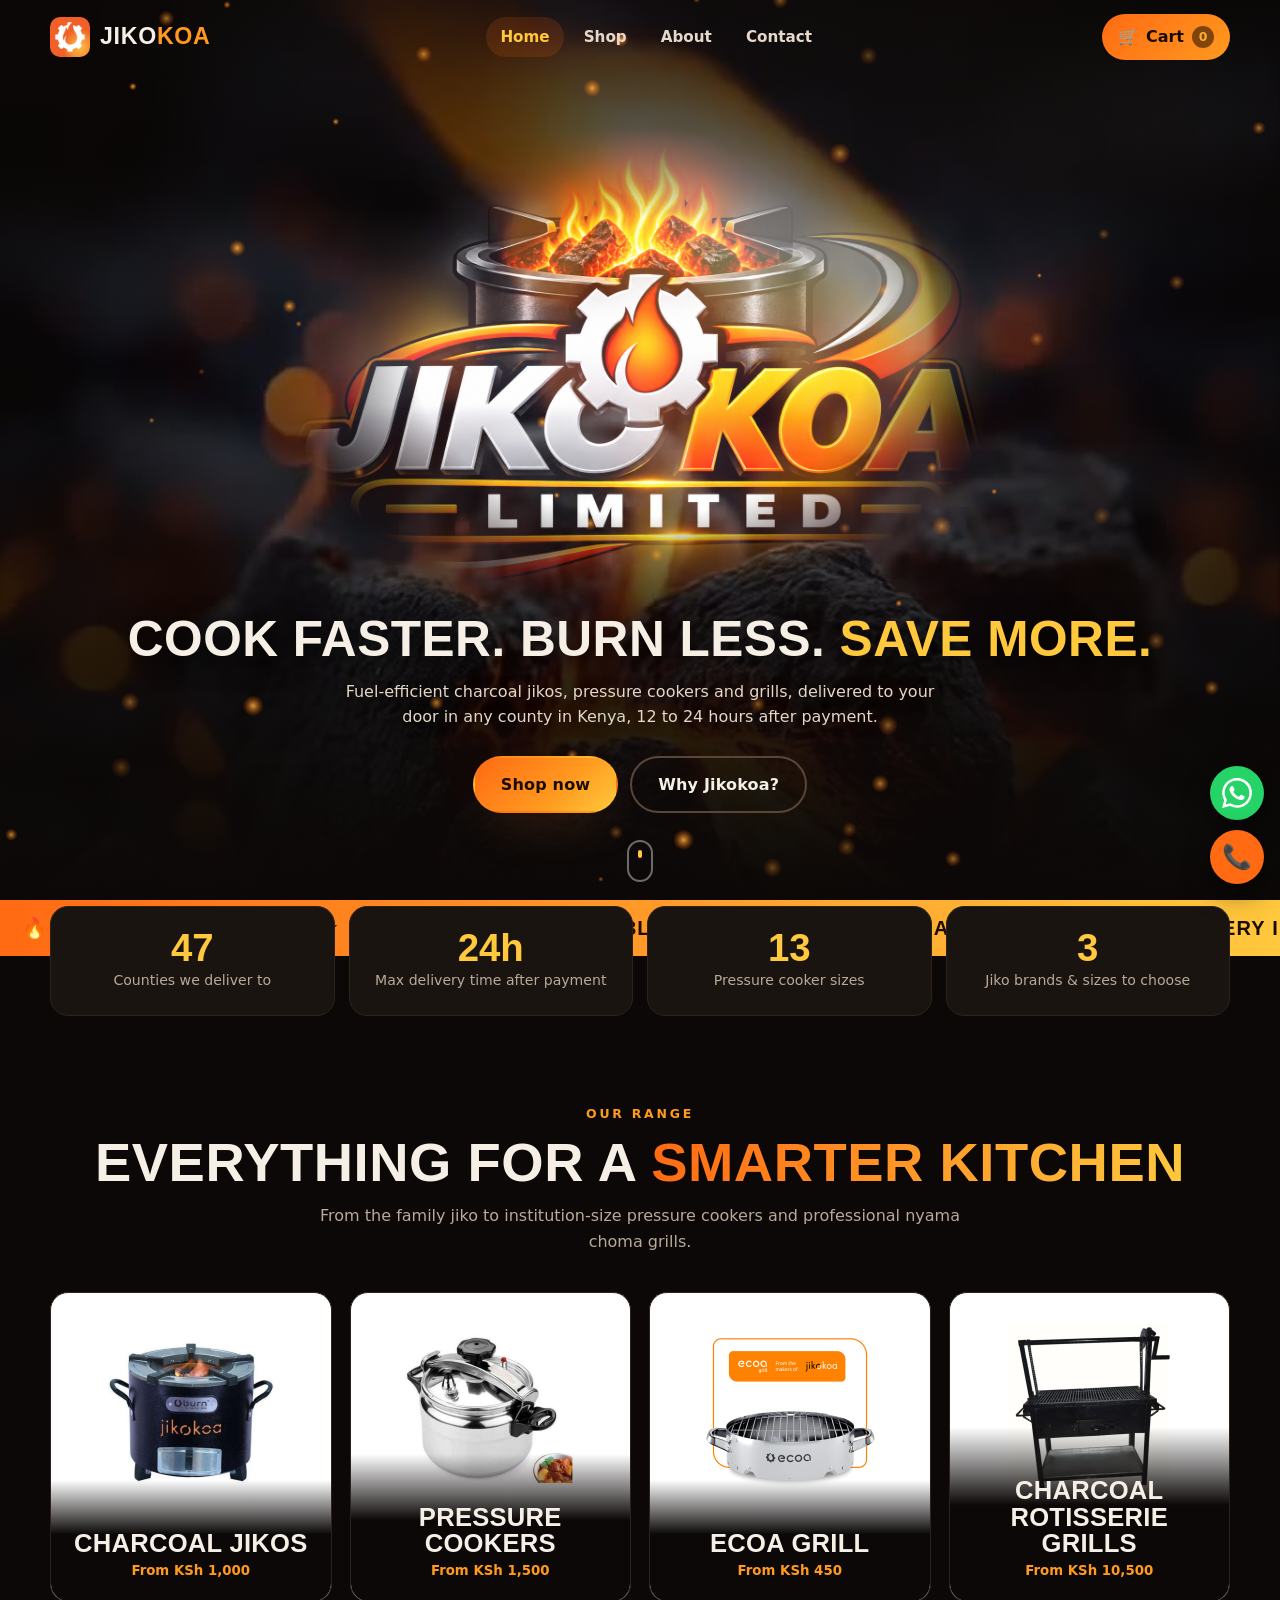
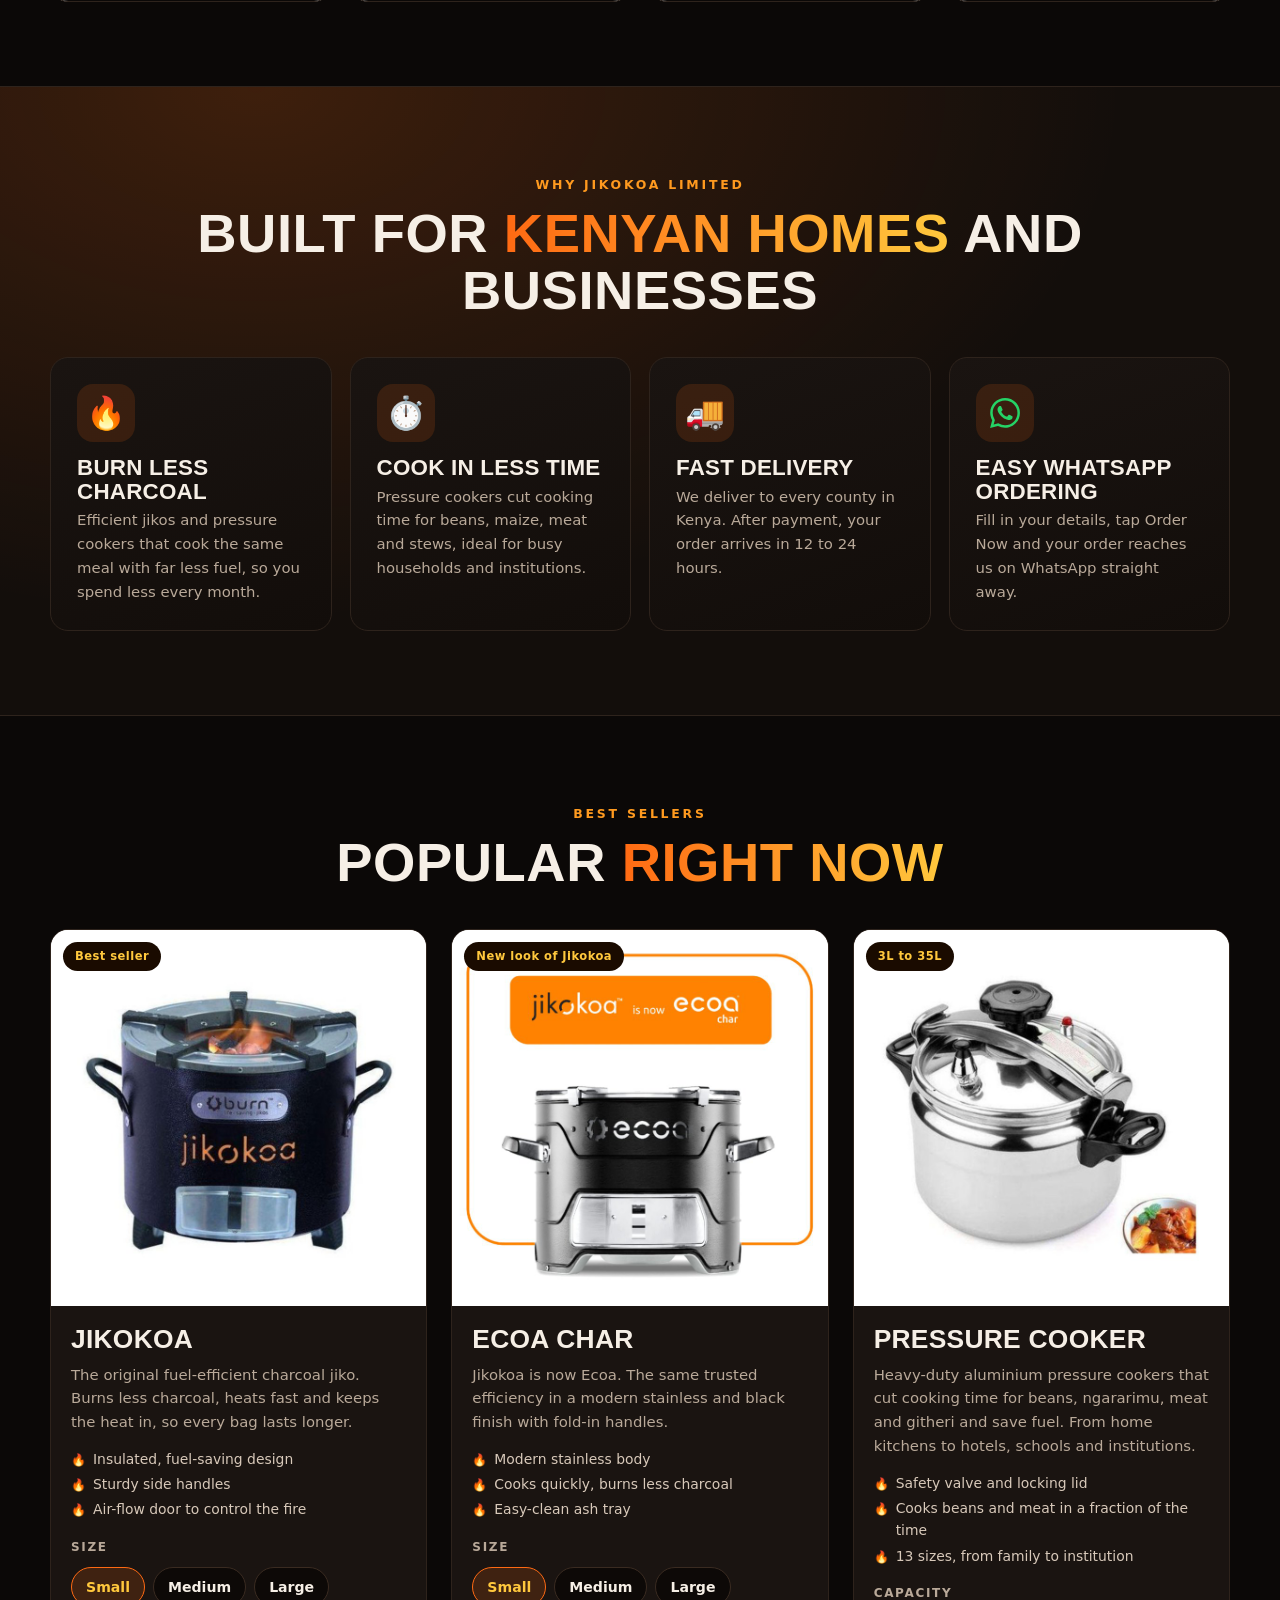
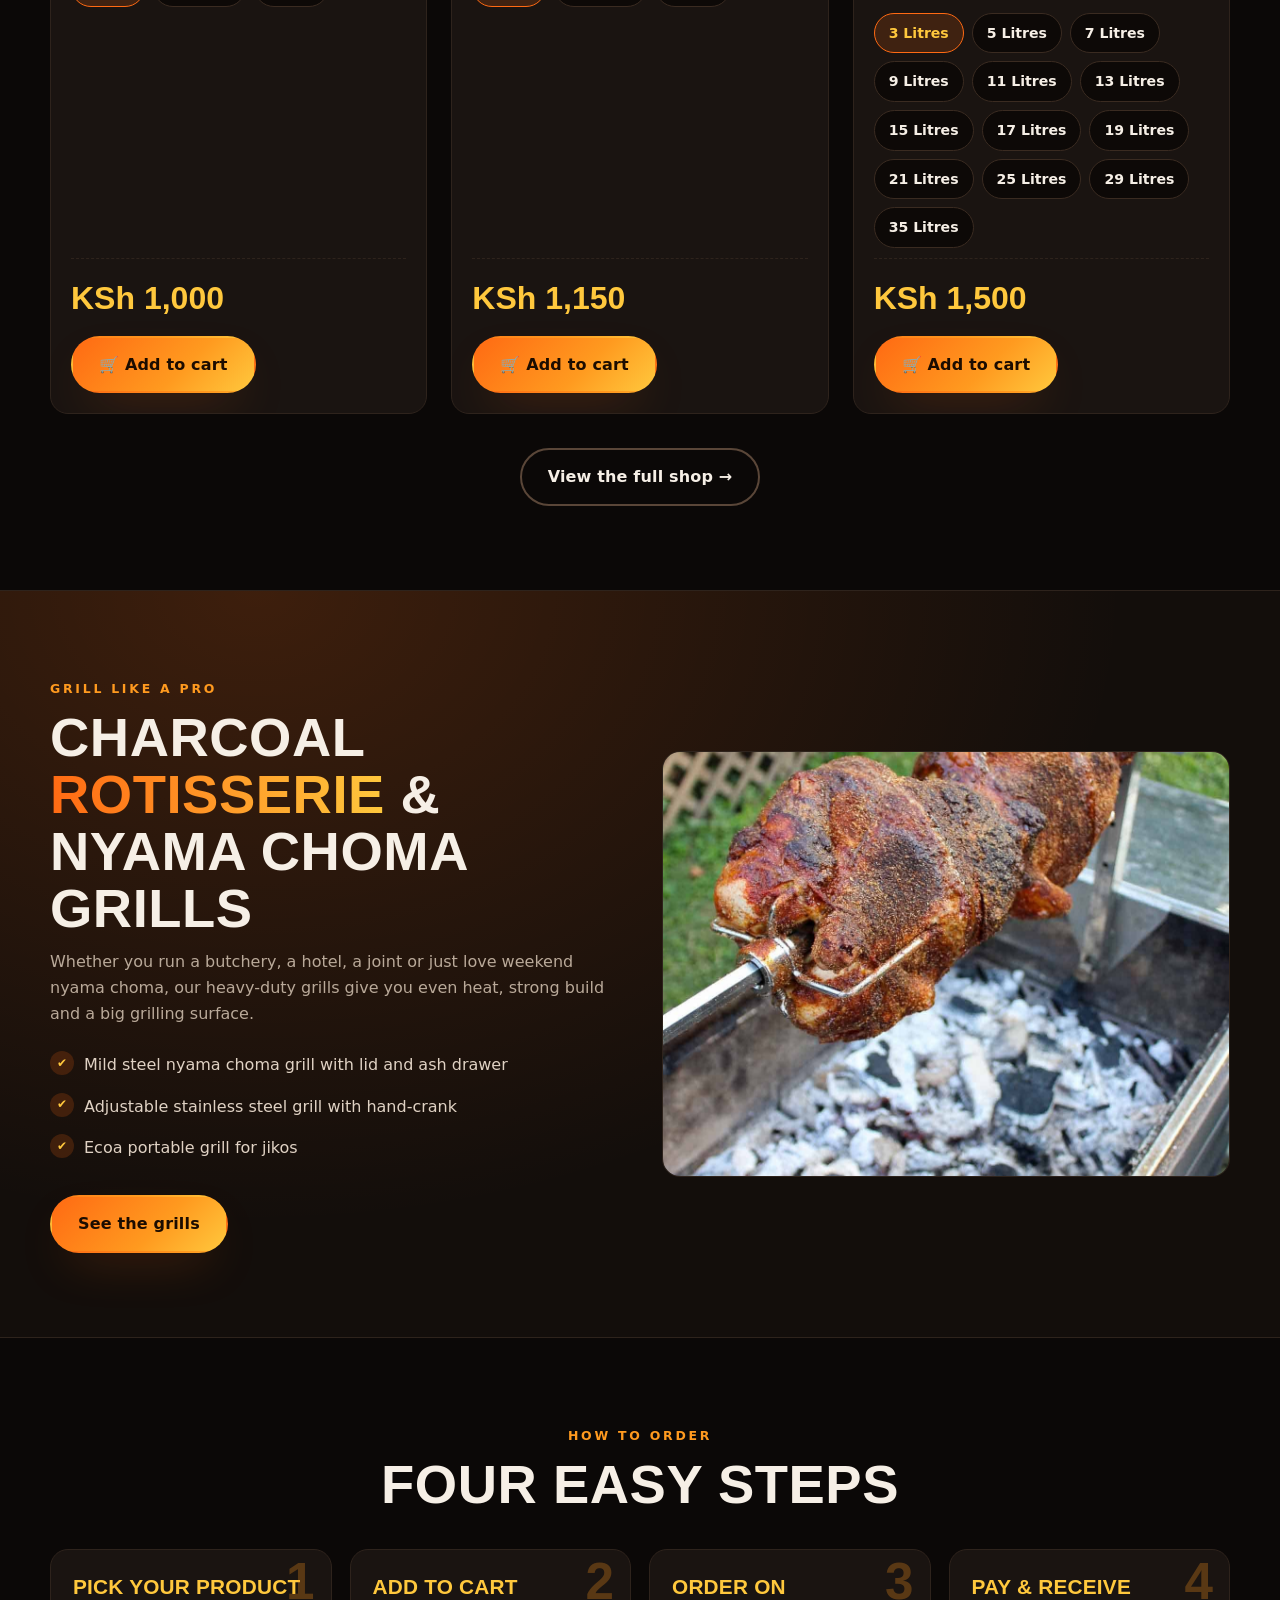
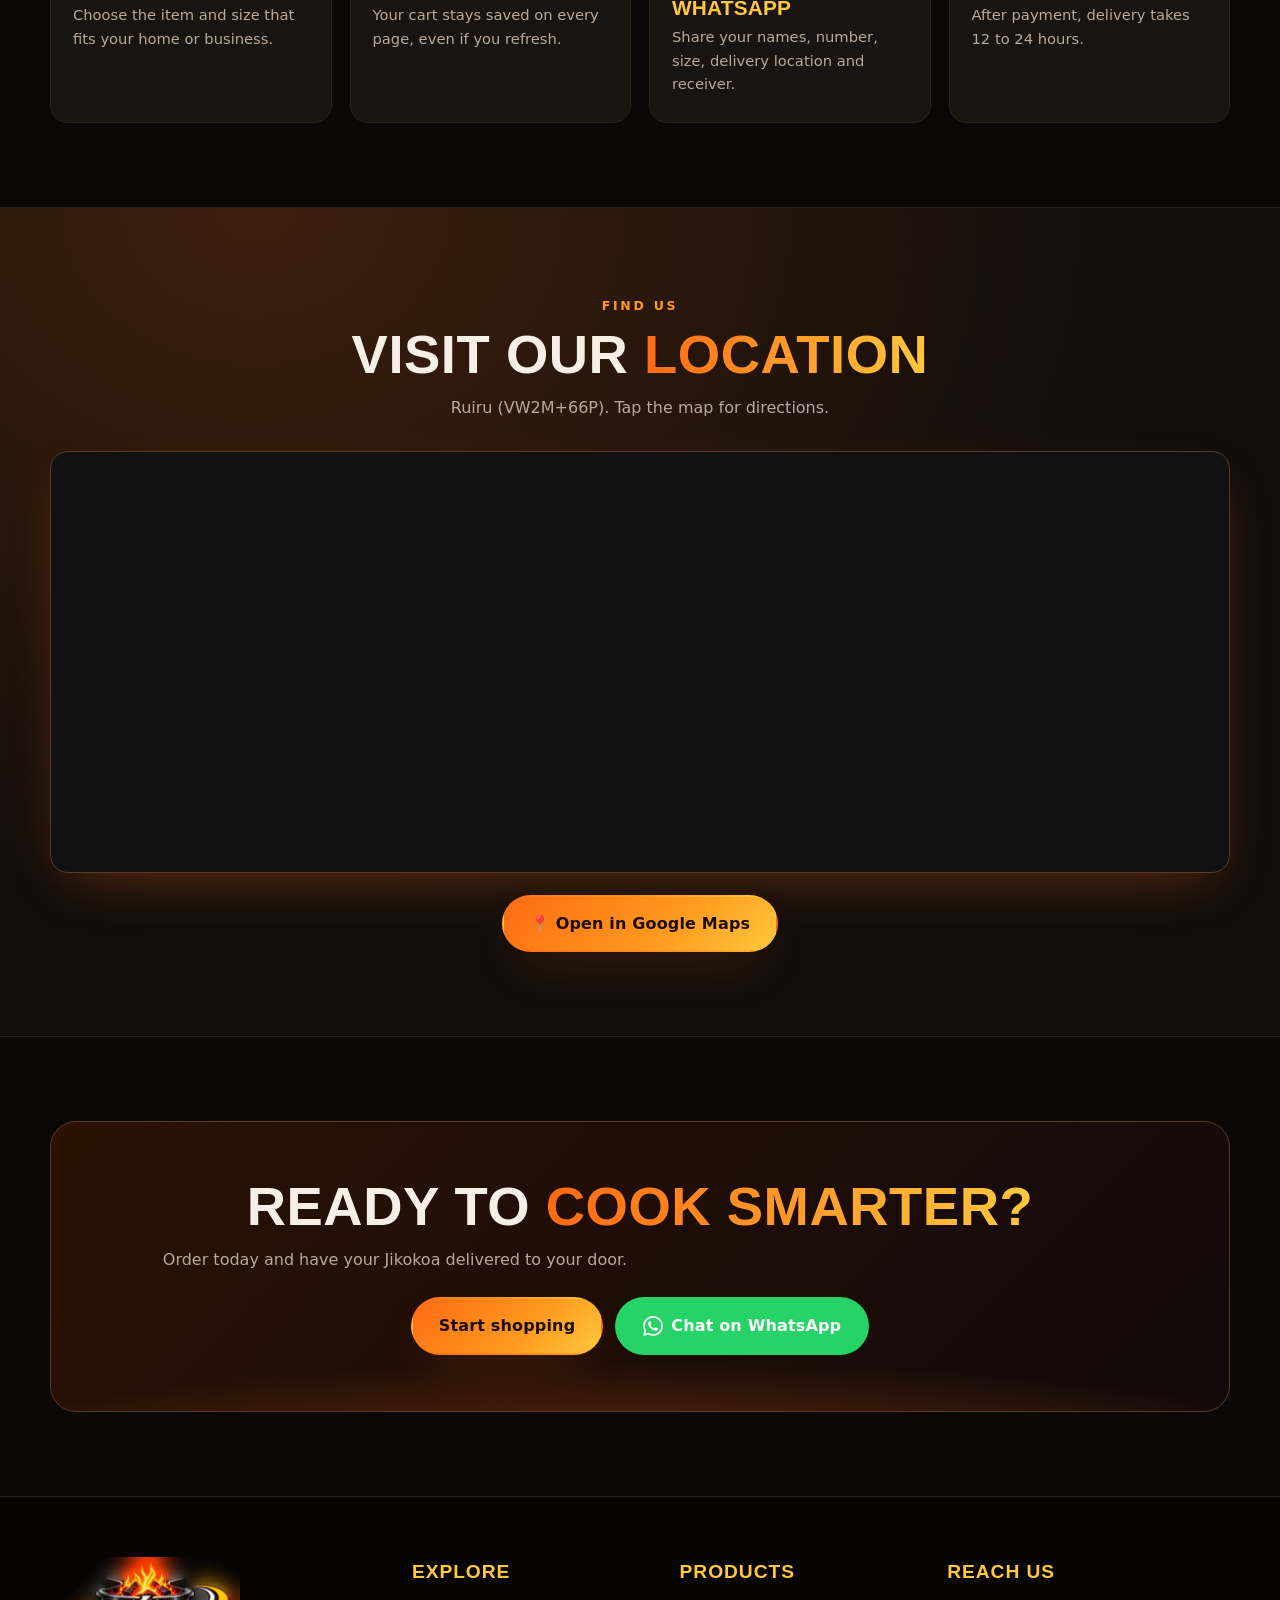
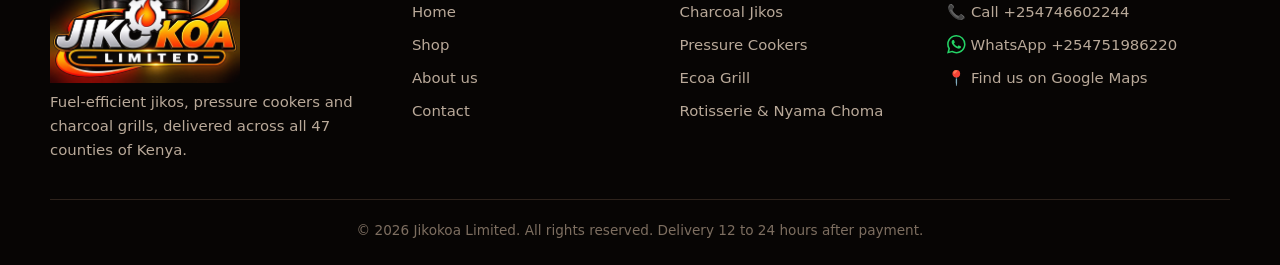
==== commit 983cfe6f: "Add files via upload" ====
--- a/index.html
+++ b/index.html
@@ -18,12 +18,16 @@
 <meta name="twitter:image" content="https://jikokoa.com/assets/img/logo.jpg">
 <link rel="canonical" href="https://jikokoa.com/">
 <meta name="robots" content="index,follow,max-image-preview:large">
-<link rel="icon" href="assets/img/favicon.png">
+<link rel="icon" href="https://jikokoa.com/favicon.ico" sizes="any">
+<link rel="icon" type="image/png" sizes="48x48" href="https://jikokoa.com/assets/img/favicon-48.png">
+<link rel="icon" type="image/png" sizes="192x192" href="https://jikokoa.com/assets/img/favicon-192.png">
+<link rel="apple-touch-icon" href="https://jikokoa.com/assets/img/apple-touch-icon.png">
+<link rel="manifest" href="https://jikokoa.com/site.webmanifest">
 <link rel="preconnect" href="https://fonts.googleapis.com">
 <link rel="preconnect" href="https://fonts.gstatic.com" crossorigin>
 <link href="https://fonts.googleapis.com/css2?family=Barlow+Condensed:wght@600;700;800&family=Inter:wght@400;500;600;700;800&display=swap" rel="stylesheet">
 <link rel="stylesheet" href="css/style.css">
-<script type="application/ld+json">{"@context": "https://schema.org", "@type": "LocalBusiness", "@id": "https://jikokoa.com/#business", "name": "Jikokoa Limited", "url": "https://jikokoa.com/", "logo": "https://jikokoa.com/assets/img/icon.jpg", "image": "https://jikokoa.com/assets/img/logo.jpg", "telephone": "+254746602244", "description": "Seller of fuel-efficient charcoal jikos, Ecoa and Jikokoa stoves, pressure cookers, induction cooker sets and charcoal grills in Kenya, with delivery to all 47 counties.", "address": {"@type": "PostalAddress", "addressLocality": "Ruiru", "addressRegion": "Kiambu County", "addressCountry": "KE"}, "hasMap": "https://maps.app.goo.gl/tV4WfYy22N3AazrHA", "areaServed": {"@type": "Country", "name": "Kenya"}, "priceRange": "KSh 450 - KSh 25,500", "contactPoint": [{"@type": "ContactPoint", "telephone": "+254746602244", "contactType": "customer service", "areaServed": "KE", "availableLanguage": ["English", "Swahili"]}, {"@type": "ContactPoint", "telephone": "+254751986220", "contactType": "sales", "areaServed": "KE", "availableLanguage": ["English", "Swahili"]}]}</script>
+<script type="application/ld+json">{"@context": "https://schema.org", "@type": "WebSite", "name": "Jikokoa Limited", "alternateName": ["Jikokoa", "Jikokoa Kenya"], "url": "https://jikokoa.com/"}</script><script type="application/ld+json">{"@context": "https://schema.org", "@type": "LocalBusiness", "@id": "https://jikokoa.com/#business", "name": "Jikokoa Limited", "url": "https://jikokoa.com/", "logo": "https://jikokoa.com/assets/img/icon.jpg", "image": "https://jikokoa.com/assets/img/logo.jpg", "telephone": "+254746602244", "description": "Seller of fuel-efficient charcoal jikos, Ecoa and Jikokoa stoves, pressure cookers, induction cooker sets and charcoal grills in Kenya, with delivery to all 47 counties.", "address": {"@type": "PostalAddress", "addressLocality": "Ruiru", "addressRegion": "Kiambu County", "addressCountry": "KE"}, "hasMap": "https://maps.app.goo.gl/tV4WfYy22N3AazrHA", "areaServed": {"@type": "Country", "name": "Kenya"}, "priceRange": "KSh 450 - KSh 25,500", "contactPoint": [{"@type": "ContactPoint", "telephone": "+254746602244", "contactType": "customer service", "areaServed": "KE", "availableLanguage": ["English", "Swahili"]}, {"@type": "ContactPoint", "telephone": "+254751986220", "contactType": "sales", "areaServed": "KE", "availableLanguage": ["English", "Swahili"]}]}</script>
 </head>
 <body>
 <div class="progress"></div>
@@ -167,6 +171,7 @@
 <script>document.getElementById("yr").textContent=new Date().getFullYear();</script>
 <script src="js/products.js"></script>
 <script src="js/main.js"></script>
+<script src="js/orders.js"></script>
 
 <script>
   var feat = ["jikokoa","ecoa","pressure-cooker"].map(function(id){return JK_PRODUCTS.filter(function(p){return p.id===id})[0]});
--- a/css/style.css
+++ b/css/style.css
@@ -289,3 +289,12 @@
 .cdlg p{color:var(--mut);margin-bottom:18px}
 .cdlg .two{display:grid;grid-template-columns:1fr 1fr;gap:10px}
 .btn-danger{background:#e5483a;color:#fff}
+
+.sr{position:absolute;width:1px;height:1px;overflow:hidden;clip:rect(0 0 0 0)}
+.ptable{margin:30px auto 0;max-width:860px;background:var(--panel);border:1px solid var(--line);border-radius:var(--r);overflow:hidden}
+.ptable table{width:100%;border-collapse:collapse}
+.ptable th,.ptable td{padding:14px 18px;text-align:left;border-bottom:1px solid var(--line);font-size:.93rem;vertical-align:top}
+.ptable tr:last-child th,.ptable tr:last-child td{border-bottom:0}
+.ptable th{font-family:var(--head);text-transform:uppercase;font-size:1.2rem;color:var(--gold);width:34%}
+.ptable td{color:#e0d2c4}
+@media(max-width:600px){.ptable th,.ptable td{display:block;width:auto}.ptable th{padding-bottom:2px;border:0}.ptable td{padding-top:0}}
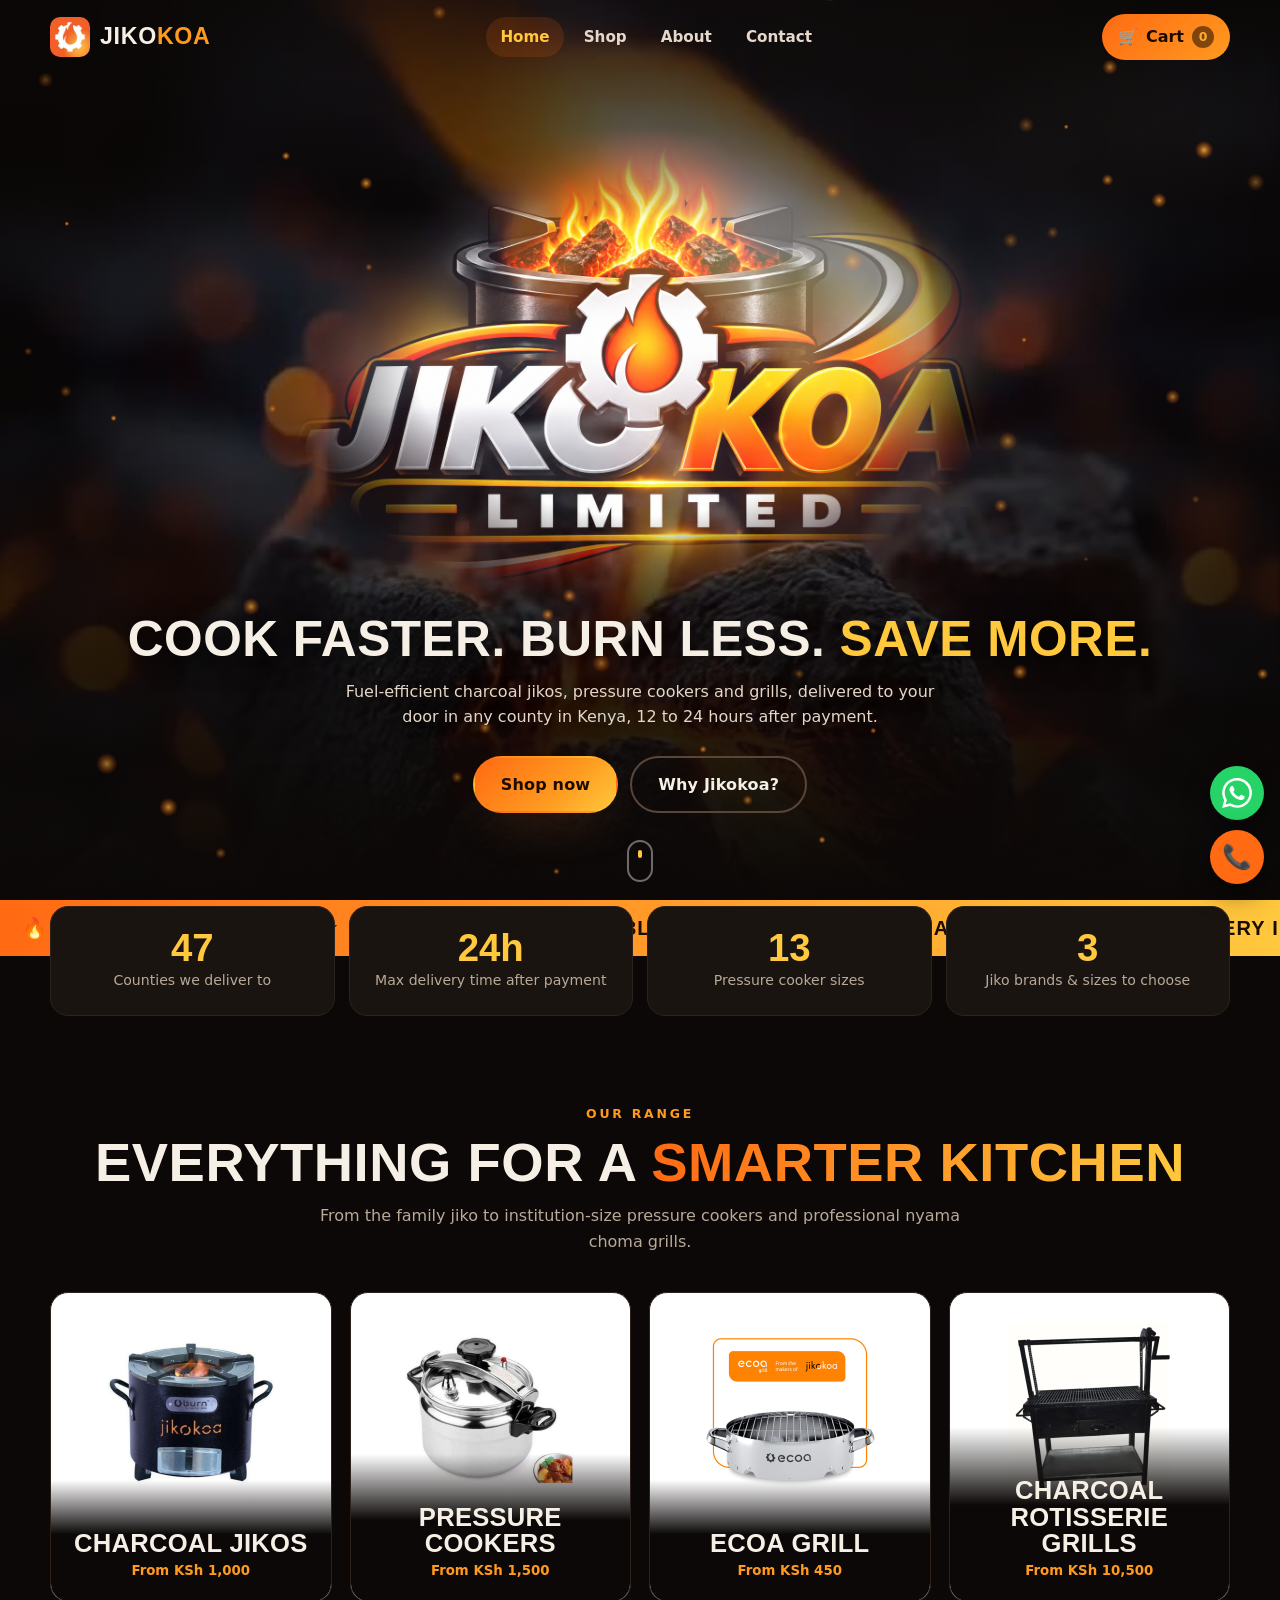
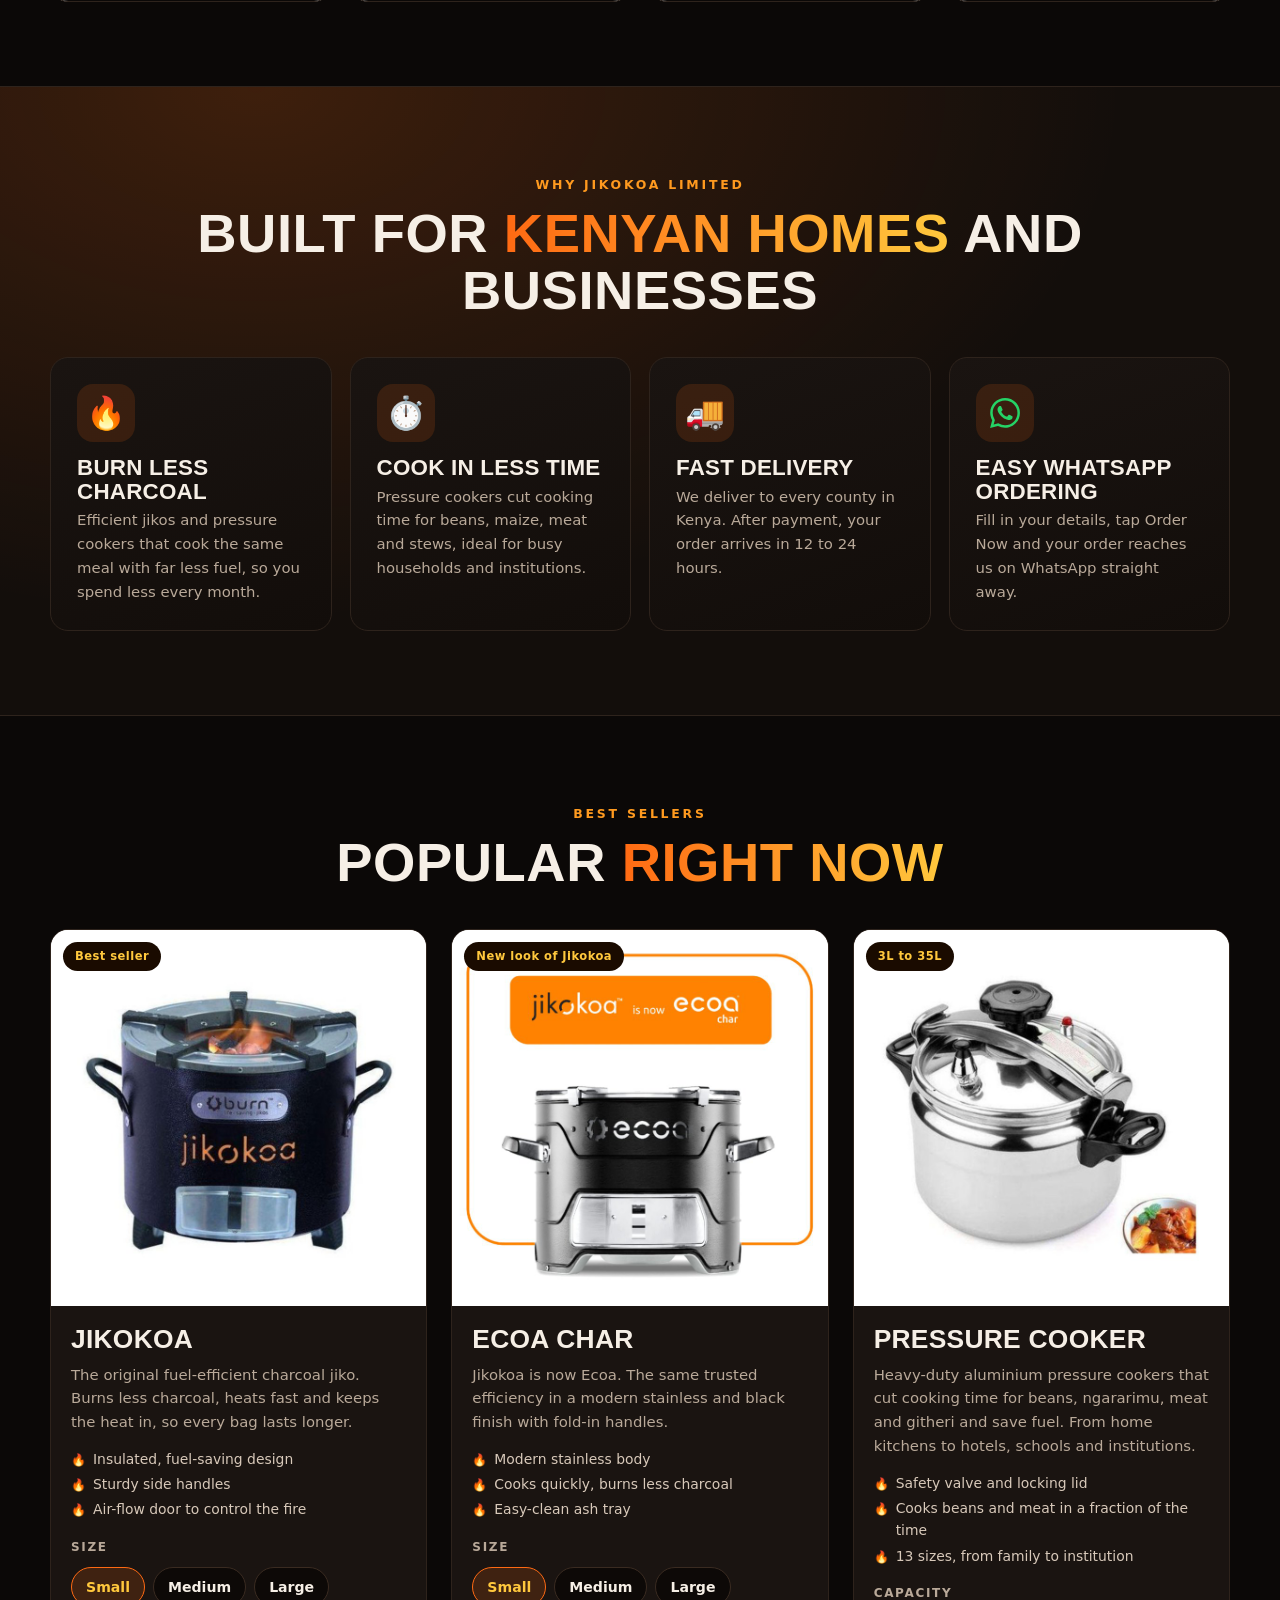
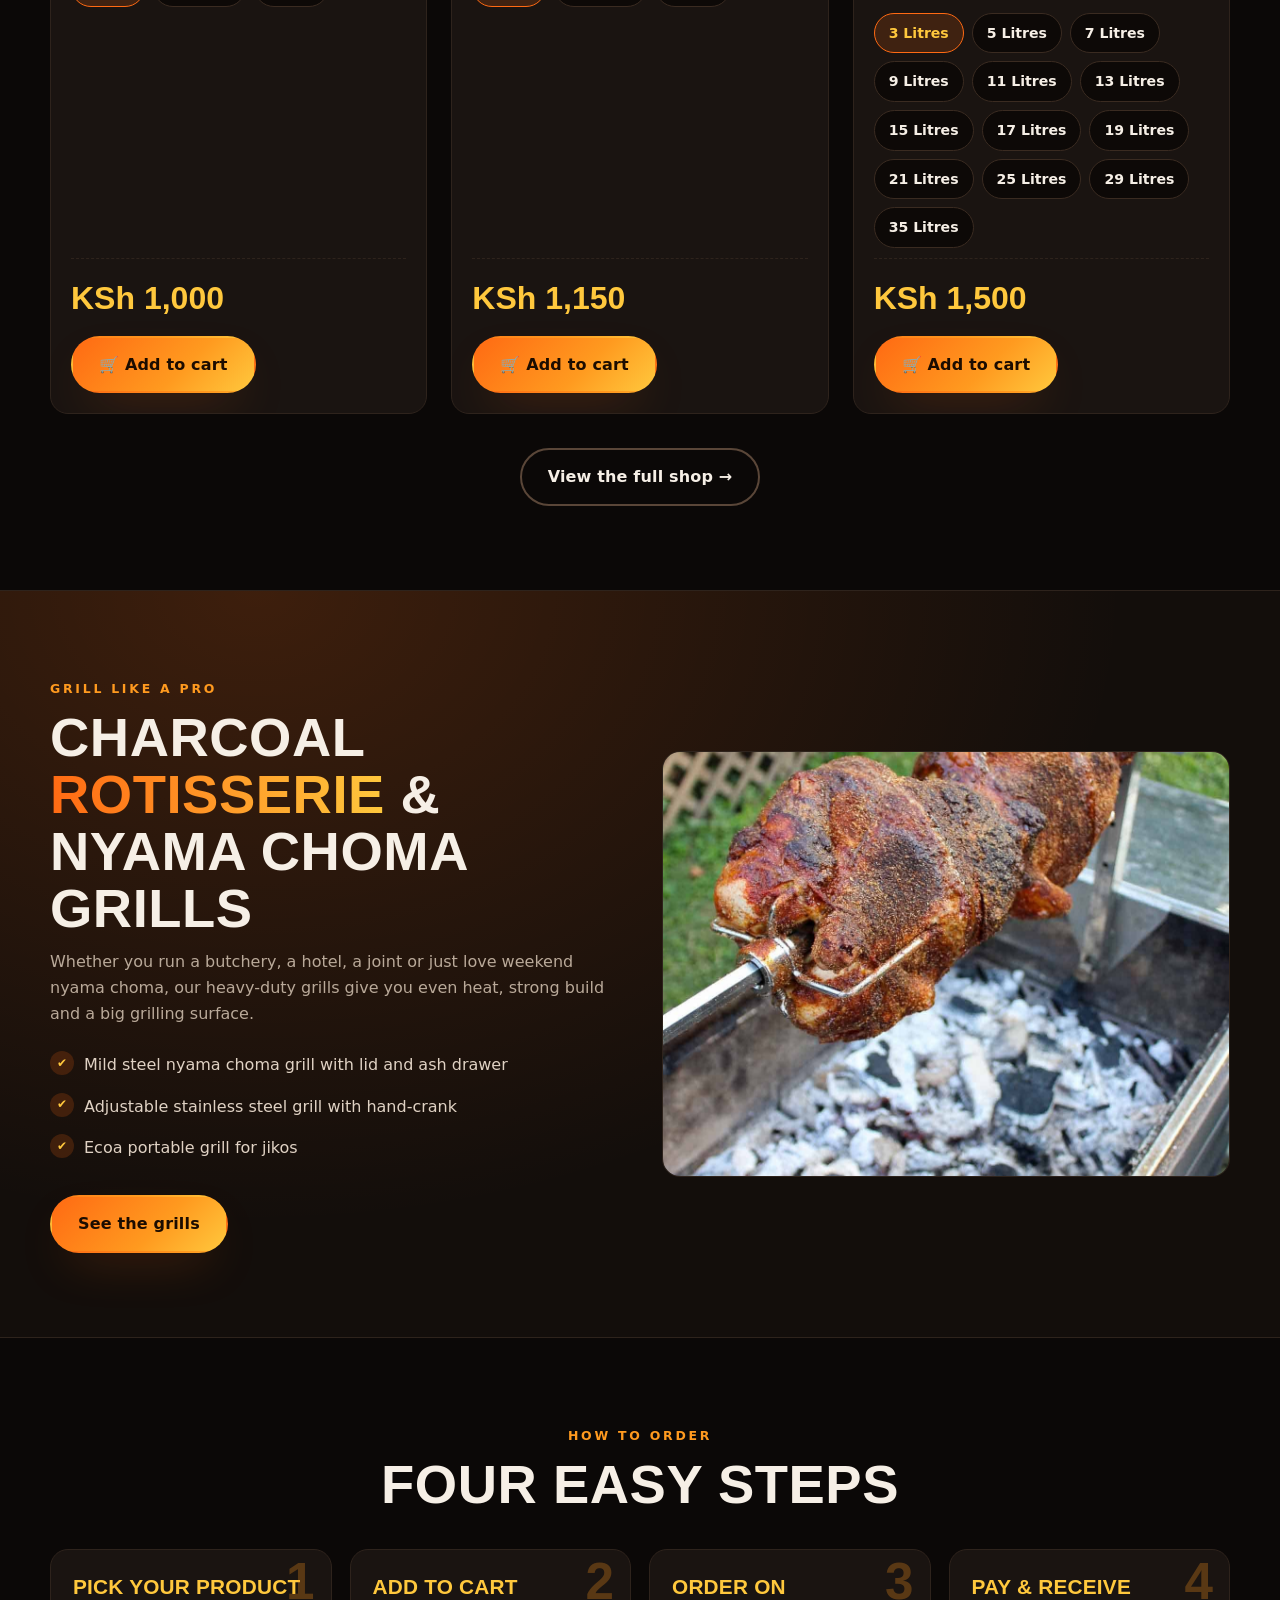
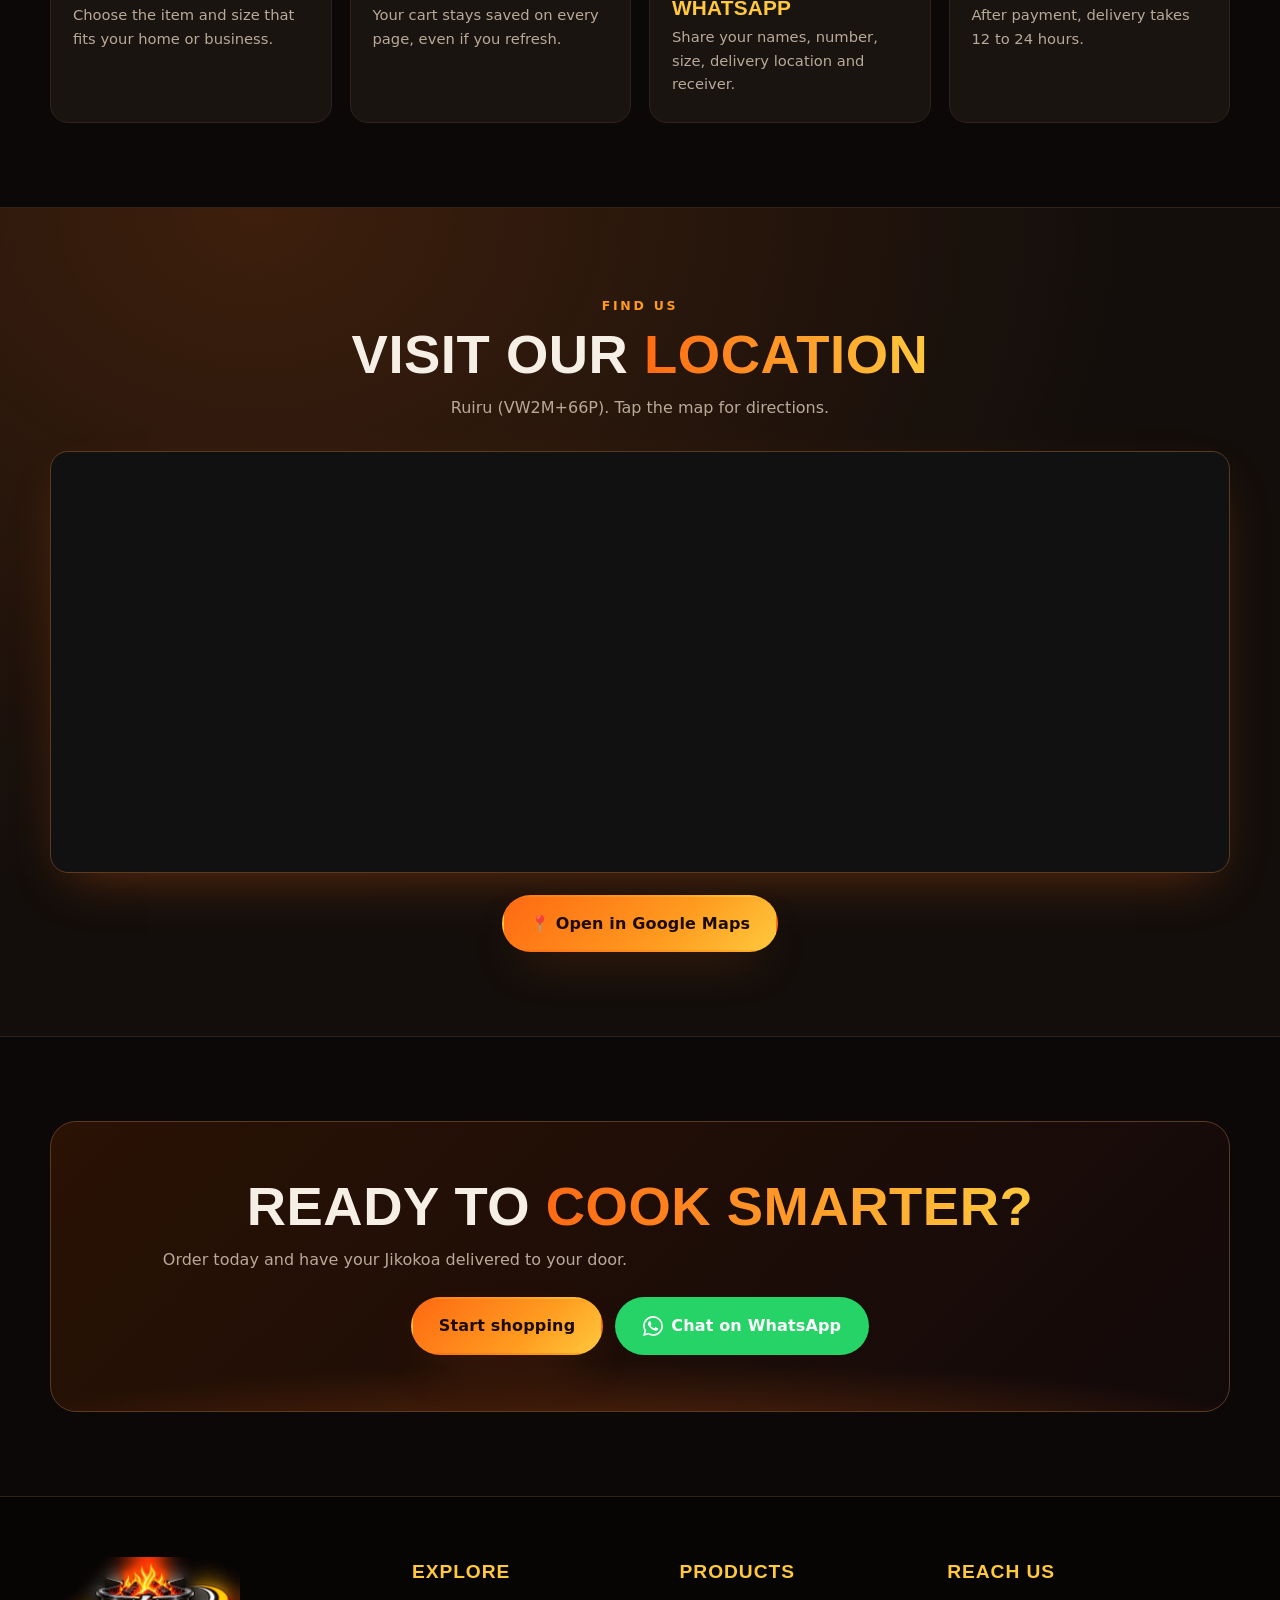
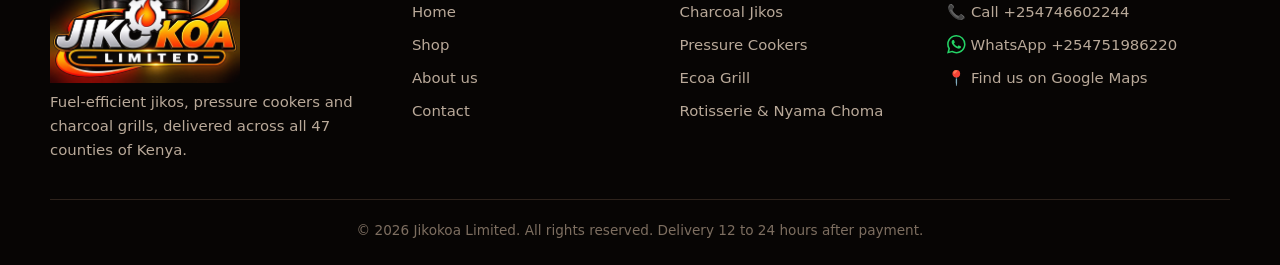
==== commit 777107c1: "Add files via upload" ====
--- a/index.html
+++ b/index.html
@@ -26,7 +26,7 @@
 <link rel="preconnect" href="https://fonts.googleapis.com">
 <link rel="preconnect" href="https://fonts.gstatic.com" crossorigin>
 <link href="https://fonts.googleapis.com/css2?family=Barlow+Condensed:wght@600;700;800&family=Inter:wght@400;500;600;700;800&display=swap" rel="stylesheet">
-<link rel="stylesheet" href="css/style.css">
+<link rel="stylesheet" href="css/style.css?v=3">
 <script type="application/ld+json">{"@context": "https://schema.org", "@type": "WebSite", "name": "Jikokoa Limited", "alternateName": ["Jikokoa", "Jikokoa Kenya"], "url": "https://jikokoa.com/"}</script><script type="application/ld+json">{"@context": "https://schema.org", "@type": "LocalBusiness", "@id": "https://jikokoa.com/#business", "name": "Jikokoa Limited", "url": "https://jikokoa.com/", "logo": "https://jikokoa.com/assets/img/icon.jpg", "image": "https://jikokoa.com/assets/img/logo.jpg", "telephone": "+254746602244", "description": "Seller of fuel-efficient charcoal jikos, Ecoa and Jikokoa stoves, pressure cookers, induction cooker sets and charcoal grills in Kenya, with delivery to all 47 counties.", "address": {"@type": "PostalAddress", "addressLocality": "Ruiru", "addressRegion": "Kiambu County", "addressCountry": "KE"}, "hasMap": "https://maps.app.goo.gl/tV4WfYy22N3AazrHA", "areaServed": {"@type": "Country", "name": "Kenya"}, "priceRange": "KSh 450 - KSh 25,500", "contactPoint": [{"@type": "ContactPoint", "telephone": "+254746602244", "contactType": "customer service", "areaServed": "KE", "availableLanguage": ["English", "Swahili"]}, {"@type": "ContactPoint", "telephone": "+254751986220", "contactType": "sales", "areaServed": "KE", "availableLanguage": ["English", "Swahili"]}]}</script>
 </head>
 <body>
@@ -169,9 +169,9 @@
   <a class="call no-load" href="tel:+254746602244" aria-label="Call us">📞</a>
 </div>
 <script>document.getElementById("yr").textContent=new Date().getFullYear();</script>
-<script src="js/products.js"></script>
-<script src="js/main.js"></script>
-<script src="js/orders.js"></script>
+<script src="js/products.js?v=3"></script>
+<script src="js/main.js?v=3"></script>
+<script src="js/orders.js?v=3"></script>
 
 <script>
   var feat = ["jikokoa","ecoa","pressure-cooker"].map(function(id){return JK_PRODUCTS.filter(function(p){return p.id===id})[0]});
--- a/css/style.css
+++ b/css/style.css
@@ -298,3 +298,12 @@
 .ptable th{font-family:var(--head);text-transform:uppercase;font-size:1.2rem;color:var(--gold);width:34%}
 .ptable td{color:#e0d2c4}
 @media(max-width:600px){.ptable th,.ptable td{display:block;width:auto}.ptable th{padding-bottom:2px;border:0}.ptable td{padding-top:0}}
+
+/* order popups */
+.order-pop{position:fixed;left:14px;bottom:18px;z-index:80;display:flex;align-items:center;gap:12px;max-width:min(330px,calc(100vw - 100px));background:#1a110d;border:1px solid #5b3a22;border-left:4px solid var(--ember);border-radius:16px;padding:12px 38px 12px 12px;box-shadow:0 14px 36px rgba(0,0,0,.55);opacity:0;transform:translateX(-24px) scale(.96);visibility:hidden;transition:opacity .45s,transform .45s,visibility .45s;pointer-events:none}
+.order-pop.show{opacity:1;transform:none;visibility:visible;pointer-events:auto}
+.op-av{flex:none;width:42px;height:42px;border-radius:50%;background:linear-gradient(135deg,var(--ember),var(--gold));color:#1a0b00;display:grid;place-items:center;font-family:var(--head);font-weight:800;font-size:1.4rem}
+.op-txt{display:flex;flex-direction:column;line-height:1.25;min-width:0}
+.op-txt b{font-size:.74rem;letter-spacing:.08em;color:var(--gold)}
+.op-txt span{font-weight:700;font-size:1rem;overflow:hidden;text-overflow:ellipsis;white-space:nowrap}
+.op-x{position:absolute;top:6px;right:8px;background:none;border:0;color:var(--mut);font-size:1.2rem;cursor:pointer;line-height:1}
